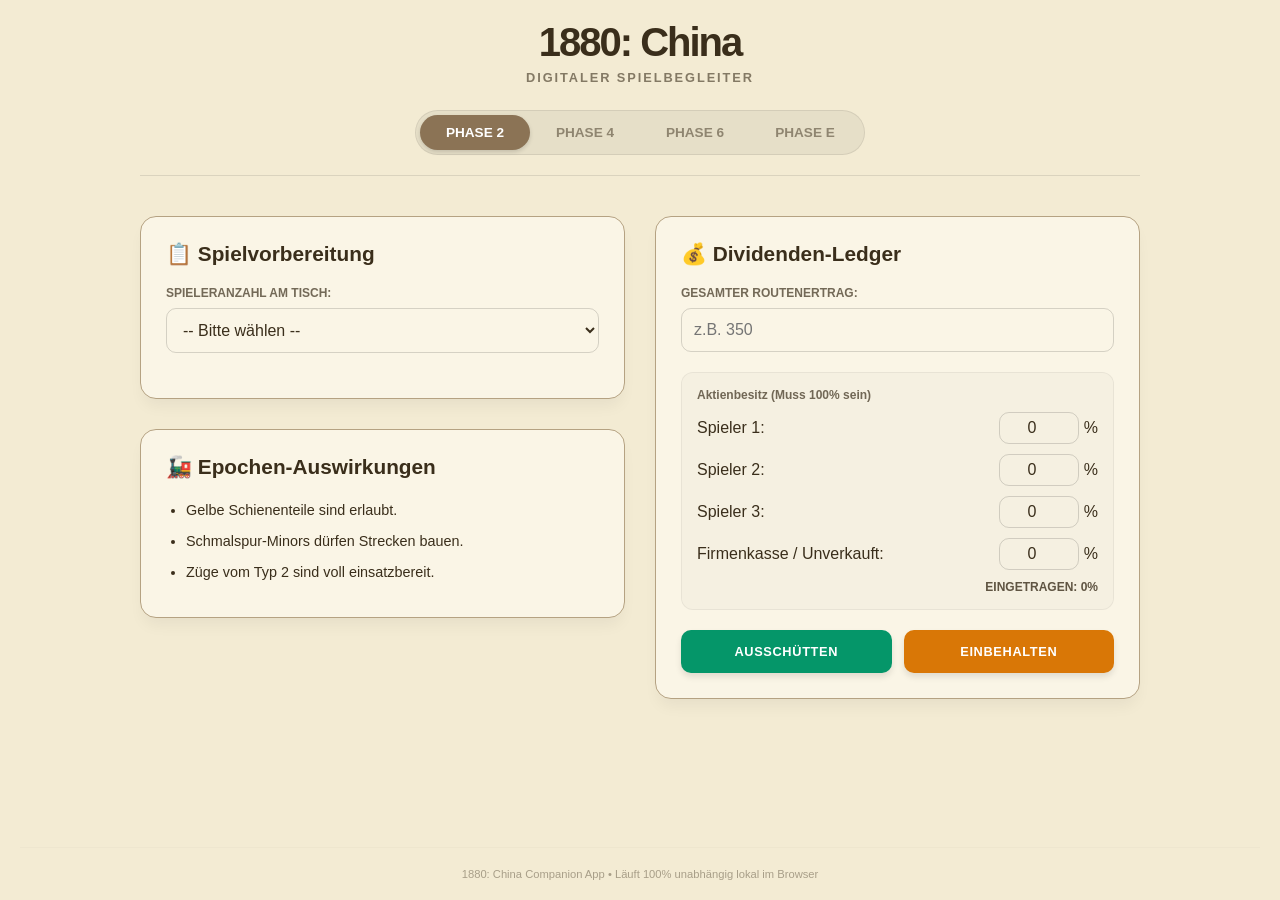
==== index.html @ aa4af979 "Update index.html" ====
<!DOCTYPE html>
<html lang="de">
<head>
    <meta charset="UTF-8">
    <meta name="viewport" content="width=device-width, initial-scale=1.0">
    <title>1880: China – Bahn-Begleiter</title>
    <style>
        /* --- DESIGN-BASIS & ANIMATIONEN --- */
        * { box-sizing: border-box; transition: background-color 0.8s ease, color 0.4s ease, border-color 0.4s ease; }
        body {
            margin: 0;
            padding: 20px;
            font-family: -apple-system, BlinkMacSystemFont, "Segoe UI", Roboto, sans-serif;
            min-height: 100vh;
            display: flex;
            flex-direction: column;
            align-items: center;
        }

        /* --- THEMES (FARBEN & SCHRIFTEN) --- */
        /* Phase 2: Qing-Dynastie (Warmes Pergament) */
        body[data-theme="2"] { background-color: #f3ebd3; color: #3a2e1b; }
        body[data-theme="2"] .card { background: #faf5e6; border: 1px solid #b5a282; }
        body[data-theme="2"] .active-slider { background: #8b7355; left: 4px; }
        body[data-theme="2"] button.phase-btn[data-active="true"] { color: #ffffff; }
        body[data-theme="2"] .badge, body[data-theme="2"] .results-box { background: #e9dec0; }

        /* Phase 4 & 6: Industrialisierung (Klares Grau/Grün) */
        body[data-theme="4"], body[data-theme="6"] { background-color: #e2e8f0; color: #1e293b; }
        body[data-theme="4"] .card, body[data-theme="6"] .card { background: #ffffff; border: 1px solid #cbd5e1; }
        body[data-theme="4"] .active-slider { background: #059669; left: calc(25% + 2px); }
        body[data-theme="6"] .active-slider { background: #059669; left: calc(50% + 1px); }
        body[data-theme="4"] button.phase-btn[data-active="true"], body[data-theme="6"] button.phase-btn[data-active="true"] { color: #ffffff; }
        body[data-theme="4"] .badge, body[data-theme="4"] .results-box, body[data-theme="6"] .badge, body[data-theme="6"] .results-box { background: #f1f5f9; }

        /* Phase E: Moderne (Edler Dark Mode) */
        body[data-theme="E"] { background-color: #0f172a; color: #f8fafc; }
        body[data-theme="E"] .card { background: #1e293b; border: 1px solid #334155; }
        body[data-theme="E"] .active-slider { background: #3b82f6; left: calc(75% - 4px); }
        body[data-theme="E"] button.phase-btn[data-active="true"] { color: #ffffff; }
        body[data-theme="E"] .badge, body[data-theme="E"] .results-box { background: #334155; }

        /* --- LAYOUT & STRUKTUR --- */
        .wrapper { width: 100%; max-width: 1000px; flex-grow: 1; }
        header { text-align: center; margin-bottom: 40px; border-bottom: 1px solid rgba(0,0,0,0.1); padding-bottom: 20px; }
        body[data-theme="E"] header { border-bottom: 1px solid rgba(255,255,255,0.1); }
        h1 { margin: 0 0 5px 0; font-size: 2.5rem; font-weight: 800; letter-spacing: -0.05em; }
        .subtitle { font-size: 0.8rem; text-transform: uppercase; letter-spacing: 0.15em; font-weight: 700; opacity: 0.6; }

        /* Animierte Phasen-Navi */
        .nav-container {
            display: inline-flex;
            position: relative;
            background: rgba(0,0,0,0.05);
            padding: 4px;
            border-radius: 9999px;
            margin-top: 25px;
            border: 1px solid rgba(0,0,0,0.08);
        }
        body[data-theme="E"] .nav-container { background: rgba(255,255,255,0.05); border: 1px solid rgba(255,255,255,0.08); }
        .phase-btn {
            position: relative;
            background: transparent;
            border: none;
            padding: 10px 24px;
            font-size: 0.85rem;
            font-weight: 700;
            text-transform: uppercase;
            cursor: pointer;
            z-index: 10;
            color: inherit;
            opacity: 0.5;
            width: 110px;
        }
        .phase-btn[data-active="true"] { opacity: 1; }
        .active-slider {
            position: absolute;
            top: 4px;
            bottom: 4px;
            width: 110px;
            border-radius: 9999px;
            transition: left 0.4s cubic-bezier(0.4, 0, 0.2, 1), background-color 0.4s ease;
            box-shadow: 0 2px 4px rgba(0,0,0,0.15);
        }

        /* Dashboard Spalten */
        .grid { display: grid; grid-template-columns: 1fr; gap: 30px; }
        @media (min-width: 768px) { .grid { grid-template-columns: 1fr 1fr; } }

        .card { padding: 25px; border-radius: 16px; box-shadow: 0 10px 15px -3px rgba(0,0,0,0.05); }
        .card h2 { margin-top: 0; font-size: 1.3rem; font-weight: 700; margin-bottom: 20px; display: flex; align-items: center; gap: 10px; }

        /* Formular-Elemente */
        .form-group { margin-bottom: 20px; }
        .form-group label { display: block; font-size: 0.75rem; text-transform: uppercase; font-weight: 700; margin-bottom: 8px; opacity: 0.7; }
        select, input {
            width: 100%;
            padding: 12px;
            border-radius: 10px;
            border: 1px solid rgba(0,0,0,0.15);
            background: transparent;
            color: inherit;
            font-size: 1rem;
            outline: none;
        }
        body[data-theme="E"] select, body[data-theme="E"] input { border: 1px solid rgba(255,255,255,0.15); }
        select option { color: #000000; }

        /* Animierte einklappbare Boxen */
        .collapsible {
            max-height: 0;
            overflow: hidden;
            transition: max-height 0.5s cubic-bezier(0.4, 0, 0.2, 1), opacity 0.3s ease;
            opacity: 0;
        }
        .collapsible.show { max-height: 800px; opacity: 1; }

        .badge { padding: 15px; border-radius: 10px; text-align: center; font-weight: 700; font-size: 1.1rem; margin-bottom: 20px; }
        .checklist { list-style: none; padding: 0; margin: 0; font-size: 0.9rem; }
        .checklist li { display: flex; gap: 12px; margin-bottom: 12px; line-height: 1.4; }
        .checklist input[type="checkbox"] { width: 18px; height: 18px; margin-top: 2px; cursor: pointer; }

        .rules-list { padding-left: 20px; margin: 0; font-size: 0.9rem; line-height: 1.6; }
        .rules-list li { margin-bottom: 8px; }

        /* Rechner Zeilen */
        .share-box { border-radius: 12px; padding: 15px; background: rgba(0,0,0,0.02); border: 1px solid rgba(0,0,0,0.05); margin-bottom: 20px; }
        body[data-theme="E"] .share-box { background: rgba(255,255,255,0.02); border: 1px solid rgba(255,255,255,0.05); }
        .share-row { display: flex; justify-content: space-between; align-items: center; margin-bottom: 10px; }
        .share-row:last-child { margin-bottom: 0; }
        .share-row input { width: 80px; text-align: center; padding: 6px; }
        .counter-text { text-align: right; font-size: 0.75rem; font-weight: 700; text-transform: uppercase; opacity: 0.8; margin-top: 10px; }

        /* Knöpfe */
        .btn-group { display: flex; gap: 12px; }
        .btn {
            flex: 1;
            padding: 14px;
            border: none;
            border-radius: 10px;
            font-weight: 700;
            color: white;
            cursor: pointer;
            text-transform: uppercase;
            font-size: 0.8rem;
            letter-spacing: 0.05em;
            box-shadow: 0 4px 6px rgba(0,0,0,0.1);
        }
        .btn:active { transform: scale(0.98); }
        .btn-pay { background: #059669; }
        .btn-withhold { background: #d97706; }

        .results-box { margin-top: 20px; padding: 15px; border-radius: 10px; font-size: 0.9rem; }
        .results-box h4 { margin: 0 0 10px 0; text-transform: uppercase; font-size: 0.75rem; opacity: 0.7; }
        .results-box ul { padding-left: 20px; margin: 0; }
        .results-box li { margin-bottom: 6px; }

        footer { text-align: center; font-size: 0.7rem; opacity: 0.4; margin-top: 50px; padding-top: 20px; border-top: 1px solid rgba(0,0,0,0.05); width: 100%; }
    </style>
</head>
<body data-theme="2">

    <div class="wrapper">
        <header>
            <h1>1880: China</h1>
            <div class="subtitle">Digitaler Spielbegleiter</div>
            
            <div class="nav-container">
                <button class="phase-btn" id="btn-2" data-active="true" onclick="changePhase('2')">Phase 2</button>
                <button class="phase-btn" id="btn-4" data-active="false" onclick="changePhase('4')">Phase 4</button>
                <button class="phase-btn" id="btn-6" data-active="false" onclick="changePhase('6')">Phase 6</button>
                <button class="phase-btn" id="btn-E" data-active="false" onclick="changePhase('E')">Phase E</button>
                <div class="active-slider"></div>
            </div>
        </header>

        <main class="grid">
            
            <div>
                <section class="card">
                    <h2>📋 Spielvorbereitung</h2>
                    <div class="form-group">
                        <label for="players">Spieleranzahl am Tisch:</label>
                        <select id="players" onchange="runSetupCheck()">
                            <option value="0">-- Bitte wählen --</option>
                            <option value="3">3 Spieler</option>
                            <option value="4">4 Spieler</option>
                            <option value="5">5 Spieler</option>
                            <option value="6">6 Spieler</option>
                            <option value="7">7 Spieler</option>
                        </select>
                    </div>

                    <div id="setup-collapse" class="collapsible">
                        <div class="badge" id="cash-badge">Startkapital: ¥ 0</div>
                        <ul class="checklist">
                            <li><input type="checkbox"> <span>Geld an alle Spieler auszahlen.</span></li>
                            <li><input type="checkbox"> <span>Privatgesellschaften <strong>P0 bis P7</strong> auslegen.</span></li>
                            <li><input type="checkbox"> <span>Aktienstapel: Unten 5x 10%, Gründungskarte, 3x 10%, oben 3x Direktor.</span></li>
                            <li><input type="checkbox"> <span id="checklist-turn-cards">Zugreihenfolgekarten bereitlegen.</span></li>
                        </ul>
                    </div>
                </section>

                <section class="card" style="margin-top: 30px;">
                    <h2>🚂 Epochen-Auswirkungen</h2>
                    <ul class="rules-list" id="rules-output">
                        <li>Gelbe Schienenteile sind erlaubt.</li>
                        <li>Schmalspur-Minors dürfen Strecken bauen.</li>
                        <li>Züge vom Typ 2 sind voll einsatzbereit.</li>
                    </ul>
                </section>
            </div>

            <div>
                <section class="card">
                    <h2>💰 Dividenden-Ledger</h2>
                    <div class="form-group">
                        <label>Gesamter Routenertrag:</label>
                        <input type="number" id="revenue" placeholder="z.B. 350" step="10">
                    </div>

                    <div class="share-box">
                        <label style="display:block; font-size:0.75rem; font-weight:700; uppercase; opacity:0.7; margin-bottom:10px;">Aktienbesitz (Muss 100% sein)</label>
                        <div class="share-row">
                            <span>Spieler 1:</span>
                            <div><input type="number" id="share-p1" value="0" step="10" oninput="countShares()"> %</div>
                        </div>
                        <div class="share-row">
                            <span>Spieler 2:</span>
                            <div><input type="number" id="share-p2" value="0" step="10" oninput="countShares()"> %</div>
                        </div>
                        <div class="share-row">
                            <span>Spieler 3:</span>
                            <div><input type="number" id="share-p3" value="0" step="10" oninput="countShares()"> %</div>
                        </div>
                        <div class="share-row">
                            <span>Firmenkasse / Unverkauft:</span>
                            <div><input type="number" id="share-treasury" value="0" step="10" oninput="countShares()"> %</div>
                        </div>
                        <div class="counter-text">Eingetragen: <span id="share-total">0%</span></div>
                    </div>

                    <div class="btn-group">
                        <button class="btn btn-pay" onclick="runPayout(true)">Ausschütten</button>
                        <button class="btn btn-withhold" onclick="runPayout(false)">Einbehalten</button>
                    </div>

                    <div id="payout-collapse" class="collapsible">
                        <div class="results-box">
                            <h4>Auszahlungs-Protokoll:</h4>
                            <ul id="payout-list"></ul>
                        </div>
                    </div>
                </section>
            </div>
        </main>
    </div>

    <footer>
        1880: China Companion App • Läuft 100% unabhängig lokal im Browser
    </footer>

    <script>
        // Phasen-Datenbank
        const phaseData = {
            '2': [
                'Gelbe Schienenteile sind erlaubt.',
                'Schmalspur-Minors dürfen Strecken bauen.',
                'Züge vom Typ 2 sind voll einsatzbereit.'
            ],
            '4': [
                'Grüne Upgrades sind ab sofort freigeschaltet.',
                'Ausländische Investoren verändern ihr Verhalten.',
                '⚠️ Typ 2 Züge werden am Ende der nächsten Operationsrunde OBSOLET!'
            ],
            '6': [
                'Braune Streckenteile dürfen verbaut werden.',
                'Regierungszüge (G-Trains) kommen auf den Markt.',
                '⚠️ Typ 3 Züge werden am Ende der nächsten Operationsrunde obsolet!'
            ],
            'E': [
                'Graue finale Upgrades (Magnetschwebebahn) sind offen.',
                '⚠️ Typ 4 Züge werden sofort obsolet!'
            ]
        };

        // 1. Phasen umschalten & Design morphen
        function changePhase(phaseKey) {
            // Body Attribut ändern löst CSS-Transition aus
            document.body.setAttribute('data-theme', phaseKey);
            
            // Buttons deaktivieren/aktivieren
            document.querySelectorAll('.phase-btn').forEach(btn => btn.setAttribute('data-active', 'false'));
            document.getElementById('btn-' + phaseKey).setAttribute('data-active', 'true');
            
            // Regeln austauschen
            const rulesOutput = document.getElementById('rules-output');
            rulesOutput.innerHTML = '';
            phaseData[phaseKey].forEach(rule => {
                const li = document.createElement('li');
                li.innerText = rule;
                rulesOutput.appendChild(li);
            });
        }

        // 2. Setup-Berechnung & Aufklapp-Effekt
        function runSetupCheck() {
            const players = parseInt(document.getElementById('players').value);
            const box = document.getElementById('setup-collapse');
            
            if (players === 0) {
                box.classList.remove('show');
                return;
            }

            let cash = 0;
            if (players === 3) cash = 600;
            if (players === 4) cash = 480;
            if (players === 5) cash = 400;
            if (players === 6) cash = 340;
            if (players === 7) cash = 300;

            document.getElementById('cash-badge').innerText = `Startkapital: ¥ ${cash}`;
            document.getElementById('checklist-turn-cards').innerHTML = `Mische Zugreihenfolgekarten <strong>0 bis ${players - 1}</strong>.`;
            
            // Box geschmeidig öffnen
            box.classList.add('show');
        }

        // 3. Aktien-Live-Zähler
        function countShares() {
            const p1 = parseInt(document.getElementById('share-p1').value) || 0;
            const p2 = parseInt(document.getElementById('share-p2').value) || 0;
            const p3 = parseInt(document.getElementById('share-p3').value) || 0;
            const treasury = parseInt(document.getElementById('share-treasury').value) || 0;
            
            const total = p1 + p2 + p3 + treasury;
            const totalSpan = document.getElementById('share-total');
            
            totalSpan.innerText = total + '%';
            if (total === 100) {
                totalSpan.style.color = '#059669';
                totalSpan.style.fontWeight = '800';
            } else {
                totalSpan.style.color = '#ef4444';
                totalSpan.style.fontWeight = '700';
            }
            return total;
        }

        // 4. Dividenden berechnen & ausgeben
        function runPayout(isPayout) {
            const revenue = parseInt(document.getElementById('revenue').value) || 0;
            const list = document.getElementById('payout-list');
            const box = document.getElementById('payout-collapse');

            list.innerHTML = '';

            if (revenue <= 0) {
                alert("Bitte gib zuerst einen gültigen Routenertrag ein.");
                box.classList.remove('show');
                return;
            }

            if (!isPayout) {
                list.innerHTML += `<li><strong>Unternehmen behält Ertrag ein:</strong> +¥ ${revenue} in die Firmenkasse.</li>`;
                list.innerHTML += `<li><em>Kurs-Effekt:</em> Marker sinkt oder wandert nach links.</li>`;
                box.classList.add('show');
                return;
            }

            if (countShares() !== 100) {
                alert("Fehler: Die Summe aller Aktienanteile muss exakt 100% ergeben!");
                box.classList.remove('show');
                return;
            }

            const shareIds = { 'p1': 'Spieler 1', 'p2': 'Spieler 2', 'p3': 'Spieler 3', 'treasury': 'Firmenkasse' };
            for (const [id, name] of Object.entries(shareIds)) {
                const percent = parseInt(document.getElementById('share-' + id).value) || 0;
                if (percent > 0) {
                    const cash = Math.round(revenue * (percent / 100));
                    list.innerHTML += `<li><strong>${name}:</strong> +¥ ${cash} (${percent}%)</li>`;
                }
            }
            list.innerHTML += `<li><em>Kurs-Effekt:</em> Marker steigt / rückt ein Feld nach rechts.</li>`;
            
            // Ergebnis aufklappen
            box.classList.add('show');
        }
    </script>
</body>
</html>
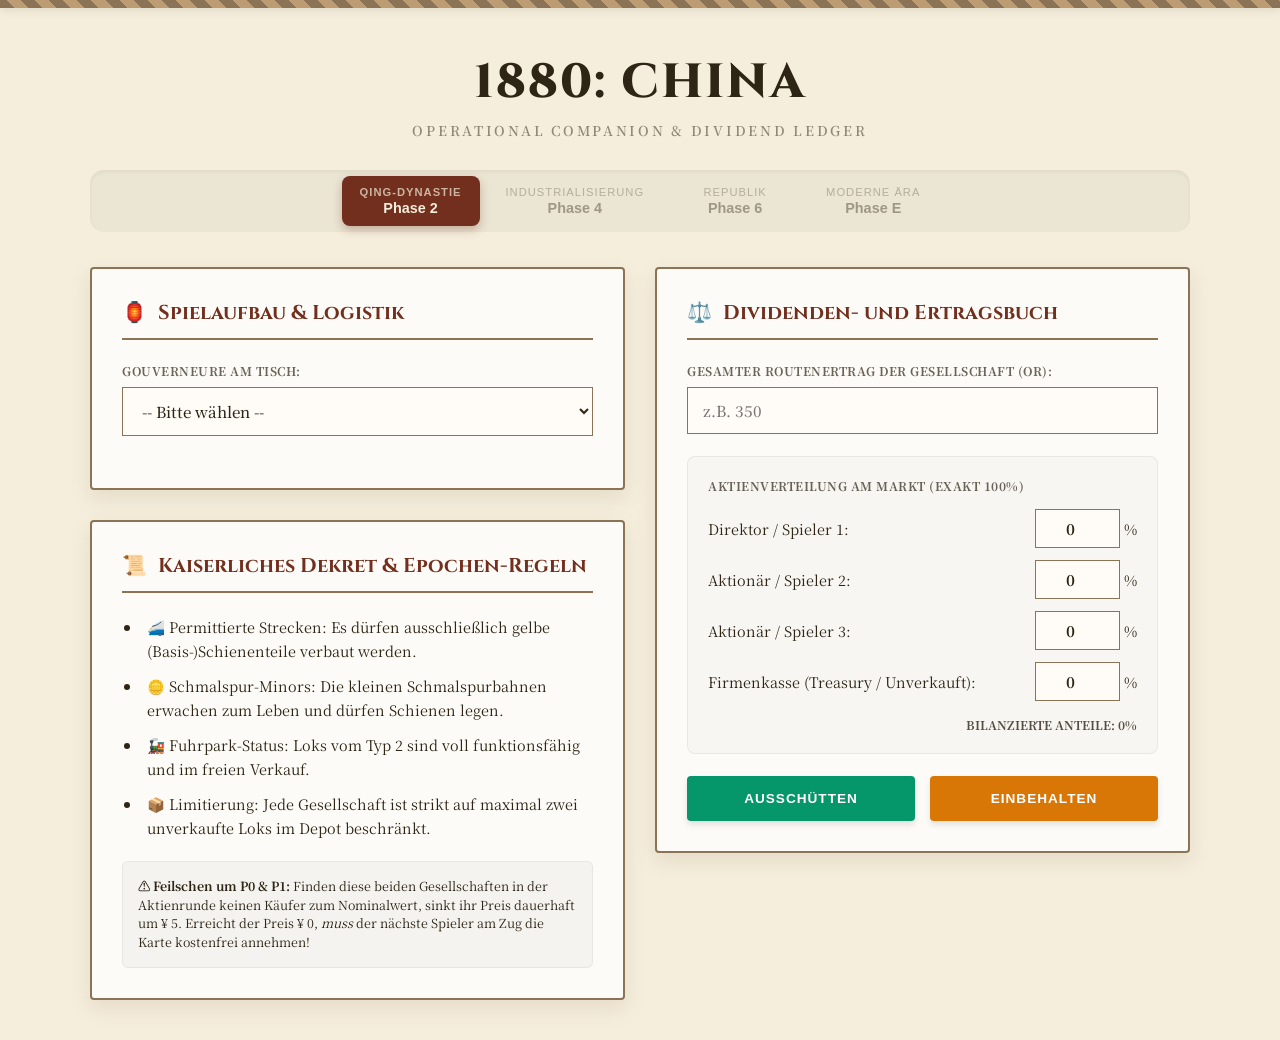
==== commit 5c7c8b77: "Update index.html" ====
--- a/index.html
+++ b/index.html
@@ -3,185 +3,176 @@
 <head>
     <meta charset="UTF-8">
     <meta name="viewport" content="width=device-width, initial-scale=1.0">
-    <title>1880: China – Bahn-Begleiter</title>
+    <title>1880: China – Kaiserlicher Bahn-Begleiter</title>
+    <link rel="preconnect" href="https://fonts.googleapis.com">
+    <link rel="preconnect" href="https://fonts.gstatic.com" crossorigin>
+    <link href="https://fonts.googleapis.com/css2?family=Cinzel:wght@500;700&family=Noto+Serif+SC:wght@300;600&display=swap" rel="stylesheet">
+    
     <style>
-        /* --- DESIGN-BASIS & ANIMATIONEN --- */
-        * { box-sizing: border-box; transition: background-color 0.8s ease, color 0.4s ease, border-color 0.4s ease; }
+        /* --- EDLES THEMING & LAYOUT FÜR 1880: CHINA --- */
+        * { 
+            box-sizing: border-box; 
+            transition: background-color 0.6s cubic-bezier(0.4, 0, 0.2, 1), 
+                        color 0.4s ease, 
+                        border-color 0.4s ease, 
+                        transform 0.2s ease,
+                        box-shadow 0.4s ease; 
+        }
+
         body {
             margin: 0;
-            padding: 20px;
-            font-family: -apple-system, BlinkMacSystemFont, "Segoe UI", Roboto, sans-serif;
+            padding: 40px 20px;
+            font-family: 'Noto Serif SC', Georgia, serif;
             min-height: 100vh;
             display: flex;
             flex-direction: column;
             align-items: center;
         }
 
-        /* --- THEMES (FARBEN & SCHRIFTEN) --- */
-        /* Phase 2: Qing-Dynastie (Warmes Pergament) */
-        body[data-theme="2"] { background-color: #f3ebd3; color: #3a2e1b; }
-        body[data-theme="2"] .card { background: #faf5e6; border: 1px solid #b5a282; }
-        body[data-theme="2"] .active-slider { background: #8b7355; left: 4px; }
-        body[data-theme="2"] button.phase-btn[data-active="true"] { color: #ffffff; }
-        body[data-theme="2"] .badge, body[data-theme="2"] .results-box { background: #e9dec0; }
-
-        /* Phase 4 & 6: Industrialisierung (Klares Grau/Grün) */
-        body[data-theme="4"], body[data-theme="6"] { background-color: #e2e8f0; color: #1e293b; }
-        body[data-theme="4"] .card, body[data-theme="6"] .card { background: #ffffff; border: 1px solid #cbd5e1; }
-        body[data-theme="4"] .active-slider { background: #059669; left: calc(25% + 2px); }
-        body[data-theme="6"] .active-slider { background: #059669; left: calc(50% + 1px); }
-        body[data-theme="4"] button.phase-btn[data-active="true"], body[data-theme="6"] button.phase-btn[data-active="true"] { color: #ffffff; }
-        body[data-theme="4"] .badge, body[data-theme="4"] .results-box, body[data-theme="6"] .badge, body[data-theme="6"] .results-box { background: #f1f5f9; }
-
-        /* Phase E: Moderne (Edler Dark Mode) */
-        body[data-theme="E"] { background-color: #0f172a; color: #f8fafc; }
-        body[data-theme="E"] .card { background: #1e293b; border: 1px solid #334155; }
-        body[data-theme="E"] .active-slider { background: #3b82f6; left: calc(75% - 4px); }
-        body[data-theme="E"] button.phase-btn[data-active="true"] { color: #ffffff; }
-        body[data-theme="E"] .badge, body[data-theme="E"] .results-box { background: #334155; }
-
-        /* --- LAYOUT & STRUKTUR --- */
-        .wrapper { width: 100%; max-width: 1000px; flex-grow: 1; }
-        header { text-align: center; margin-bottom: 40px; border-bottom: 1px solid rgba(0,0,0,0.1); padding-bottom: 20px; }
-        body[data-theme="E"] header { border-bottom: 1px solid rgba(255,255,255,0.1); }
-        h1 { margin: 0 0 5px 0; font-size: 2.5rem; font-weight: 800; letter-spacing: -0.05em; }
-        .subtitle { font-size: 0.8rem; text-transform: uppercase; letter-spacing: 0.15em; font-weight: 700; opacity: 0.6; }
-
-        /* Animierte Phasen-Navi */
-        .nav-container {
-            display: inline-flex;
-            position: relative;
-            background: rgba(0,0,0,0.05);
-            padding: 4px;
-            border-radius: 9999px;
-            margin-top: 25px;
-            border: 1px solid rgba(0,0,0,0.08);
-        }
-        body[data-theme="E"] .nav-container { background: rgba(255,255,255,0.05); border: 1px solid rgba(255,255,255,0.08); }
-        .phase-btn {
-            position: relative;
-            background: transparent;
-            border: none;
-            padding: 10px 24px;
-            font-size: 0.85rem;
-            font-weight: 700;
-            text-transform: uppercase;
-            cursor: pointer;
-            z-index: 10;
-            color: inherit;
-            opacity: 0.5;
-            width: 110px;
-        }
-        .phase-btn[data-active="true"] { opacity: 1; }
-        .active-slider {
+        /* Kaiserliche Ornament-Leiste am oberen Bildschirmrand */
+        .top-ornament {
             position: absolute;
-            top: 4px;
-            bottom: 4px;
-            width: 110px;
-            border-radius: 9999px;
-            transition: left 0.4s cubic-bezier(0.4, 0, 0.2, 1), background-color 0.4s ease;
-            box-shadow: 0 2px 4px rgba(0,0,0,0.15);
-        }
-
-        /* Dashboard Spalten */
-        .grid { display: grid; grid-template-columns: 1fr; gap: 30px; }
-        @media (min-width: 768px) { .grid { grid-template-columns: 1fr 1fr; } }
-
-        .card { padding: 25px; border-radius: 16px; box-shadow: 0 10px 15px -3px rgba(0,0,0,0.05); }
-        .card h2 { margin-top: 0; font-size: 1.3rem; font-weight: 700; margin-bottom: 20px; display: flex; align-items: center; gap: 10px; }
-
-        /* Formular-Elemente */
-        .form-group { margin-bottom: 20px; }
-        .form-group label { display: block; font-size: 0.75rem; text-transform: uppercase; font-weight: 700; margin-bottom: 8px; opacity: 0.7; }
-        select, input {
-            width: 100%;
-            padding: 12px;
-            border-radius: 10px;
-            border: 1px solid rgba(0,0,0,0.15);
-            background: transparent;
-            color: inherit;
-            font-size: 1rem;
-            outline: none;
-        }
-        body[data-theme="E"] select, body[data-theme="E"] input { border: 1px solid rgba(255,255,255,0.15); }
-        select option { color: #000000; }
-
-        /* Animierte einklappbare Boxen */
-        .collapsible {
-            max-height: 0;
-            overflow: hidden;
-            transition: max-height 0.5s cubic-bezier(0.4, 0, 0.2, 1), opacity 0.3s ease;
-            opacity: 0;
-        }
-        .collapsible.show { max-height: 800px; opacity: 1; }
-
-        .badge { padding: 15px; border-radius: 10px; text-align: center; font-weight: 700; font-size: 1.1rem; margin-bottom: 20px; }
-        .checklist { list-style: none; padding: 0; margin: 0; font-size: 0.9rem; }
-        .checklist li { display: flex; gap: 12px; margin-bottom: 12px; line-height: 1.4; }
-        .checklist input[type="checkbox"] { width: 18px; height: 18px; margin-top: 2px; cursor: pointer; }
-
-        .rules-list { padding-left: 20px; margin: 0; font-size: 0.9rem; line-height: 1.6; }
-        .rules-list li { margin-bottom: 8px; }
-
-        /* Rechner Zeilen */
-        .share-box { border-radius: 12px; padding: 15px; background: rgba(0,0,0,0.02); border: 1px solid rgba(0,0,0,0.05); margin-bottom: 20px; }
-        body[data-theme="E"] .share-box { background: rgba(255,255,255,0.02); border: 1px solid rgba(255,255,255,0.05); }
-        .share-row { display: flex; justify-content: space-between; align-items: center; margin-bottom: 10px; }
-        .share-row:last-child { margin-bottom: 0; }
-        .share-row input { width: 80px; text-align: center; padding: 6px; }
-        .counter-text { text-align: right; font-size: 0.75rem; font-weight: 700; text-transform: uppercase; opacity: 0.8; margin-top: 10px; }
-
-        /* Knöpfe */
-        .btn-group { display: flex; gap: 12px; }
-        .btn {
-            flex: 1;
-            padding: 14px;
-            border: none;
-            border-radius: 10px;
-            font-weight: 700;
-            color: white;
-            cursor: pointer;
-            text-transform: uppercase;
-            font-size: 0.8rem;
-            letter-spacing: 0.05em;
-            box-shadow: 0 4px 6px rgba(0,0,0,0.1);
-        }
-        .btn:active { transform: scale(0.98); }
+            top: 0;
+            left: 0;
+            right: 0;
+            height: 8px;
+            background: repeating-linear-gradient(45deg, #8b7355, #8b7355 10px, #bd9b73 10px, #bd9b73 20px);
+            box-shadow: 0 2px 10px rgba(0,0,0,0.1);
+            z-index: 1;
+        }
+
+        /* --- EPOCHEN-STILE (THEMES) --- */
+        /* Ära 1: Kaiserliches China (Warmes, historisches Manuskript-Design) */
+        body[data-theme="2"] { background-color: #f5eedc; color: #2e2516; }
+        body[data-theme="2"] .card { background: #fdfbf7; border: 2px solid #8b7355; border-radius: 4px; box-shadow: 0 8px 20px rgba(139,115,85,0.15); }
+        body[data-theme="2"] .card h2 { font-family: 'Cinzel', serif; color: #722f1d; border-bottom: 2px solid #8b7355; }
+        body[data-theme="2"] button.phase-btn[data-active="true"] { background: #722f1d; color: #f5eedc; box-shadow: 0 4px 10px rgba(114,47,29,0.3); }
+        body[data-theme="2"] .badge, body[data-theme="2"] .results-box { background: #eaddbd; border-left: 4px solid #722f1d; color: #4e1d11; }
+        body[data-theme="2"] select, body[data-theme="2"] input { border: 1px solid #8b7355; background: #fffcf7; font-family: inherit; color: #2e2516; }
+
+        /* Ära 2: Industrialisierung & Republik (Kühleres, strukturiertes Grau-Grün) */
+        body[data-theme="4"], body[data-theme="6"] { background-color: #e6ecf2; color: #1e293b; font-family: -apple-system, BlinkMacSystemFont, "Segoe UI", sans-serif; }
+        body[data-theme="4"] .card, body[data-theme="6"] .card { background: #ffffff; border: 1px solid #94a3b8; border-radius: 12px; box-shadow: 0 10px 25px rgba(0,0,0,0.05); }
+        body[data-theme="4"] .card h2, body[data-theme="6"] .card h2 { font-family: sans-serif; color: #0f172a; border-bottom: 1px solid #cbd5e1; font-weight: 700; }
+        body[data-theme="4"] button.phase-btn[data-active="true"] { background: #059669; color: #ffffff; border-radius: 8px; box-shadow: 0 4px 10px rgba(5,150,105,0.25); }
+        body[data-theme="6"] button.phase-btn[data-active="true"] { background: #0284c7; color: #ffffff; border-radius: 8px; box-shadow: 0 4px 10px rgba(2,132,199,0.25); }
+        body[data-theme="4"] .badge, body[data-theme="4"] .results-box, body[data-theme="6"] .badge, body[data-theme="6"] .results-box { background: #f1f5f9; border-left: 4px solid #64748b; color: #1e293b; }
+        body[data-theme="4"] select, body[data-theme="4"] input, body[data-theme="6"] select, body[data-theme="6"] input { border: 1px solid #cbd5e1; border-radius: 6px; background: #ffffff; color: #1e293b; }
+
+        /* Ära 3: Die Moderne (Edler Dark Mode) */
+        body[data-theme="E"] { background-color: #0b0f19; color: #e2e8f0; font-family: -apple-system, BlinkMacSystemFont, sans-serif; }
+        body[data-theme="E"] .top-ornament { background: #3b82f6; }
+        body[data-theme="E"] .card { background: #131c2e; border: 1px solid #1e293b; border-radius: 16px; box-shadow: 0 15px 30px rgba(0,0,0,0.3); }
+        body[data-theme="E"] .card h2 { color: #ffffff; border-bottom: 1px solid #1e293b; letter-spacing: 0.05em; font-weight: 700; }
+        body[data-theme="E"] button.phase-btn[data-active="true"] { background: #3b82f6; color: #ffffff; border-radius: 20px; box-shadow: 0 0 15px rgba(59,130,246,0.4); }
+        body[data-theme="E"] .badge, body[data-theme="E"] .results-box { background: #1e293b; border-left: 4px solid #3b82f6; color: #f8fafc; }
+        body[data-theme="E"] select, body[data-theme="E"] input { border: 1px solid #334155; background: #0b0f19; border-radius: 8px; color: #e2e8f0; }
+
+        /* --- STRUKTUR & LAYOUT --- */
+        .wrapper { width: 100%; max-width: 1100px; flex-grow: 1; z-index: 2; }
+        header { text-align: center; margin-bottom: 35px; }
+        h1 { margin: 10px 0 5px 0; font-size: 3rem; font-weight: 800; font-family: 'Cinzel', serif; letter-spacing: 2px; text-transform: uppercase; }
+        .subtitle { font-size: 0.85rem; text-transform: uppercase; letter-spacing: 0.2em; font-weight: 600; opacity: 0.5; }
+
+        /* Phasen-Leiste */
+        .nav-container { display: flex; justify-content: center; background: rgba(0,0,0,0.04); padding: 6px; border-radius: 14px; margin-top: 30px; gap: 8px; box-shadow: inset 0 2px 4px rgba(0,0,0,0.05); }
+        body[data-theme="E"] .nav-container { background: rgba(255,255,255,0.03); }
+
+        .phase-btn { background: transparent; border: none; padding: 10px 18px; cursor: pointer; border-radius: 8px; color: inherit; opacity: 0.4; display: flex; flex-direction: column; align-items: center; min-width: 130px; }
+        .phase-btn:hover { opacity: 0.8; }
+        .phase-btn[data-active="true"] { opacity: 1; font-weight: bold; }
+        .btn-era { font-size: 0.7rem; text-transform: uppercase; letter-spacing: 1px; margin-bottom: 2px; opacity: 0.7; }
+        .btn-ph { font-size: 0.9rem; font-weight: 700; }
+
+        .grid { display: grid; grid-template-columns: 1fr; gap: 30px; margin-top: 20px; }
+        @media (min-width: 850px) { .grid { grid-template-columns: 1fr 1fr; } }
+        .column { display: flex; flex-direction: column; gap: 30px; }
+
+        .card { padding: 30px; position: relative; }
+        .card h2 { margin-top: 0; font-size: 1.25rem; padding-bottom: 12px; margin-bottom: 22px; }
+        .icon { margin-right: 6px; }
+
+        /* Formulare */
+        .form-group { margin-bottom: 22px; }
+        .form-group label { display: block; font-size: 0.75rem; text-transform: uppercase; font-weight: 700; margin-bottom: 8px; opacity: 0.7; letter-spacing: 0.5px; }
+        select, input { width: 100%; padding: 12px 15px; font-size: 0.95rem; font-weight: 500; outline: none; }
+        select option { color: #000000; background: #ffffff; }
+
+        /* --- SMOOTH COLLAPSE ANIMATION --- */
+        .collapsible { max-height: 0; overflow: hidden; transition: max-height 0.5s cubic-bezier(0.4, 0, 0.2, 1), opacity 0.4s ease; opacity: 0; }
+        .collapsible.show { max-height: 600px; opacity: 1; margin-top: 20px; }
+
+        .badge { padding: 15px; text-align: center; font-weight: 700; font-size: 1.15rem; border-radius: 6px; margin-bottom: 22px; letter-spacing: 0.5px; }
+        .checklist { list-style: none; padding: 0; margin: 0; }
+        .checklist li { display: flex; gap: 14px; margin-bottom: 14px; font-size: 0.88rem; line-height: 1.5; }
+        .checklist input[type="checkbox"] { width: 18px; height: 18px; margin-top: 2px; cursor: pointer; flex-shrink: 0; }
+
+        .rules-list { padding-left: 20px; margin: 0; font-size: 0.9rem; line-height: 1.7; }
+        .rules-list li { margin-bottom: 10px; padding-left: 5px; }
+        .info-note { padding: 15px; font-size: 0.78rem; border-radius: 6px; margin-top: 20px; line-height: 1.5; background: rgba(0,0,0,0.03); border: 1px solid rgba(0,0,0,0.05); }
+        body[data-theme="E"] .info-note { background: rgba(255,255,255,0.02); border: 1px solid rgba(255,255,255,0.05); }
+
+        /* Ledger */
+        .share-box { border-radius: 8px; padding: 20px; background: rgba(0,0,0,0.02); border: 1px solid rgba(0,0,0,0.06); margin-bottom: 22px; }
+        body[data-theme="E"] .share-box { background: rgba(255,255,255,0.02); border: 1px solid rgba(255,255,255,0.04); }
+        .share-box-title { display: block; font-size: 0.75rem; font-weight: 700; text-transform: uppercase; opacity: 0.7; margin-bottom: 15px; letter-spacing: 0.5px; }
+        .share-row { display: flex; justify-content: space-between; align-items: center; margin-bottom: 12px; font-size: 0.9rem; }
+        .share-row input { width: 85px; text-align: center; padding: 8px; font-weight: 700; }
+        .counter-text { text-align: right; font-size: 0.75rem; font-weight: 700; text-transform: uppercase; margin-top: 15px; opacity: 0.8; }
+
+        /* Buttons */
+        .btn-group { display: flex; gap: 15px; }
+        .btn { flex: 1; padding: 15px; border: none; font-weight: 700; color: white; cursor: pointer; text-transform: uppercase; font-size: 0.85rem; letter-spacing: 1px; border-radius: 4px; box-shadow: 0 4px 6px rgba(0,0,0,0.1); }
+        .btn:hover { filter: brightness(1.1); transform: translateY(-1px); }
+        .btn:active { transform: translateY(1px); }
         .btn-pay { background: #059669; }
         .btn-withhold { background: #d97706; }
 
-        .results-box { margin-top: 20px; padding: 15px; border-radius: 10px; font-size: 0.9rem; }
-        .results-box h4 { margin: 0 0 10px 0; text-transform: uppercase; font-size: 0.75rem; opacity: 0.7; }
-        .results-box ul { padding-left: 20px; margin: 0; }
-        .results-box li { margin-bottom: 6px; }
-
-        footer { text-align: center; font-size: 0.7rem; opacity: 0.4; margin-top: 50px; padding-top: 20px; border-top: 1px solid rgba(0,0,0,0.05); width: 100%; }
+        .results-box { padding: 20px; border-radius: 6px; }
+        .results-box h4 { margin: 0 0 12px 0; text-transform: uppercase; font-size: 0.75rem; opacity: 0.8; }
+        .results-box ul { padding-left: 20px; margin: 0; font-size: 0.9rem; line-height: 1.6; }
+        .results-box li { margin-bottom: 8px; }
+
+        footer { text-align: center; font-size: 0.75rem; opacity: 0.3; margin-top: 60px; padding-top: 20px; border-top: 1px solid rgba(0,0,0,0.05); width: 100%; font-family: sans-serif; }
     </style>
 </head>
 <body data-theme="2">
 
+    <div class="top-ornament"></div>
+
     <div class="wrapper">
         <header>
             <h1>1880: China</h1>
-            <div class="subtitle">Digitaler Spielbegleiter</div>
+            <div class="subtitle">Operational Companion & Dividend Ledger</div>
             
             <div class="nav-container">
-                <button class="phase-btn" id="btn-2" data-active="true" onclick="changePhase('2')">Phase 2</button>
-                <button class="phase-btn" id="btn-4" data-active="false" onclick="changePhase('4')">Phase 4</button>
-                <button class="phase-btn" id="btn-6" data-active="false" onclick="changePhase('6')">Phase 6</button>
-                <button class="phase-btn" id="btn-E" data-active="false" onclick="changePhase('E')">Phase E</button>
-                <div class="active-slider"></div>
+                <button class="phase-btn" id="btn-2" data-active="true">
+                    <span class="btn-era">Qing-Dynastie</span>
+                    <span class="btn-ph">Phase 2</span>
+                </button>
+                <button class="phase-btn" id="btn-4" data-active="false">
+                    <span class="btn-era">Industrialisierung</span>
+                    <span class="btn-ph">Phase 4</span>
+                </button>
+                <button class="phase-btn" id="btn-6" data-active="false">
+                    <span class="btn-era">Republik</span>
+                    <span class="btn-ph">Phase 6</span>
+                </button>
+                <button class="phase-btn" id="btn-E" data-active="false">
+                    <span class="btn-era">Moderne Ära</span>
+                    <span class="btn-ph">Phase E</span>
+                </button>
             </div>
         </header>
 
         <main class="grid">
             
-            <div>
+            <div class="column">
                 <section class="card">
-                    <h2>📋 Spielvorbereitung</h2>
+                    <h2><span class="icon">🏮</span> Spielaufbau & Logistik</h2>
                     <div class="form-group">
-                        <label for="players">Spieleranzahl am Tisch:</label>
-                        <select id="players" onchange="runSetupCheck()">
+                        <label for="players">Gouverneure am Tisch:</label>
+                        <select id="players">
                             <option value="0">-- Bitte wählen --</option>
                             <option value="3">3 Spieler</option>
                             <option value="4">4 Spieler</option>
@@ -194,61 +185,72 @@
                     <div id="setup-collapse" class="collapsible">
                         <div class="badge" id="cash-badge">Startkapital: ¥ 0</div>
                         <ul class="checklist">
-                            <li><input type="checkbox"> <span>Geld an alle Spieler auszahlen.</span></li>
-                            <li><input type="checkbox"> <span>Privatgesellschaften <strong>P0 bis P7</strong> auslegen.</span></li>
-                            <li><input type="checkbox"> <span>Aktienstapel: Unten 5x 10%, Gründungskarte, 3x 10%, oben 3x Direktor.</span></li>
-                            <li><input type="checkbox"> <span id="checklist-turn-cards">Zugreihenfolgekarten bereitlegen.</span></li>
+                            <li>
+                                <input type="checkbox"> 
+                                <div><strong>Kapitalverteilung:</strong> Händige das Startguthaben komplett in bar an die Spieler aus. Der Rest bildet die unerschöpfliche Bank.</div>
+                            </li>
+                            <li>
+                                <input type="checkbox"> 
+                                <div><strong>Privatgesellschaften (P0–P7):</strong> Sortiere die Karten numerisch. Lege sie offen aus. Sie bilden den kaiserlichen Markt.</div>
+                            </li>
+                            <li>
+                                <input type="checkbox"> 
+                                <div><strong>Aktien-Zertifikate (10%-Stapel):</strong> Sortiere die Anteile jeder Eisenbahngesellschaft exakt: Ganz unten fünf 10%-Karten, darüber die Gründungskarte (Par-Zertifikat), darauf drei weitere 10%-Karten und obenauf das 30%-Direktorenzertifikat.</div>
+                            </li>
+                            <li>
+                                <input type="checkbox"> 
+                                <div id="checklist-turn-cards">Zugreihenfolgekarten bereitstellen.</div>
+                            </li>
                         </ul>
                     </div>
                 </section>
 
-                <section class="card" style="margin-top: 30px;">
-                    <h2>🚂 Epochen-Auswirkungen</h2>
-                    <ul class="rules-list" id="rules-output">
-                        <li>Gelbe Schienenteile sind erlaubt.</li>
-                        <li>Schmalspur-Minors dürfen Strecken bauen.</li>
-                        <li>Züge vom Typ 2 sind voll einsatzbereit.</li>
-                    </ul>
+                <section class="card">
+                    <h2><span class="icon">📜</span> Kaiserliches Dekret & Epochen-Regeln</h2>
+                    <ul class="rules-list" id="rules-output"></ul>
+                    <div class="info-note">
+                        <strong>⚠️ Feilschen um P0 & P1:</strong> Finden diese beiden Gesellschaften in der Aktienrunde keinen Käufer zum Nominalwert, sinkt ihr Preis dauerhaft um ¥ 5. Erreicht der Preis ¥ 0, <em>muss</em> der nächste Spieler am Zug die Karte kostenfrei annehmen!
+                    </div>
                 </section>
             </div>
 
-            <div>
+            <div class="column">
                 <section class="card">
-                    <h2>💰 Dividenden-Ledger</h2>
+                    <h2><span class="icon">⚖️</span> Dividenden- und Ertragsbuch</h2>
                     <div class="form-group">
-                        <label>Gesamter Routenertrag:</label>
+                        <label>Gesamter Routenertrag der Gesellschaft (OR):</label>
                         <input type="number" id="revenue" placeholder="z.B. 350" step="10">
                     </div>
 
                     <div class="share-box">
-                        <label style="display:block; font-size:0.75rem; font-weight:700; uppercase; opacity:0.7; margin-bottom:10px;">Aktienbesitz (Muss 100% sein)</label>
+                        <label class="share-box-title">Aktienverteilung am Markt (Exakt 100%)</label>
                         <div class="share-row">
-                            <span>Spieler 1:</span>
-                            <div><input type="number" id="share-p1" value="0" step="10" oninput="countShares()"> %</div>
+                            <span>Direktor / Spieler 1:</span>
+                            <div><input type="number" id="share-p1" value="0" step="10"> %</div>
                         </div>
                         <div class="share-row">
-                            <span>Spieler 2:</span>
-                            <div><input type="number" id="share-p2" value="0" step="10" oninput="countShares()"> %</div>
+                            <span>Aktionär / Spieler 2:</span>
+                            <div><input type="number" id="share-p2" value="0" step="10"> %</div>
                         </div>
                         <div class="share-row">
-                            <span>Spieler 3:</span>
-                            <div><input type="number" id="share-p3" value="0" step="10" oninput="countShares()"> %</div>
+                            <span>Aktionär / Spieler 3:</span>
+                            <div><input type="number" id="share-p3" value="0" step="10"> %</div>
                         </div>
                         <div class="share-row">
-                            <span>Firmenkasse / Unverkauft:</span>
-                            <div><input type="number" id="share-treasury" value="0" step="10" oninput="countShares()"> %</div>
+                            <span>Firmenkasse (Treasury / Unverkauft):</span>
+                            <div><input type="number" id="share-treasury" value="0" step="10"> %</div>
                         </div>
-                        <div class="counter-text">Eingetragen: <span id="share-total">0%</span></div>
+                        <div class="counter-text">Bilanzierte Anteile: <span id="share-total">0%</span></div>
                     </div>
 
                     <div class="btn-group">
-                        <button class="btn btn-pay" onclick="runPayout(true)">Ausschütten</button>
-                        <button class="btn btn-withhold" onclick="runPayout(false)">Einbehalten</button>
+                        <button class="btn btn-pay" id="btn-action-pay">Ausschütten</button>
+                        <button class="btn btn-withhold" id="btn-action-withhold">Einbehalten</button>
                     </div>
 
                     <div id="payout-collapse" class="collapsible">
                         <div class="results-box">
-                            <h4>Auszahlungs-Protokoll:</h4>
+                            <h4>Finanzprotokoll der Abrechnung:</h4>
                             <ul id="payout-list"></ul>
                         </div>
                     </div>
@@ -257,54 +259,94 @@
         </main>
     </div>
 
-    <footer>
-        1880: China Companion App • Läuft 100% unabhängig lokal im Browser
-    </footer>
+    <audio id="bg-audio" loop></audio>
 
     <script>
-        // Phasen-Datenbank
+        // Detaillierte historische Regelsätze und Musik-Zuweisung
         const phaseData = {
-            '2': [
-                'Gelbe Schienenteile sind erlaubt.',
-                'Schmalspur-Minors dürfen Strecken bauen.',
-                'Züge vom Typ 2 sind voll einsatzbereit.'
-            ],
-            '4': [
-                'Grüne Upgrades sind ab sofort freigeschaltet.',
-                'Ausländische Investoren verändern ihr Verhalten.',
-                '⚠️ Typ 2 Züge werden am Ende der nächsten Operationsrunde OBSOLET!'
-            ],
-            '6': [
-                'Braune Streckenteile dürfen verbaut werden.',
-                'Regierungszüge (G-Trains) kommen auf den Markt.',
-                '⚠️ Typ 3 Züge werden am Ende der nächsten Operationsrunde obsolet!'
-            ],
-            'E': [
-                'Graue finale Upgrades (Magnetschwebebahn) sind offen.',
-                '⚠️ Typ 4 Züge werden sofort obsolet!'
-            ]
+            '2': {
+                music: 'https://www.soundhelix.com/examples/mp3/SoundHelix-Song-1.mp3', // HIER DEINEN MP3-LINK REINKOPIEREN
+                rules: [
+                    '🚄 Permittierte Strecken: Es dürfen ausschließlich gelbe (Basis-)Schienenteile verbaut werden.',
+                    '🪙 Schmalspur-Minors: Die kleinen Schmalspurbahnen erwachen zum Leben und dürfen Schienen legen.',
+                    '🚂 Fuhrpark-Status: Loks vom Typ 2 sind voll funktionsfähig und im freien Verkauf.',
+                    '📦 Limitierung: Jede Gesellschaft ist strikt auf maximal zwei unverkaufte Loks im Depot beschränkt.'
+                ]
+            },
+            '4': {
+                music: 'https://www.soundhelix.com/examples/mp3/SoundHelix-Song-2.mp3', // HIER DEINEN MP3-LINK REINKOPIEREN
+                rules: [
+                    '🟢 Ausbauphase: Grüne Schienen-Upgrades sind ab sofort für alle Gesellschaften freigeschaltet.',
+                    '🤝 Ausländische Investoren: Das Verhalten der Foreign Investors ändert sich drastisch gem. Regelbuch Kapitel 7.',
+                    '⚠️ Technischer Wandel: Züge vom Typ 2 werden am Ende der kommenden Operationsrunde unbarmherzig obsolet (sie rosten). Planen Sie das Firmenbudget vorsichtig!',
+                    '🏢 Zertifikatslimit: Das allgemeine Handkartenlimit für Aktienzertifikate verschiebt sich.'
+                ]
+            },
+            '6': {
+                music: 'https://www.soundhelix.com/examples/mp3/SoundHelix-Song-4.mp3', // HIER DEINEN MP3-LINK REINKOPIEREN
+                rules: [
+                    '🟤 Fortgeschrittenes Netz: Komplexe braune Streckenteile dürfen ab sofort über bestehende Verbindungen gelegt werden.',
+                    '🏛️ Staatsintervention: Die mächtigen Regierungszüge (G-Trains) betreten den Markt.',
+                    '⚠️ Flottensterben: Züge vom Typ 3 werden am Ende der nächsten Operationsrunde obsolet.',
+                    '📈 Aktienmarkt: Einbehaltene Erträge können nun heftigere Kursstürze auslösen.'
+                ]
+            },
+            'E': {
+                music: 'https://www.soundhelix.com/examples/mp3/SoundHelix-Song-8.mp3', // HIER DEINEN MP3-LINK REINKOPIEREN
+                rules: [
+                    '🚄 Magnetschwebebahn (Maglev): Die finalen grauen Upgrades und die High-Tech-Sektoren sind offen.',
+                    '⚠️ Sofortiger Rost: Züge vom Typ 4 rosten per sofort und werden ohne Übergangsfrist aus dem Spiel entfernt!',
+                    '🛑 Spielende-Trigger: Der Countdown für das finale Abrechnungs-Szenario der Moderne beginnt.'
+                ]
+            }
         };
 
-        // 1. Phasen umschalten & Design morphen
+        // Event-Listeners binden (Sicherer Schutz gegen GitHub CSP Blockaden)
+        document.addEventListener('DOMContentLoaded', () => {
+            // Phasen-Buttons aktivieren
+            ['2', '4', '6', 'E'].forEach(p => {
+                document.getElementById('btn-' + p).addEventListener('click', () => changePhase(p));
+            });
+
+            // Inputs überwachen
+            document.getElementById('players').addEventListener('change', runSetupCheck);
+            ['p1', 'p2', 'p3', 'treasury'].forEach(id => {
+                document.getElementById('share-' + id).addEventListener('input', countShares);
+            });
+
+            // Rechner-Buttons aktivieren
+            document.getElementById('btn-action-pay').addEventListener('click', () => runPayout(true));
+            document.getElementById('btn-action-withhold').addEventListener('click', () => runPayout(false));
+
+            // Initiale Phase laden
+            changePhase('2');
+        });
+
         function changePhase(phaseKey) {
-            // Body Attribut ändern löst CSS-Transition aus
             document.body.setAttribute('data-theme', phaseKey);
-            
-            // Buttons deaktivieren/aktivieren
             document.querySelectorAll('.phase-btn').forEach(btn => btn.setAttribute('data-active', 'false'));
             document.getElementById('btn-' + phaseKey).setAttribute('data-active', 'true');
             
             // Regeln austauschen
             const rulesOutput = document.getElementById('rules-output');
             rulesOutput.innerHTML = '';
-            phaseData[phaseKey].forEach(rule => {
+            phaseData[phaseKey].rules.forEach(rule => {
                 const li = document.createElement('li');
-                li.innerText = rule;
+                li.innerHTML = rule;
                 rulesOutput.appendChild(li);
             });
-        }
-
-        // 2. Setup-Berechnung & Aufklapp-Effekt
+
+            // Audio ansteuern
+            const audio = document.getElementById('bg-audio');
+            if (audio && phaseData[phaseKey].music) {
+                audio.src = phaseData[phaseKey].music;
+                audio.volume = 0.2; 
+                audio.play().catch(() => {
+                    console.log("Audio-Wiedergabe wartet auf die erste Interaktion auf der Seite.");
+                });
+            }
+        }
+
         function runSetupCheck() {
             const players = parseInt(document.getElementById('players').value);
             const box = document.getElementById('setup-collapse');
@@ -321,14 +363,11 @@
             if (players === 6) cash = 340;
             if (players === 7) cash = 300;
 
-            document.getElementById('cash-badge').innerText = `Startkapital: ¥ ${cash}`;
-            document.getElementById('checklist-turn-cards').innerHTML = `Mische Zugreihenfolgekarten <strong>0 bis ${players - 1}</strong>.`;
-            
-            // Box geschmeidig öffnen
+            document.getElementById('cash-badge').innerText = `Kaiserliches Startkapital: ¥ ${cash} pro Gouverneur`;
+            document.getElementById('checklist-turn-cards').innerHTML = `Abzählen der <strong>Zugreihenfolgekarten (0 bis ${players - 1})</strong>. Der Spieler mit Karte 0 erhält sofort die historische, hölzerne Startspieler-Lokomotive!`;
             box.classList.add('show');
         }
 
-        // 3. Aktien-Live-Zähler
         function countShares() {
             const p1 = parseInt(document.getElementById('share-p1').value) || 0;
             const p2 = parseInt(document.getElementById('share-p2').value) || 0;
@@ -339,17 +378,10 @@
             const totalSpan = document.getElementById('share-total');
             
             totalSpan.innerText = total + '%';
-            if (total === 100) {
-                totalSpan.style.color = '#059669';
-                totalSpan.style.fontWeight = '800';
-            } else {
-                totalSpan.style.color = '#ef4444';
-                totalSpan.style.fontWeight = '700';
-            }
+            totalSpan.style.color = (total === 100) ? '#059669' : '#ef4444';
             return total;
         }
 
-        // 4. Dividenden berechnen & ausgeben
         function runPayout(isPayout) {
             const revenue = parseInt(document.getElementById('revenue').value) || 0;
             const list = document.getElementById('payout-list');
@@ -358,35 +390,33 @@
             list.innerHTML = '';
 
             if (revenue <= 0) {
-                alert("Bitte gib zuerst einen gültigen Routenertrag ein.");
+                alert("Bitte trage zuerst den erwirtschafteten Streckenertrag der aktuellen Betreiberrunde ein.");
                 box.classList.remove('show');
                 return;
             }
 
             if (!isPayout) {
-                list.innerHTML += `<li><strong>Unternehmen behält Ertrag ein:</strong> +¥ ${revenue} in die Firmenkasse.</li>`;
-                list.innerHTML += `<li><em>Kurs-Effekt:</em> Marker sinkt oder wandert nach links.</li>`;
+                list.innerHTML += `<li><strong>Präsidiumsentscheid:</strong> Die Dividende wird komplett einbehalten. +¥ ${revenue} wandern direkt in die Firmenkasse der Eisenbahn.</li>`;
+                list.innerHTML += `<li><em>Kursmarker-Anpassung:</em> Der Aktienkurs sinkt oder wandert um ein Feld nach links (bzw. nach unten).</li>`;
                 box.classList.add('show');
                 return;
             }
 
             if (countShares() !== 100) {
-                alert("Fehler: Die Summe aller Aktienanteile muss exakt 100% ergeben!");
+                alert("Achtung: Die Summe aller verbuchten Aktienanteile am Tisch muss mathematisch exakt 100% ergeben!");
                 box.classList.remove('show');
                 return;
             }
 
-            const shareIds = { 'p1': 'Spieler 1', 'p2': 'Spieler 2', 'p3': 'Spieler 3', 'treasury': 'Firmenkasse' };
+            const shareIds = { 'p1': 'Direktor (Spieler 1)', 'p2': 'Aktionär (Spieler 2)', 'p3': 'Aktionär (Spieler 3)', 'treasury': 'Firmenkasse (Treasury)' };
             for (const [id, name] of Object.entries(shareIds)) {
                 const percent = parseInt(document.getElementById('share-' + id).value) || 0;
                 if (percent > 0) {
                     const cash = Math.round(revenue * (percent / 100));
-                    list.innerHTML += `<li><strong>${name}:</strong> +¥ ${cash} (${percent}%)</li>`;
+                    list.innerHTML += `<li><strong>${name}:</strong> Erhält eine Ausschüttung von <strong>¥ ${cash}</strong> (entspricht ${percent}% Anteil).</li>`;
                 }
             }
-            list.innerHTML += `<li><em>Kurs-Effekt:</em> Marker steigt / rückt ein Feld nach rechts.</li>`;
-            
-            // Ergebnis aufklappen
+            list.innerHTML += `<li><em>Kursmarker-Anpassung:</em> Da Dividenden gezahlt wurden, steigt der Aktienkurs um ein Feld nach rechts (bzw. nach oben).</li>`;
             box.classList.add('show');
         }
     </script>
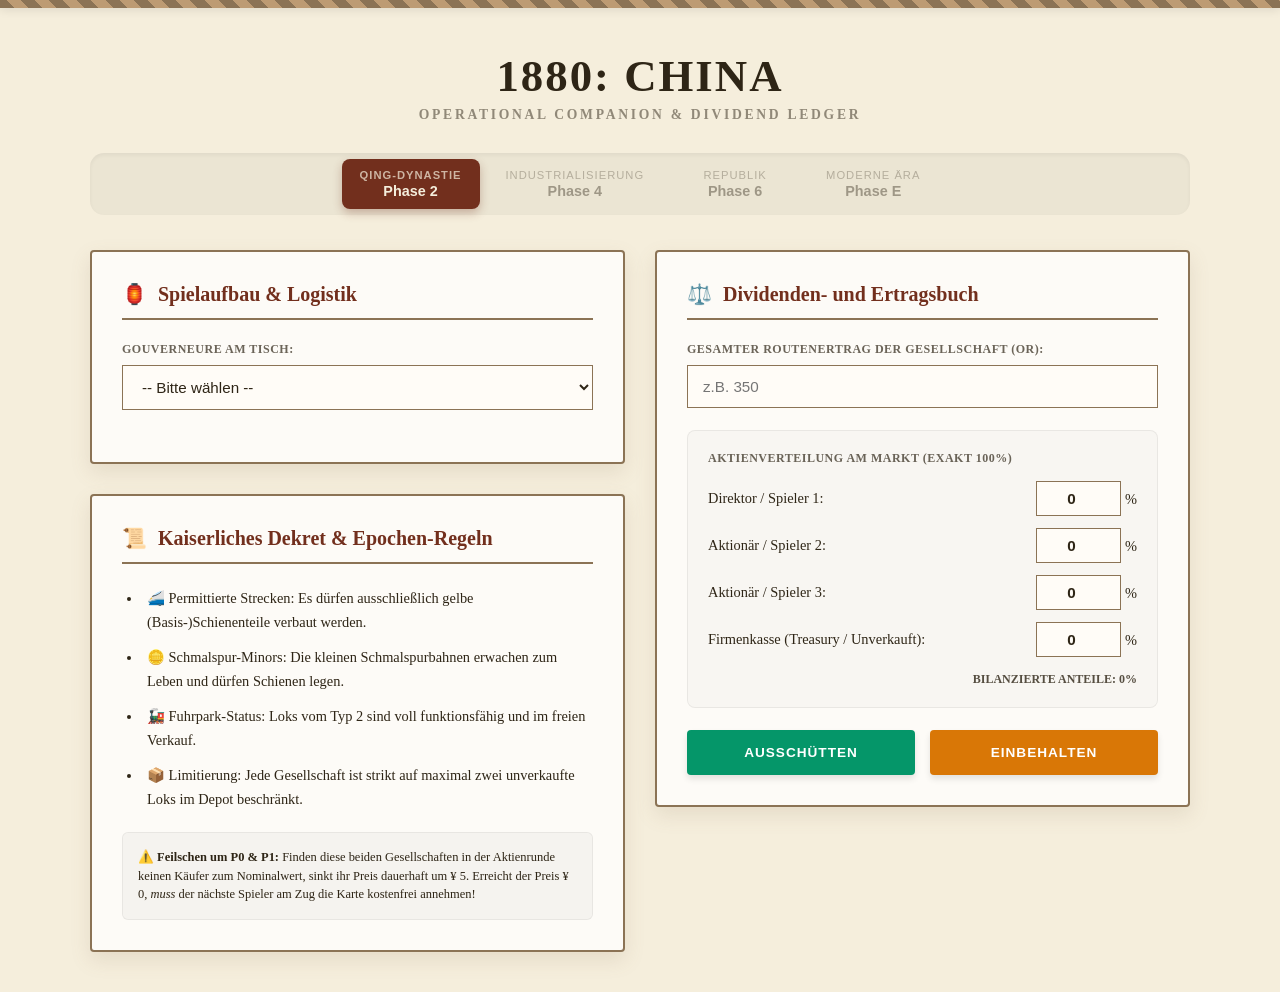
==== commit 7027f7c4: "Update index.html" ====
--- a/index.html
+++ b/index.html
@@ -4,25 +4,18 @@
     <meta charset="UTF-8">
     <meta name="viewport" content="width=device-width, initial-scale=1.0">
     <title>1880: China – Kaiserlicher Bahn-Begleiter</title>
-    <link rel="preconnect" href="https://fonts.googleapis.com">
-    <link rel="preconnect" href="https://fonts.gstatic.com" crossorigin>
-    <link href="https://fonts.googleapis.com/css2?family=Cinzel:wght@500;700&family=Noto+Serif+SC:wght@300;600&display=swap" rel="stylesheet">
     
     <style>
         /* --- EDLES THEMING & LAYOUT FÜR 1880: CHINA --- */
         * { 
             box-sizing: border-box; 
-            transition: background-color 0.6s cubic-bezier(0.4, 0, 0.2, 1), 
-                        color 0.4s ease, 
-                        border-color 0.4s ease, 
-                        transform 0.2s ease,
-                        box-shadow 0.4s ease; 
+            transition: background-color 0.4s ease, color 0.3s ease, border-color 0.3s ease;
         }
 
         body {
             margin: 0;
             padding: 40px 20px;
-            font-family: 'Noto Serif SC', Georgia, serif;
+            font-family: Georgia, serif;
             min-height: 100vh;
             display: flex;
             flex-direction: column;
@@ -45,15 +38,15 @@
         /* Ära 1: Kaiserliches China (Warmes, historisches Manuskript-Design) */
         body[data-theme="2"] { background-color: #f5eedc; color: #2e2516; }
         body[data-theme="2"] .card { background: #fdfbf7; border: 2px solid #8b7355; border-radius: 4px; box-shadow: 0 8px 20px rgba(139,115,85,0.15); }
-        body[data-theme="2"] .card h2 { font-family: 'Cinzel', serif; color: #722f1d; border-bottom: 2px solid #8b7355; }
+        body[data-theme="2"] .card h2 { color: #722f1d; border-bottom: 2px solid #8b7355; font-family: Georgia, serif; font-weight: bold; }
         body[data-theme="2"] button.phase-btn[data-active="true"] { background: #722f1d; color: #f5eedc; box-shadow: 0 4px 10px rgba(114,47,29,0.3); }
         body[data-theme="2"] .badge, body[data-theme="2"] .results-box { background: #eaddbd; border-left: 4px solid #722f1d; color: #4e1d11; }
-        body[data-theme="2"] select, body[data-theme="2"] input { border: 1px solid #8b7355; background: #fffcf7; font-family: inherit; color: #2e2516; }
+        body[data-theme="2"] select, body[data-theme="2"] input { border: 1px solid #8b7355; background: #fffcf7; color: #2e2516; }
 
         /* Ära 2: Industrialisierung & Republik (Kühleres, strukturiertes Grau-Grün) */
         body[data-theme="4"], body[data-theme="6"] { background-color: #e6ecf2; color: #1e293b; font-family: -apple-system, BlinkMacSystemFont, "Segoe UI", sans-serif; }
         body[data-theme="4"] .card, body[data-theme="6"] .card { background: #ffffff; border: 1px solid #94a3b8; border-radius: 12px; box-shadow: 0 10px 25px rgba(0,0,0,0.05); }
-        body[data-theme="4"] .card h2, body[data-theme="6"] .card h2 { font-family: sans-serif; color: #0f172a; border-bottom: 1px solid #cbd5e1; font-weight: 700; }
+        body[data-theme="4"] .card h2, body[data-theme="6"] .card h2 { color: #0f172a; border-bottom: 1px solid #cbd5e1; font-weight: 700; font-family: -apple-system, sans-serif; }
         body[data-theme="4"] button.phase-btn[data-active="true"] { background: #059669; color: #ffffff; border-radius: 8px; box-shadow: 0 4px 10px rgba(5,150,105,0.25); }
         body[data-theme="6"] button.phase-btn[data-active="true"] { background: #0284c7; color: #ffffff; border-radius: 8px; box-shadow: 0 4px 10px rgba(2,132,199,0.25); }
         body[data-theme="4"] .badge, body[data-theme="4"] .results-box, body[data-theme="6"] .badge, body[data-theme="6"] .results-box { background: #f1f5f9; border-left: 4px solid #64748b; color: #1e293b; }
@@ -63,7 +56,7 @@
         body[data-theme="E"] { background-color: #0b0f19; color: #e2e8f0; font-family: -apple-system, BlinkMacSystemFont, sans-serif; }
         body[data-theme="E"] .top-ornament { background: #3b82f6; }
         body[data-theme="E"] .card { background: #131c2e; border: 1px solid #1e293b; border-radius: 16px; box-shadow: 0 15px 30px rgba(0,0,0,0.3); }
-        body[data-theme="E"] .card h2 { color: #ffffff; border-bottom: 1px solid #1e293b; letter-spacing: 0.05em; font-weight: 700; }
+        body[data-theme="E"] .card h2 { color: #ffffff; border-bottom: 1px solid #1e293b; letter-spacing: 0.05em; font-weight: 700; font-family: -apple-system, sans-serif; }
         body[data-theme="E"] button.phase-btn[data-active="true"] { background: #3b82f6; color: #ffffff; border-radius: 20px; box-shadow: 0 0 15px rgba(59,130,246,0.4); }
         body[data-theme="E"] .badge, body[data-theme="E"] .results-box { background: #1e293b; border-left: 4px solid #3b82f6; color: #f8fafc; }
         body[data-theme="E"] select, body[data-theme="E"] input { border: 1px solid #334155; background: #0b0f19; border-radius: 8px; color: #e2e8f0; }
@@ -71,7 +64,7 @@
         /* --- STRUKTUR & LAYOUT --- */
         .wrapper { width: 100%; max-width: 1100px; flex-grow: 1; z-index: 2; }
         header { text-align: center; margin-bottom: 35px; }
-        h1 { margin: 10px 0 5px 0; font-size: 3rem; font-weight: 800; font-family: 'Cinzel', serif; letter-spacing: 2px; text-transform: uppercase; }
+        h1 { margin: 10px 0 5px 0; font-size: 2.8rem; font-weight: 800; letter-spacing: 2px; text-transform: uppercase; }
         .subtitle { font-size: 0.85rem; text-transform: uppercase; letter-spacing: 0.2em; font-weight: 600; opacity: 0.5; }
 
         /* Phasen-Leiste */
@@ -262,10 +255,9 @@
     <audio id="bg-audio" loop></audio>
 
     <script>
-        // Detaillierte historische Regelsätze und Musik-Zuweisung
         const phaseData = {
             '2': {
-                music: 'https://www.soundhelix.com/examples/mp3/SoundHelix-Song-1.mp3', // HIER DEINEN MP3-LINK REINKOPIEREN
+                music: 'https://www.soundhelix.com/examples/mp3/SoundHelix-Song-1.mp3', // HIER MP3-LINK REIN
                 rules: [
                     '🚄 Permittierte Strecken: Es dürfen ausschließlich gelbe (Basis-)Schienenteile verbaut werden.',
                     '🪙 Schmalspur-Minors: Die kleinen Schmalspurbahnen erwachen zum Leben und dürfen Schienen legen.',
@@ -274,7 +266,7 @@
                 ]
             },
             '4': {
-                music: 'https://www.soundhelix.com/examples/mp3/SoundHelix-Song-2.mp3', // HIER DEINEN MP3-LINK REINKOPIEREN
+                music: 'https://www.soundhelix.com/examples/mp3/SoundHelix-Song-2.mp3', // HIER MP3-LINK REIN
                 rules: [
                     '🟢 Ausbauphase: Grüne Schienen-Upgrades sind ab sofort für alle Gesellschaften freigeschaltet.',
                     '🤝 Ausländische Investoren: Das Verhalten der Foreign Investors ändert sich drastisch gem. Regelbuch Kapitel 7.',
@@ -283,7 +275,7 @@
                 ]
             },
             '6': {
-                music: 'https://www.soundhelix.com/examples/mp3/SoundHelix-Song-4.mp3', // HIER DEINEN MP3-LINK REINKOPIEREN
+                music: 'https://www.soundhelix.com/examples/mp3/SoundHelix-Song-4.mp3', // HIER MP3-LINK REIN
                 rules: [
                     '🟤 Fortgeschrittenes Netz: Komplexe braune Streckenteile dürfen ab sofort über bestehende Verbindungen gelegt werden.',
                     '🏛️ Staatsintervention: Die mächtigen Regierungszüge (G-Trains) betreten den Markt.',
@@ -292,7 +284,7 @@
                 ]
             },
             'E': {
-                music: 'https://www.soundhelix.com/examples/mp3/SoundHelix-Song-8.mp3', // HIER DEINEN MP3-LINK REINKOPIEREN
+                music: 'https://www.soundhelix.com/examples/mp3/SoundHelix-Song-8.mp3', // HIER MP3-LINK REIN
                 rules: [
                     '🚄 Magnetschwebebahn (Maglev): Die finalen grauen Upgrades und die High-Tech-Sektoren sind offen.',
                     '⚠️ Sofortiger Rost: Züge vom Typ 4 rosten per sofort und werden ohne Übergangsfrist aus dem Spiel entfernt!',
@@ -301,24 +293,19 @@
             }
         };
 
-        // Event-Listeners binden (Sicherer Schutz gegen GitHub CSP Blockaden)
         document.addEventListener('DOMContentLoaded', () => {
-            // Phasen-Buttons aktivieren
             ['2', '4', '6', 'E'].forEach(p => {
                 document.getElementById('btn-' + p).addEventListener('click', () => changePhase(p));
             });
 
-            // Inputs überwachen
             document.getElementById('players').addEventListener('change', runSetupCheck);
             ['p1', 'p2', 'p3', 'treasury'].forEach(id => {
                 document.getElementById('share-' + id).addEventListener('input', countShares);
             });
 
-            // Rechner-Buttons aktivieren
             document.getElementById('btn-action-pay').addEventListener('click', () => runPayout(true));
             document.getElementById('btn-action-withhold').addEventListener('click', () => runPayout(false));
 
-            // Initiale Phase laden
             changePhase('2');
         });
 
@@ -327,7 +314,6 @@
             document.querySelectorAll('.phase-btn').forEach(btn => btn.setAttribute('data-active', 'false'));
             document.getElementById('btn-' + phaseKey).setAttribute('data-active', 'true');
             
-            // Regeln austauschen
             const rulesOutput = document.getElementById('rules-output');
             rulesOutput.innerHTML = '';
             phaseData[phaseKey].rules.forEach(rule => {
@@ -336,13 +322,12 @@
                 rulesOutput.appendChild(li);
             });
 
-            // Audio ansteuern
             const audio = document.getElementById('bg-audio');
             if (audio && phaseData[phaseKey].music) {
                 audio.src = phaseData[phaseKey].music;
                 audio.volume = 0.2; 
                 audio.play().catch(() => {
-                    console.log("Audio-Wiedergabe wartet auf die erste Interaktion auf der Seite.");
+                    console.log("Audio-Wiedergabe wartet auf Klick.");
                 });
             }
         }
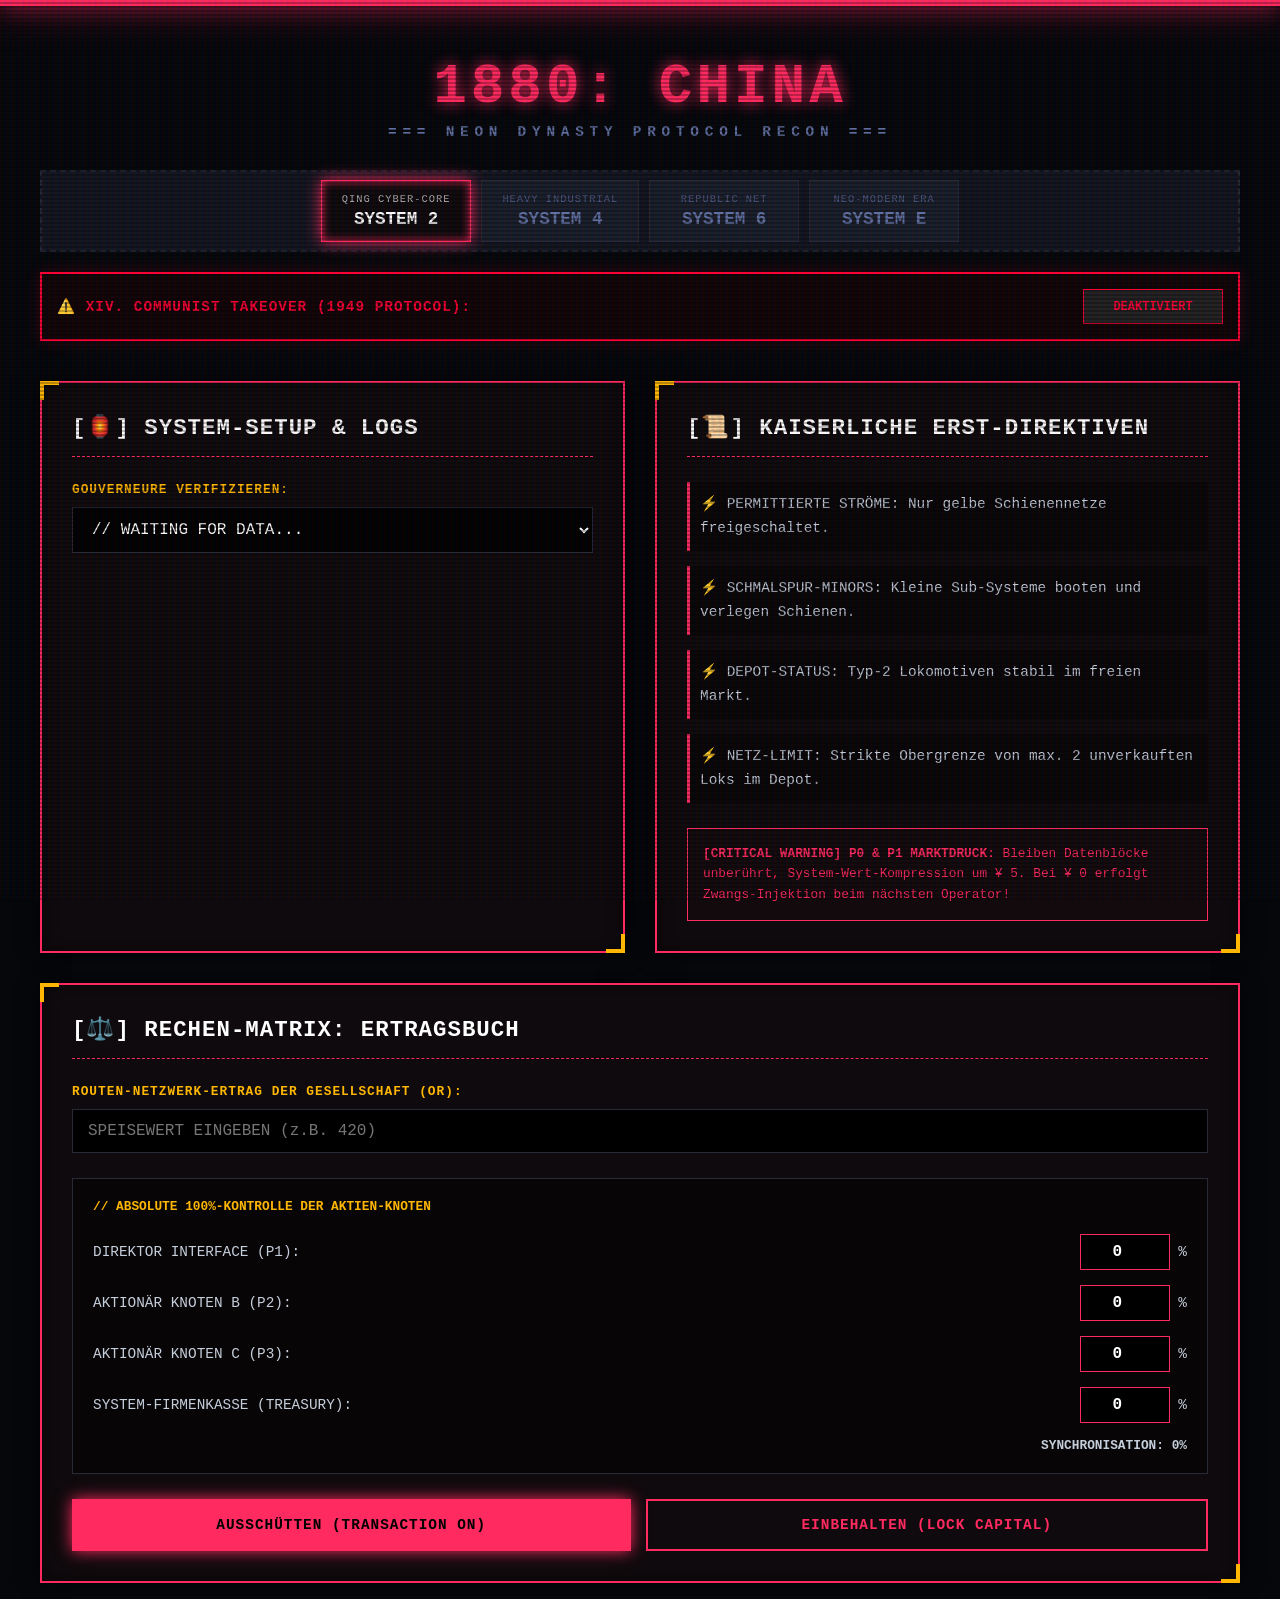
==== commit 6874eeeb: "Update index.html" ====
--- a/index.html
+++ b/index.html
@@ -3,251 +3,353 @@
 <head>
     <meta charset="UTF-8">
     <meta name="viewport" content="width=device-width, initial-scale=1.0">
-    <title>1880: China – Kaiserlicher Bahn-Begleiter</title>
+    <title>1880: China – Neon-Kaiserreich Kontrollzentrum</title>
     
     <style>
-        /* --- EDLES THEMING & LAYOUT FÜR 1880: CHINA --- */
+        /* --- RADIKALES CYBER-DYNASTIE THEMING --- */
         * { 
             box-sizing: border-box; 
-            transition: background-color 0.4s ease, color 0.3s ease, border-color 0.3s ease;
+            transition: all 0.4s cubic-bezier(0.25, 0.8, 0.25, 1);
+        }
+
+        body::before {
+            content: " ";
+            display: block;
+            position: fixed;
+            top: 0; left: 0; bottom: 0; right: 0;
+            background: linear-gradient(rgba(18, 16, 16, 0) 50%, rgba(0, 0, 0, 0.25) 50%), linear-gradient(90deg, rgba(255, 0, 0, 0.06), rgba(0, 255, 0, 0.02), rgba(0, 0, 255, 0.06));
+            z-index: 9999;
+            background-size: 100% 4px, 6px 100%;
+            pointer-events: none;
         }
 
         body {
             margin: 0;
             padding: 40px 20px;
-            font-family: Georgia, serif;
+            background-color: #05070b;
+            color: #c5cedb;
+            font-family: 'Courier New', Courier, monospace;
             min-height: 100vh;
             display: flex;
             flex-direction: column;
             align-items: center;
         }
 
-        /* Kaiserliche Ornament-Leiste am oberen Bildschirmrand */
         .top-ornament {
             position: absolute;
-            top: 0;
-            left: 0;
-            right: 0;
-            height: 8px;
-            background: repeating-linear-gradient(45deg, #8b7355, #8b7355 10px, #bd9b73 10px, #bd9b73 20px);
-            box-shadow: 0 2px 10px rgba(0,0,0,0.1);
-            z-index: 1;
+            top: 0; left: 0; right: 0;
+            height: 6px;
+            background: #ff2a5f;
+            box-shadow: 0 0 20px #ff2a5f, 0 0 40px #ff2a5f;
+            z-index: 10;
+            animation: pulse-laser 2s infinite alternate;
+        }
+
+        @keyframes pulse-laser {
+            0% { opacity: 0.6; box-shadow: 0 0 10px #ff2a5f; }
+            100% { opacity: 1; box-shadow: 0 0 25px #ff2a5f, 0 0 50px #ff2a5f; }
         }
 
         /* --- EPOCHEN-STILE (THEMES) --- */
-        /* Ära 1: Kaiserliches China (Warmes, historisches Manuskript-Design) */
-        body[data-theme="2"] { background-color: #f5eedc; color: #2e2516; }
-        body[data-theme="2"] .card { background: #fdfbf7; border: 2px solid #8b7355; border-radius: 4px; box-shadow: 0 8px 20px rgba(139,115,85,0.15); }
-        body[data-theme="2"] .card h2 { color: #722f1d; border-bottom: 2px solid #8b7355; font-family: Georgia, serif; font-weight: bold; }
-        body[data-theme="2"] button.phase-btn[data-active="true"] { background: #722f1d; color: #f5eedc; box-shadow: 0 4px 10px rgba(114,47,29,0.3); }
-        body[data-theme="2"] .badge, body[data-theme="2"] .results-box { background: #eaddbd; border-left: 4px solid #722f1d; color: #4e1d11; }
-        body[data-theme="2"] select, body[data-theme="2"] input { border: 1px solid #8b7355; background: #fffcf7; color: #2e2516; }
-
-        /* Ära 2: Industrialisierung & Republik (Kühleres, strukturiertes Grau-Grün) */
-        body[data-theme="4"], body[data-theme="6"] { background-color: #e6ecf2; color: #1e293b; font-family: -apple-system, BlinkMacSystemFont, "Segoe UI", sans-serif; }
-        body[data-theme="4"] .card, body[data-theme="6"] .card { background: #ffffff; border: 1px solid #94a3b8; border-radius: 12px; box-shadow: 0 10px 25px rgba(0,0,0,0.05); }
-        body[data-theme="4"] .card h2, body[data-theme="6"] .card h2 { color: #0f172a; border-bottom: 1px solid #cbd5e1; font-weight: 700; font-family: -apple-system, sans-serif; }
-        body[data-theme="4"] button.phase-btn[data-active="true"] { background: #059669; color: #ffffff; border-radius: 8px; box-shadow: 0 4px 10px rgba(5,150,105,0.25); }
-        body[data-theme="6"] button.phase-btn[data-active="true"] { background: #0284c7; color: #ffffff; border-radius: 8px; box-shadow: 0 4px 10px rgba(2,132,199,0.25); }
-        body[data-theme="4"] .badge, body[data-theme="4"] .results-box, body[data-theme="6"] .badge, body[data-theme="6"] .results-box { background: #f1f5f9; border-left: 4px solid #64748b; color: #1e293b; }
-        body[data-theme="4"] select, body[data-theme="4"] input, body[data-theme="6"] select, body[data-theme="6"] input { border: 1px solid #cbd5e1; border-radius: 6px; background: #ffffff; color: #1e293b; }
-
-        /* Ära 3: Die Moderne (Edler Dark Mode) */
-        body[data-theme="E"] { background-color: #0b0f19; color: #e2e8f0; font-family: -apple-system, BlinkMacSystemFont, sans-serif; }
-        body[data-theme="E"] .top-ornament { background: #3b82f6; }
-        body[data-theme="E"] .card { background: #131c2e; border: 1px solid #1e293b; border-radius: 16px; box-shadow: 0 15px 30px rgba(0,0,0,0.3); }
-        body[data-theme="E"] .card h2 { color: #ffffff; border-bottom: 1px solid #1e293b; letter-spacing: 0.05em; font-weight: 700; font-family: -apple-system, sans-serif; }
-        body[data-theme="E"] button.phase-btn[data-active="true"] { background: #3b82f6; color: #ffffff; border-radius: 20px; box-shadow: 0 0 15px rgba(59,130,246,0.4); }
-        body[data-theme="E"] .badge, body[data-theme="E"] .results-box { background: #1e293b; border-left: 4px solid #3b82f6; color: #f8fafc; }
-        body[data-theme="E"] select, body[data-theme="E"] input { border: 1px solid #334155; background: #0b0f19; border-radius: 8px; color: #e2e8f0; }
-
-        /* --- STRUKTUR & LAYOUT --- */
-        .wrapper { width: 100%; max-width: 1100px; flex-grow: 1; z-index: 2; }
-        header { text-align: center; margin-bottom: 35px; }
-        h1 { margin: 10px 0 5px 0; font-size: 2.8rem; font-weight: 800; letter-spacing: 2px; text-transform: uppercase; }
-        .subtitle { font-size: 0.85rem; text-transform: uppercase; letter-spacing: 0.2em; font-weight: 600; opacity: 0.5; }
-
-        /* Phasen-Leiste */
-        .nav-container { display: flex; justify-content: center; background: rgba(0,0,0,0.04); padding: 6px; border-radius: 14px; margin-top: 30px; gap: 8px; box-shadow: inset 0 2px 4px rgba(0,0,0,0.05); }
-        body[data-theme="E"] .nav-container { background: rgba(255,255,255,0.03); }
-
-        .phase-btn { background: transparent; border: none; padding: 10px 18px; cursor: pointer; border-radius: 8px; color: inherit; opacity: 0.4; display: flex; flex-direction: column; align-items: center; min-width: 130px; }
-        .phase-btn:hover { opacity: 0.8; }
-        .phase-btn[data-active="true"] { opacity: 1; font-weight: bold; }
-        .btn-era { font-size: 0.7rem; text-transform: uppercase; letter-spacing: 1px; margin-bottom: 2px; opacity: 0.7; }
-        .btn-ph { font-size: 0.9rem; font-weight: 700; }
+        body[data-theme="2"] { --neon: #ff2a5f; --bg-card: #0f0a0d; --border: #ff2a5f; --accent: #ffb703; }
+        body[data-theme="2"] h1 { color: #ff2a5f; text-shadow: 0 0 15px #ff2a5f; }
+
+        body[data-theme="4"] { --neon: #00f5d4; --bg-card: #050f0e; --border: #00f5d4; --accent: #00bbf9; }
+        body[data-theme="4"] h1 { color: #00f5d4; text-shadow: 0 0 15px #00f5d4; }
+
+        body[data-theme="6"] { --neon: #00bbf9; --bg-card: #040d14; --border: #00bbf9; --accent: #f15bb5; }
+        body[data-theme="6"] h1 { color: #00bbf9; text-shadow: 0 0 15px #00bbf9; }
+
+        body[data-theme="E"] { --neon: #9b5de5; --bg-card: #0b0512; --border: #9b5de5; --accent: #f15bb5; }
+        body[data-theme="E"] h1 { color: #9b5de5; text-shadow: 0 0 15px #9b5de5; }
+
+        /* --- RED REVOLUTION STATE --- */
+        body[data-communist="true"] {
+            --neon: #ff0000 !important;
+            --border: #ff0000 !important;
+            --accent: #ffcc00 !important;
+        }
+
+        .wrapper { width: 100%; max-width: 1200px; z-index: 2; }
+        header { text-align: center; margin-bottom: 40px; }
+        
+        h1 { margin: 15px 0 5px 0; font-size: 3.5rem; font-weight: 900; letter-spacing: 4px; text-transform: uppercase; }
+        .subtitle { font-size: 0.9rem; text-transform: uppercase; letter-spacing: 0.4em; color: #6272a4; font-weight: bold; }
+
+        .nav-container { 
+            display: flex; 
+            justify-content: center; 
+            background: #121620; 
+            padding: 8px; 
+            border-radius: 0px; 
+            margin-top: 30px; 
+            gap: 10px; 
+            border: 2px dashed #282a36;
+        }
+
+        .phase-btn { 
+            background: #1a1f2c; 
+            border: 1px solid #282a36; 
+            padding: 12px 20px; 
+            cursor: pointer; 
+            color: #6272a4; 
+            display: flex; 
+            flex-direction: column; 
+            align-items: center; 
+            min-width: 150px;
+            font-family: inherit;
+        }
+        .phase-btn:hover { background: #282a36; color: #fff; }
+        .phase-btn[data-active="true"] { 
+            background: var(--bg-card); 
+            color: #fff; 
+            border: 1px solid var(--border); 
+            box-shadow: inset 0 0 10px var(--neon), 0 0 15px var(--neon);
+        }
+        .btn-era { font-size: 0.65rem; text-transform: uppercase; letter-spacing: 1px; margin-bottom: 4px; opacity: 0.7; }
+        .btn-ph { font-size: 1.1rem; font-weight: 900; }
+
+        /* REVOLUTIONS-SCHALTER PANELS */
+        .revolution-panel {
+            margin-top: 20px;
+            padding: 15px;
+            background: #110507;
+            border: 2px solid #ff0033;
+            display: flex;
+            justify-content: space-between;
+            align-items: center;
+            box-shadow: 0 0 15px rgba(255, 0, 51, 0.2);
+        }
+        .rev-title { font-weight: bold; color: #ff0033; font-size: 0.9rem; letter-spacing: 1px; }
+        .rev-switch {
+            display: inline-block;
+            position: relative;
+            width: 140px;
+            height: 35px;
+        }
+        .rev-switch input { opacity: 0; width: 0; height: 0; }
+        .slider {
+            position: absolute; cursor: pointer; top: 0; left: 0; right: 0; bottom: 0;
+            background-color: #222; border: 1px solid #ff0033;
+            display: flex; align-items: center; justify-content: center;
+            font-size: 0.75rem; font-weight: bold; color: #666;
+        }
+        .slider::before {
+            content: "DEAKTIVIERT"; color: #ff0033;
+        }
+        input:checked + .slider {
+            background-color: #ff0033; color: #000;
+            box-shadow: 0 0 15px #ff0033;
+        }
+        input:checked + .slider::before {
+            content: "⚠️ SYSTEM XIV ACTIVE"; color: #000;
+        }
 
         .grid { display: grid; grid-template-columns: 1fr; gap: 30px; margin-top: 20px; }
-        @media (min-width: 850px) { .grid { grid-template-columns: 1fr 1fr; } }
-        .column { display: flex; flex-direction: column; gap: 30px; }
-
-        .card { padding: 30px; position: relative; }
-        .card h2 { margin-top: 0; font-size: 1.25rem; padding-bottom: 12px; margin-bottom: 22px; }
-        .icon { margin-right: 6px; }
-
-        /* Formulare */
-        .form-group { margin-bottom: 22px; }
-        .form-group label { display: block; font-size: 0.75rem; text-transform: uppercase; font-weight: 700; margin-bottom: 8px; opacity: 0.7; letter-spacing: 0.5px; }
-        select, input { width: 100%; padding: 12px 15px; font-size: 0.95rem; font-weight: 500; outline: none; }
-        select option { color: #000000; background: #ffffff; }
-
-        /* --- SMOOTH COLLAPSE ANIMATION --- */
-        .collapsible { max-height: 0; overflow: hidden; transition: max-height 0.5s cubic-bezier(0.4, 0, 0.2, 1), opacity 0.4s ease; opacity: 0; }
-        .collapsible.show { max-height: 600px; opacity: 1; margin-top: 20px; }
-
-        .badge { padding: 15px; text-align: center; font-weight: 700; font-size: 1.15rem; border-radius: 6px; margin-bottom: 22px; letter-spacing: 0.5px; }
+        @media (min-width: 900px) { .grid { grid-template-columns: 1fr 1fr; } }
+        
+        .card { 
+            background: var(--bg-card); 
+            border: 2px solid var(--border); 
+            padding: 30px; 
+            box-shadow: 0 0 20px rgba(0,0,0,0.7), inset 0 0 15px rgba(0,0,0,0.5);
+            position: relative;
+        }
+        .card::before {
+            content: ""; position: absolute; top: -2px; left: -2px; width: 15px; height: 15px; border-top: 4px solid var(--accent); border-left: 4px solid var(--accent);
+        }
+        .card::after {
+            content: ""; position: absolute; bottom: -2px; right: -2px; width: 15px; height: 15px; border-bottom: 4px solid var(--accent); border-right: 4px solid var(--accent);
+        }
+
+        .card h2 { 
+            margin-top: 0; font-size: 1.4rem; padding-bottom: 15px; margin-bottom: 25px; 
+            color: #fff; border-bottom: 1px dashed var(--border); text-transform: uppercase; letter-spacing: 1px;
+        }
+
+        .form-group { margin-bottom: 25px; }
+        .form-group label { display: block; font-size: 0.8rem; text-transform: uppercase; font-weight: bold; margin-bottom: 10px; color: var(--accent); letter-spacing: 1px; }
+        
+        select, input { 
+            width: 100%; padding: 12px 15px; font-size: 1rem; background: #000; border: 1px solid #282a36; 
+            color: #fff; font-family: inherit; outline: none;
+        }
+        select:focus, input:focus {
+            border-color: var(--border);
+            box-shadow: 0 0 10px var(--neon);
+        }
+
+        .collapsible { max-height: 0; overflow: hidden; opacity: 0; }
+        .collapsible.show { max-height: 1000px; opacity: 1; margin-top: 25px; }
+
+        .badge { 
+            padding: 15px; text-align: center; font-weight: bold; font-size: 1.1rem; 
+            background: #000; border: 1px solid var(--border); color: var(--accent);
+            box-shadow: 0 0 10px rgba(0,0,0,0.5); margin-bottom: 25px; 
+        }
+
         .checklist { list-style: none; padding: 0; margin: 0; }
-        .checklist li { display: flex; gap: 14px; margin-bottom: 14px; font-size: 0.88rem; line-height: 1.5; }
-        .checklist input[type="checkbox"] { width: 18px; height: 18px; margin-top: 2px; cursor: pointer; flex-shrink: 0; }
-
-        .rules-list { padding-left: 20px; margin: 0; font-size: 0.9rem; line-height: 1.7; }
-        .rules-list li { margin-bottom: 10px; padding-left: 5px; }
-        .info-note { padding: 15px; font-size: 0.78rem; border-radius: 6px; margin-top: 20px; line-height: 1.5; background: rgba(0,0,0,0.03); border: 1px solid rgba(0,0,0,0.05); }
-        body[data-theme="E"] .info-note { background: rgba(255,255,255,0.02); border: 1px solid rgba(255,255,255,0.05); }
-
-        /* Ledger */
-        .share-box { border-radius: 8px; padding: 20px; background: rgba(0,0,0,0.02); border: 1px solid rgba(0,0,0,0.06); margin-bottom: 22px; }
-        body[data-theme="E"] .share-box { background: rgba(255,255,255,0.02); border: 1px solid rgba(255,255,255,0.04); }
-        .share-box-title { display: block; font-size: 0.75rem; font-weight: 700; text-transform: uppercase; opacity: 0.7; margin-bottom: 15px; letter-spacing: 0.5px; }
-        .share-row { display: flex; justify-content: space-between; align-items: center; margin-bottom: 12px; font-size: 0.9rem; }
-        .share-row input { width: 85px; text-align: center; padding: 8px; font-weight: 700; }
-        .counter-text { text-align: right; font-size: 0.75rem; font-weight: 700; text-transform: uppercase; margin-top: 15px; opacity: 0.8; }
-
-        /* Buttons */
+        .checklist li { display: flex; gap: 15px; margin-bottom: 18px; font-size: 0.85rem; line-height: 1.6; border-left: 2px solid #282a36; padding-left: 10px; }
+        .checklist input[type="checkbox"] { 
+            width: 18px; height: 18px; appearance: none; border: 2px solid var(--border); background: #000; cursor: pointer; position: relative;
+        }
+        .checklist input[type="checkbox"]:checked::before {
+            content: "✕"; position: absolute; top: -2px; left: 2px; color: var(--accent); font-weight: bold; font-size: 14px;
+        }
+
+        .rules-list { padding-left: 0; list-style: none; margin: 0; font-size: 0.9rem; line-height: 1.7; }
+        .rules-list li { margin-bottom: 15px; padding: 10px; background: rgba(0,0,0,0.4); border-left: 3px solid var(--border); }
+
+        .info-note { 
+            padding: 15px; font-size: 0.8rem; background: #120a0d; border: 1px solid #ff2a5f; color: #ff2a5f; margin-top: 25px; line-height: 1.6; 
+        }
+
+        /* Ledger-Matrix */
+        .share-box { padding: 20px; background: rgba(0,0,0,0.5); border: 1px solid #282a36; margin-bottom: 25px; position: relative;}
+        .share-box-title { display: block; font-size: 0.8rem; font-weight: bold; text-transform: uppercase; color: var(--accent); margin-bottom: 20px; }
+        .share-row { display: flex; justify-content: space-between; align-items: center; margin-bottom: 15px; font-size: 0.9rem; }
+        .share-row input { width: 90px; text-align: center; padding: 8px; font-weight: bold; border-color: var(--border); }
+        .counter-text { text-align: right; font-size: 0.8rem; font-weight: bold; margin-top: 15px; }
+
+        /* Glühender Warn-Badge für den Markt-Freeze */
+        .market-freeze-overlay {
+            display: none; position: absolute; top: 0; left: 0; right: 0; bottom: 0;
+            background: rgba(20, 0, 0, 0.9); border: 2px dashed #ff0000;
+            align-items: center; justify-content: center; text-align: center;
+            padding: 20px; z-index: 10; color: #ff0000; font-weight: bold;
+            box-shadow: inset 0 0 30px #ff0000;
+        }
+        body[data-communist="true"] .market-freeze-overlay { display: flex; }
+
+        /* Cyber-Buttons */
         .btn-group { display: flex; gap: 15px; }
-        .btn { flex: 1; padding: 15px; border: none; font-weight: 700; color: white; cursor: pointer; text-transform: uppercase; font-size: 0.85rem; letter-spacing: 1px; border-radius: 4px; box-shadow: 0 4px 6px rgba(0,0,0,0.1); }
-        .btn:hover { filter: brightness(1.1); transform: translateY(-1px); }
-        .btn:active { transform: translateY(1px); }
-        .btn-pay { background: #059669; }
-        .btn-withhold { background: #d97706; }
-
-        .results-box { padding: 20px; border-radius: 6px; }
-        .results-box h4 { margin: 0 0 12px 0; text-transform: uppercase; font-size: 0.75rem; opacity: 0.8; }
-        .results-box ul { padding-left: 20px; margin: 0; font-size: 0.9rem; line-height: 1.6; }
-        .results-box li { margin-bottom: 8px; }
-
-        footer { text-align: center; font-size: 0.75rem; opacity: 0.3; margin-top: 60px; padding-top: 20px; border-top: 1px solid rgba(0,0,0,0.05); width: 100%; font-family: sans-serif; }
+        .btn { 
+            flex: 1; padding: 16px; border: none; font-weight: bold; color: #000; cursor: pointer; 
+            text-transform: uppercase; font-size: 0.9rem; letter-spacing: 1px; font-family: inherit;
+        }
+        .btn-pay { background: var(--border); color: #000; box-shadow: 0 0 15px var(--neon); }
+        .btn-withhold { background: transparent; color: var(--border); border: 2px solid var(--border); }
+        .btn:hover { filter: brightness(1.2); box-shadow: 0 0 25px var(--neon); }
+
+        .results-box { padding: 20px; background: #000; border: 1px dashed var(--border); }
+        .results-box h4 { margin: 0 0 15px 0; text-transform: uppercase; font-size: 0.8rem; color: var(--accent); }
+        .results-box ul { padding-left: 0; list-style: none; margin: 0; font-size: 0.85rem; line-height: 1.7; }
+        .results-box li { margin-bottom: 10px; padding: 8px; background: rgba(255,255,255,0.03); }
+
+        footer { text-align: center; font-size: 0.7rem; color: #282a36; margin-top: 60px; padding-top: 20px; border-top: 1px dashed #282a36; width: 100%; }
     </style>
 </head>
-<body data-theme="2">
+<body data-theme="2" data-communist="false">
 
     <div class="top-ornament"></div>
 
     <div class="wrapper">
         <header>
             <h1>1880: China</h1>
-            <div class="subtitle">Operational Companion & Dividend Ledger</div>
+            <div class="subtitle">=== NEON DYNASTY PROTOCOL RECON ===</div>
             
             <div class="nav-container">
                 <button class="phase-btn" id="btn-2" data-active="true">
-                    <span class="btn-era">Qing-Dynastie</span>
-                    <span class="btn-ph">Phase 2</span>
+                    <span class="btn-era">Qing Cyber-Core</span>
+                    <span class="btn-ph">SYSTEM 2</span>
                 </button>
                 <button class="phase-btn" id="btn-4" data-active="false">
-                    <span class="btn-era">Industrialisierung</span>
-                    <span class="btn-ph">Phase 4</span>
+                    <span class="btn-era">Heavy Industrial</span>
+                    <span class="btn-ph">SYSTEM 4</span>
                 </button>
                 <button class="phase-btn" id="btn-6" data-active="false">
-                    <span class="btn-era">Republik</span>
-                    <span class="btn-ph">Phase 6</span>
+                    <span class="btn-era">Republic Net</span>
+                    <span class="btn-ph">SYSTEM 6</span>
                 </button>
                 <button class="phase-btn" id="btn-E" data-active="false">
-                    <span class="btn-era">Moderne Ära</span>
-                    <span class="btn-ph">Phase E</span>
+                    <span class="btn-era">Neo-Modern Era</span>
+                    <span class="btn-ph">SYSTEM E</span>
                 </button>
             </div>
+
+            <!-- XIV. COMMUNIST TAKEOVER INTERFACE -->
+            <div class="revolution-panel">
+                <span class="rev-title">⚠️ XIV. COMMUNIST TAKEOVER (1949 PROTOCOL):</span>
+                <label class="rev-switch">
+                    <input type="checkbox" id="communist-toggle">
+                    <span class="slider"></span>
+                </label>
+            </div>
         </header>
 
         <main class="grid">
-            
-            <div class="column">
-                <section class="card">
-                    <h2><span class="icon">🏮</span> Spielaufbau & Logistik</h2>
-                    <div class="form-group">
-                        <label for="players">Gouverneure am Tisch:</label>
-                        <select id="players">
-                            <option value="0">-- Bitte wählen --</option>
-                            <option value="3">3 Spieler</option>
-                            <option value="4">4 Spieler</option>
-                            <option value="5">5 Spieler</option>
-                            <option value="6">6 Spieler</option>
-                            <option value="7">7 Spieler</option>
-                        </select>
-                    </div>
-
-                    <div id="setup-collapse" class="collapsible">
-                        <div class="badge" id="cash-badge">Startkapital: ¥ 0</div>
-                        <ul class="checklist">
-                            <li>
-                                <input type="checkbox"> 
-                                <div><strong>Kapitalverteilung:</strong> Händige das Startguthaben komplett in bar an die Spieler aus. Der Rest bildet die unerschöpfliche Bank.</div>
-                            </li>
-                            <li>
-                                <input type="checkbox"> 
-                                <div><strong>Privatgesellschaften (P0–P7):</strong> Sortiere die Karten numerisch. Lege sie offen aus. Sie bilden den kaiserlichen Markt.</div>
-                            </li>
-                            <li>
-                                <input type="checkbox"> 
-                                <div><strong>Aktien-Zertifikate (10%-Stapel):</strong> Sortiere die Anteile jeder Eisenbahngesellschaft exakt: Ganz unten fünf 10%-Karten, darüber die Gründungskarte (Par-Zertifikat), darauf drei weitere 10%-Karten und obenauf das 30%-Direktorenzertifikat.</div>
-                            </li>
-                            <li>
-                                <input type="checkbox"> 
-                                <div id="checklist-turn-cards">Zugreihenfolgekarten bereitstellen.</div>
-                            </li>
-                        </ul>
-                    </div>
-                </section>
-
-                <section class="card">
-                    <h2><span class="icon">📜</span> Kaiserliches Dekret & Epochen-Regeln</h2>
-                    <ul class="rules-list" id="rules-output"></ul>
-                    <div class="info-note">
-                        <strong>⚠️ Feilschen um P0 & P1:</strong> Finden diese beiden Gesellschaften in der Aktienrunde keinen Käufer zum Nominalwert, sinkt ihr Preis dauerhaft um ¥ 5. Erreicht der Preis ¥ 0, <em>muss</em> der nächste Spieler am Zug die Karte kostenfrei annehmen!
-                    </div>
-                </section>
+            <!-- RECHNER & LOGISTIK -->
+            <div class="card">
+                <h2>[🏮] SYSTEM-SETUP & LOGS</h2>
+                <div class="form-group">
+                    <label for="players">Gouverneure verifizieren:</label>
+                    <select id="players">
+                        <option value="0">// WAITING FOR DATA...</option>
+                        <option value="3">3 GOUVERNEURE</option>
+                        <option value="4">4 GOUVERNEURE</option>
+                        <option value="5">5 GOUVERNEURE</option>
+                        <option value="6">6 GOUVERNEURE</option>
+                        <option value="7">7 GOUVERNEURE</option>
+                    </select>
+                </div>
+
+                <div id="setup-collapse" class="collapsible">
+                    <div class="badge" id="cash-badge">CREDITS: ¥ 0</div>
+                    <ul class="checklist">
+                        <li><input type="checkbox"> <div><strong>BARBESTAND:</strong> Startguthaben komplett an Befehlshaber auszahlen. Rest sichert die Hauptbank.</div></li>
+                        <li><input type="checkbox"> <div><strong>PRIVAT-PROTOKOLLE (P0–P7):</strong> Markt-Einspeisung numerisch aufschalten.</div></li>
+                        <li><input type="checkbox"> <div><strong>ZERTIFIKATS-MATRIX:</strong> 10%-Tranchen stapeln: Unten fünf 10%-Module, Par-Zertifikat, drei 10%-Module, oben 30%-Direktoren-Kern.</div></li>
+                        <li><input type="checkbox"> <div id="checklist-turn-cards">Reihenfolge-Vektoren initialisieren.</div></li>
+                    </ul>
+                </div>
             </div>
 
-            <div class="column">
-                <section class="card">
-                    <h2><span class="icon">⚖️</span> Dividenden- und Ertragsbuch</h2>
-                    <div class="form-group">
-                        <label>Gesamter Routenertrag der Gesellschaft (OR):</label>
-                        <input type="number" id="revenue" placeholder="z.B. 350" step="10">
-                    </div>
-
-                    <div class="share-box">
-                        <label class="share-box-title">Aktienverteilung am Markt (Exakt 100%)</label>
-                        <div class="share-row">
-                            <span>Direktor / Spieler 1:</span>
-                            <div><input type="number" id="share-p1" value="0" step="10"> %</div>
-                        </div>
-                        <div class="share-row">
-                            <span>Aktionär / Spieler 2:</span>
-                            <div><input type="number" id="share-p2" value="0" step="10"> %</div>
-                        </div>
-                        <div class="share-row">
-                            <span>Aktionär / Spieler 3:</span>
-                            <div><input type="number" id="share-p3" value="0" step="10"> %</div>
-                        </div>
-                        <div class="share-row">
-                            <span>Firmenkasse (Treasury / Unverkauft):</span>
-                            <div><input type="number" id="share-treasury" value="0" step="10"> %</div>
-                        </div>
-                        <div class="counter-text">Bilanzierte Anteile: <span id="share-total">0%</span></div>
-                    </div>
-
-                    <div class="btn-group">
-                        <button class="btn btn-pay" id="btn-action-pay">Ausschütten</button>
-                        <button class="btn btn-withhold" id="btn-action-withhold">Einbehalten</button>
-                    </div>
-
-                    <div id="payout-collapse" class="collapsible">
-                        <div class="results-box">
-                            <h4>Finanzprotokoll der Abrechnung:</h4>
-                            <ul id="payout-list"></ul>
+            <div class="card">
+                <h2>[📜] KAISERLICHE ERST-DIREKTIVEN</h2>
+                <ul class="rules-list" id="rules-output"></ul>
+                <div class="info-note" id="market-warning-box">
+                    <strong>[CRITICAL WARNING] P0 & P1 MARKTDRUCK:</strong> Bleiben Datenblöcke unberührt, System-Wert-Kompression um ¥ 5. Bei ¥ 0 erfolgt Zwangs-Injektion beim nächsten Operator!
+                </div>
+            </div>
+
+            <div class="card" style="grid-column: 1 / -1;">
+                <h2>[⚖️] RECHEN-MATRIX: ERTRAGSBUCH</h2>
+                <div class="form-group">
+                    <label>ROUTEN-NETZWERK-ERTRAG DER GESELLSCHAFT (OR):</label>
+                    <input type="number" id="revenue" placeholder="SPEISEWERT EINGEBEN (z.B. 420)" step="10">
+                </div>
+
+                <div class="share-box">
+                    <!-- BLOCKADE BEI AKTIVIERTER ÜBERNAHME -->
+                    <div class="market-freeze-overlay">
+                        <div>
+                            💥 STOCK MARKET FROZEN 💥<br>
+                            <span style="font-size: 0.75rem; font-weight: normal; letter-spacing: 0px;">
+                                Gemäß Dekret XIV: Keine Kursänderungen in SR/OR.<br>
+                                Verkauf von Direktoren-Zertifikaten absolut blockiert!
+                            </span>
                         </div>
                     </div>
-                </section>
+
+                    <span class="share-box-title">// ABSOLUTE 100%-KONTROLLE DER AKTIEN-KNOTEN</span>
+                    <div class="share-row"><span>DIREKTOR INTERFACE (P1):</span><div><input type="number" id="share-p1" value="0" step="10"> %</div></div>
+                    <div class="share-row"><span>AKTIONÄR KNOTEN B (P2):</span><div><input type="number" id="share-p2" value="0" step="10"> %</div></div>
+                    <div class="share-row"><span>AKTIONÄR KNOTEN C (P3):</span><div><input type="number" id="share-p3" value="0" step="10"> %</div></div>
+                    <div class="share-row"><span>SYSTEM-FIRMENKASSE (TREASURY):</span><div><input type="number" id="share-treasury" value="0" step="10"> %</div></div>
+                    <div class="counter-text">SYNCHRONISATION: <span id="share-total">0%</span></div>
+                </div>
+
+                <div class="btn-group">
+                    <button class="btn btn-pay" id="btn-action-pay">AUSSCHÜTTEN (TRANSACTION ON)</button>
+                    <button class="btn btn-withhold" id="btn-action-withhold">EINBEHALTEN (LOCK CAPITAL)</button>
+                </div>
+
+                <div id="payout-collapse" class="collapsible">
+                    <div class="results-box">
+                        <h4>// AUSZAHLUNGS-PROTOKOLL:</h4>
+                        <ul id="payout-list"></ul>
+                    </div>
+                </div>
             </div>
         </main>
     </div>
@@ -257,41 +359,43 @@
     <script>
         const phaseData = {
             '2': {
-                music: 'https://www.soundhelix.com/examples/mp3/SoundHelix-Song-1.mp3', // HIER MP3-LINK REIN
+                music: 'lancerevovii.github.io/秦颂 - Ode of the Qin (Chinese Qin Dynasty Anthem).mp3',
                 rules: [
-                    '🚄 Permittierte Strecken: Es dürfen ausschließlich gelbe (Basis-)Schienenteile verbaut werden.',
-                    '🪙 Schmalspur-Minors: Die kleinen Schmalspurbahnen erwachen zum Leben und dürfen Schienen legen.',
-                    '🚂 Fuhrpark-Status: Loks vom Typ 2 sind voll funktionsfähig und im freien Verkauf.',
-                    '📦 Limitierung: Jede Gesellschaft ist strikt auf maximal zwei unverkaufte Loks im Depot beschränkt.'
+                    '⚡ PERMITTIERTE STRÖME: Nur gelbe Schienennetze freigeschaltet.',
+                    '⚡ SCHMALSPUR-MINORS: Kleine Sub-Systeme booten und verlegen Schienen.',
+                    '⚡ DEPOT-STATUS: Typ-2 Lokomotiven stabil im freien Markt.',
+                    '⚡ NETZ-LIMIT: Strikte Obergrenze von max. 2 unverkauften Loks im Depot.'
                 ]
             },
             '4': {
-                music: 'https://www.soundhelix.com/examples/mp3/SoundHelix-Song-2.mp3', // HIER MP3-LINK REIN
+                music: 'https://deinname.github.io/deinrepo/phase4.mp3',
                 rules: [
-                    '🟢 Ausbauphase: Grüne Schienen-Upgrades sind ab sofort für alle Gesellschaften freigeschaltet.',
-                    '🤝 Ausländische Investoren: Das Verhalten der Foreign Investors ändert sich drastisch gem. Regelbuch Kapitel 7.',
-                    '⚠️ Technischer Wandel: Züge vom Typ 2 werden am Ende der kommenden Operationsrunde unbarmherzig obsolet (sie rosten). Planen Sie das Firmenbudget vorsichtig!',
-                    '🏢 Zertifikatslimit: Das allgemeine Handkartenlimit für Aktienzertifikate verschiebt sich.'
+                    '⚡ AUSBAU-SCHALTUNG: Grüne Upgrades global freigeschaltet.',
+                    '⚡ FOREIGN INVESTORS: Ausländische Investitions-Vektoren rekonfiguriert.',
+                    '⚡ SYSTEM-ROST: Typ-2 Einheiten degenerieren am Ende der nächsten Operationsrunde unbarmherzig!',
+                    '⚡ LIMIT-SHIFT: Handkartenlimit für Zertifikats-Module verschoben.'
                 ]
             },
             '6': {
-                music: 'https://www.soundhelix.com/examples/mp3/SoundHelix-Song-4.mp3', // HIER MP3-LINK REIN
+                music: 'https://deinname.github.io/deinrepo/phase6.mp3',
                 rules: [
-                    '🟤 Fortgeschrittenes Netz: Komplexe braune Streckenteile dürfen ab sofort über bestehende Verbindungen gelegt werden.',
-                    '🏛️ Staatsintervention: Die mächtigen Regierungszüge (G-Trains) betreten den Markt.',
-                    '⚠️ Flottensterben: Züge vom Typ 3 werden am Ende der nächsten Operationsrunde obsolet.',
-                    '📈 Aktienmarkt: Einbehaltene Erträge können nun heftigere Kursstürze auslösen.'
+                    '⚡ CORE-GRID-UPGRADE: Braune High-Tier-Verbindungen freigegeben.',
+                    '⚡ REPUBLIK-KRAFT: Mächtige Regierungs-Züge (G-Trains) online.',
+                    '⚡ FLOTTEN-DEGRADIERUNG: Typ-3 Züge terminieren am Ende der nächsten Operationsrunde.',
+                    '⚡ KURS-STURZ: Kapital-Verschluss (Einbehalten) triggert drastischere Marktverluste.'
                 ]
             },
             'E': {
-                music: 'https://www.soundhelix.com/examples/mp3/SoundHelix-Song-8.mp3', // HIER MP3-LINK REIN
+                music: 'https://deinname.github.io/deinrepo/phaseE.mp3',
                 rules: [
-                    '🚄 Magnetschwebebahn (Maglev): Die finalen grauen Upgrades und die High-Tech-Sektoren sind offen.',
-                    '⚠️ Sofortiger Rost: Züge vom Typ 4 rosten per sofort und werden ohne Übergangsfrist aus dem Spiel entfernt!',
-                    '🛑 Spielende-Trigger: Der Countdown für das finale Abrechnungs-Szenario der Moderne beginnt.'
+                    '⚡ MAGLEV MATRIX: Graue Upgrades und High-Tech-Sektoren vollständig geladen.',
+                    '⚡ INSTANT PURGE: Typ-4 Züge rosten per sofort ohne Karenzzeit!',
+                    '⚡ TERMINATION SEQ: Shutdown-Protokoll und finale Vermögens-Bilanzierung aktiv.'
                 ]
             }
         };
+
+        let currentPhase = '2';
 
         document.addEventListener('DOMContentLoaded', () => {
             ['2', '4', '6', 'E'].forEach(p => {
@@ -305,51 +409,75 @@
 
             document.getElementById('btn-action-pay').addEventListener('click', () => runPayout(true));
             document.getElementById('btn-action-withhold').addEventListener('click', () => runPayout(false));
+            
+            // Revolutions-Hebel Event
+            document.getElementById('communist-toggle').addEventListener('change', toggleRevolution);
 
             changePhase('2');
         });
 
         function changePhase(phaseKey) {
+            currentPhase = phaseKey;
             document.body.setAttribute('data-theme', phaseKey);
             document.querySelectorAll('.phase-btn').forEach(btn => btn.setAttribute('data-active', 'false'));
             document.getElementById('btn-' + phaseKey).setAttribute('data-active', 'true');
             
+            renderRules();
+
+            const audio = document.getElementById('bg-audio');
+            if (audio && phaseData[phaseKey].music) {
+                audio.src = phaseData[phaseKey].music;
+                audio.volume = 0.15; 
+                audio.play().catch(() => console.log("Audio wartet auf Interaktion."));
+            }
+        }
+
+        function toggleRevolution(e) {
+            const isCommunist = e.target.checked;
+            document.body.setAttribute('data-communist', isCommunist ? "true" : "false");
+            renderRules();
+        }
+
+        function renderRules() {
             const rulesOutput = document.getElementById('rules-output');
+            const isCommunist = document.getElementById('communist-toggle').checked;
             rulesOutput.innerHTML = '';
-            phaseData[phaseKey].rules.forEach(rule => {
+
+            // Zeige Standard-Phasenregeln
+            phaseData[currentPhase].rules.forEach(rule => {
                 const li = document.createElement('li');
                 li.innerHTML = rule;
                 rulesOutput.appendChild(li);
             });
 
-            const audio = document.getElementById('bg-audio');
-            if (audio && phaseData[phaseKey].music) {
-                audio.src = phaseData[phaseKey].music;
-                audio.volume = 0.2; 
-                audio.play().catch(() => {
-                    console.log("Audio-Wiedergabe wartet auf Klick.");
+            // Wenn Kommunismus aktiv, injiziere die Dekret-XIV-Überschreibungen
+            if (isCommunist) {
+                const overrideRules = [
+                    '🛑 [DEKRET XIV] MARKT-SANKTION: Der Aktienmarkt steht still. Keine Kursbewegungen erlaubt!',
+                    '🛑 [DEKRET XIV] ENTEIGNUNG: Private Gesellschaften (Privates) & Foreign Investors zahlen ab jetzt 0¥ Dividende.',
+                    '🛑 [DEKRET XIV] KADER-KONTROLLE: Direktoren dürfen absolut keine Firmenanteile mehr veräußern.'
+                ];
+                overrideRules.forEach(rule => {
+                    const li = document.createElement('li');
+                    li.style.borderColor = '#ff0000';
+                    li.style.background = 'rgba(40, 0, 0, 0.5)';
+                    li.innerHTML = rule;
+                    rulesOutput.insertBefore(li, rulesOutput.firstChild);
                 });
+                
+                document.getElementById('market-warning-box').innerHTML = `<strong>[SYSTEM XIV ACTIVE] PRIVATKAPITAL COLLAPSE:</strong> Private Companies zahlen bis zum Spielende keinerlei Dividenden mehr!`;
+            } else {
+                document.getElementById('market-warning-box').innerHTML = `<strong>[CRITICAL WARNING] P0 & P1 MARKTDRUCK:</strong> Bleiben Datenblöcke unberührt, System-Wert-Kompression um ¥ 5. Bei ¥ 0 erfolgt Zwangs-Injektion beim nächsten Operator!`;
             }
         }
 
         function runSetupCheck() {
             const players = parseInt(document.getElementById('players').value);
             const box = document.getElementById('setup-collapse');
-            
-            if (players === 0) {
-                box.classList.remove('show');
-                return;
-            }
-
-            let cash = 0;
-            if (players === 3) cash = 600;
-            if (players === 4) cash = 480;
-            if (players === 5) cash = 400;
-            if (players === 6) cash = 340;
-            if (players === 7) cash = 300;
-
-            document.getElementById('cash-badge').innerText = `Kaiserliches Startkapital: ¥ ${cash} pro Gouverneur`;
-            document.getElementById('checklist-turn-cards').innerHTML = `Abzählen der <strong>Zugreihenfolgekarten (0 bis ${players - 1})</strong>. Der Spieler mit Karte 0 erhält sofort die historische, hölzerne Startspieler-Lokomotive!`;
+            if (players === 0) { box.classList.remove('show'); return; }
+            let cash = players === 3 ? 600 : players === 4 ? 480 : players === 5 ? 400 : players === 6 ? 340 : 300;
+            document.getElementById('cash-badge').innerText = `CREDIT-INJEKTION: ¥ ${cash} PRO OPERATOR`;
+            document.getElementById('checklist-turn-cards').innerHTML = `Reihenfolge-Vektoren (0 bis ${players - 1}) ausgeben. ID-0 erhält die antike Startspieler-Lokomotive!`;
             box.classList.add('show');
         }
 
@@ -358,12 +486,10 @@
             const p2 = parseInt(document.getElementById('share-p2').value) || 0;
             const p3 = parseInt(document.getElementById('share-p3').value) || 0;
             const treasury = parseInt(document.getElementById('share-treasury').value) || 0;
-            
             const total = p1 + p2 + p3 + treasury;
             const totalSpan = document.getElementById('share-total');
-            
             totalSpan.innerText = total + '%';
-            totalSpan.style.color = (total === 100) ? '#059669' : '#ef4444';
+            totalSpan.style.color = (total === 100) ? 'var(--neon)' : '#ff0033';
             return total;
         }
 
@@ -371,37 +497,39 @@
             const revenue = parseInt(document.getElementById('revenue').value) || 0;
             const list = document.getElementById('payout-list');
             const box = document.getElementById('payout-collapse');
+            const isCommunist = document.getElementById('communist-toggle').checked;
 
             list.innerHTML = '';
 
-            if (revenue <= 0) {
-                alert("Bitte trage zuerst den erwirtschafteten Streckenertrag der aktuellen Betreiberrunde ein.");
-                box.classList.remove('show');
-                return;
-            }
+            if (revenue <= 0) { alert("ERROR: NETZWERK-ERTRAGS-KNOTEN LEER!"); box.classList.remove('show'); return; }
 
             if (!isPayout) {
-                list.innerHTML += `<li><strong>Präsidiumsentscheid:</strong> Die Dividende wird komplett einbehalten. +¥ ${revenue} wandern direkt in die Firmenkasse der Eisenbahn.</li>`;
-                list.innerHTML += `<li><em>Kursmarker-Anpassung:</em> Der Aktienkurs sinkt oder wandert um ein Feld nach links (bzw. nach unten).</li>`;
+                list.innerHTML += `<li><strong>LOCKDOWN:</strong> Ertrag komplett gesperrt. +¥ ${revenue} direkt in Firmenkasse transferiert.</li>`;
+                if (isCommunist) {
+                    list.innerHTML += `<li style="color:#ff0000;"><em>MARKTVERSCHIEBUNG BLOCKIERT:</em> Kurs-Modul aufgrund von Dekret XIV eingefroren!</li>`;
+                } else {
+                    list.innerHTML += `<li><em>MARKTVERSCHIEBUNG:</em> Kurs-Modul sinkt oder mutiert nach links/unten.</li>`;
+                }
                 box.classList.add('show');
                 return;
             }
 
-            if (countShares() !== 100) {
-                alert("Achtung: Die Summe aller verbuchten Aktienanteile am Tisch muss mathematisch exakt 100% ergeben!");
-                box.classList.remove('show');
-                return;
-            }
-
-            const shareIds = { 'p1': 'Direktor (Spieler 1)', 'p2': 'Aktionär (Spieler 2)', 'p3': 'Aktionär (Spieler 3)', 'treasury': 'Firmenkasse (Treasury)' };
+            if (countShares() !== 100) { alert("CRITICAL ERROR: AKTIEN-NETZWERK ASYNCHRON! SUMME MUSS EXAKT 100% SEIN."); box.classList.remove('show'); return; }
+
+            const shareIds = { 'p1': 'DIREKTOR (P1)', 'p2': 'AKTIONÄR (P2)', 'p3': 'AKTIONÄR (P3)', 'treasury': 'FIRMENKASSE (TREASURY)' };
             for (const [id, name] of Object.entries(shareIds)) {
                 const percent = parseInt(document.getElementById('share-' + id).value) || 0;
                 if (percent > 0) {
                     const cash = Math.round(revenue * (percent / 100));
-                    list.innerHTML += `<li><strong>${name}:</strong> Erhält eine Ausschüttung von <strong>¥ ${cash}</strong> (entspricht ${percent}% Anteil).</li>`;
+                    list.innerHTML += `<li><strong>${name}:</strong> +¥ ${cash} Credits geschaltet (${percent}% Knotenlast).</li>`;
                 }
             }
-            list.innerHTML += `<li><em>Kursmarker-Anpassung:</em> Da Dividenden gezahlt wurden, steigt der Aktienkurs um ein Feld nach rechts (bzw. nach oben).</li>`;
+            
+            if (isCommunist) {
+                list.innerHTML += `<li style="color:#ff0000;"><em>MARKTVERSCHIEBUNG BLOCKIERT:</em> Dividenden-Injektion erfolgreich, aber Kursänderungen sind per Dekret XIV ausgesetzt!</li>`;
+            } else {
+                list.innerHTML += `<li><em>MARKTVERSCHIEBUNG:</em> Dividenden-Injektion erfolgreich. Kurs-Modul steigt um 1 Feld.</li>`;
+            }
             box.classList.add('show');
         }
     </script>
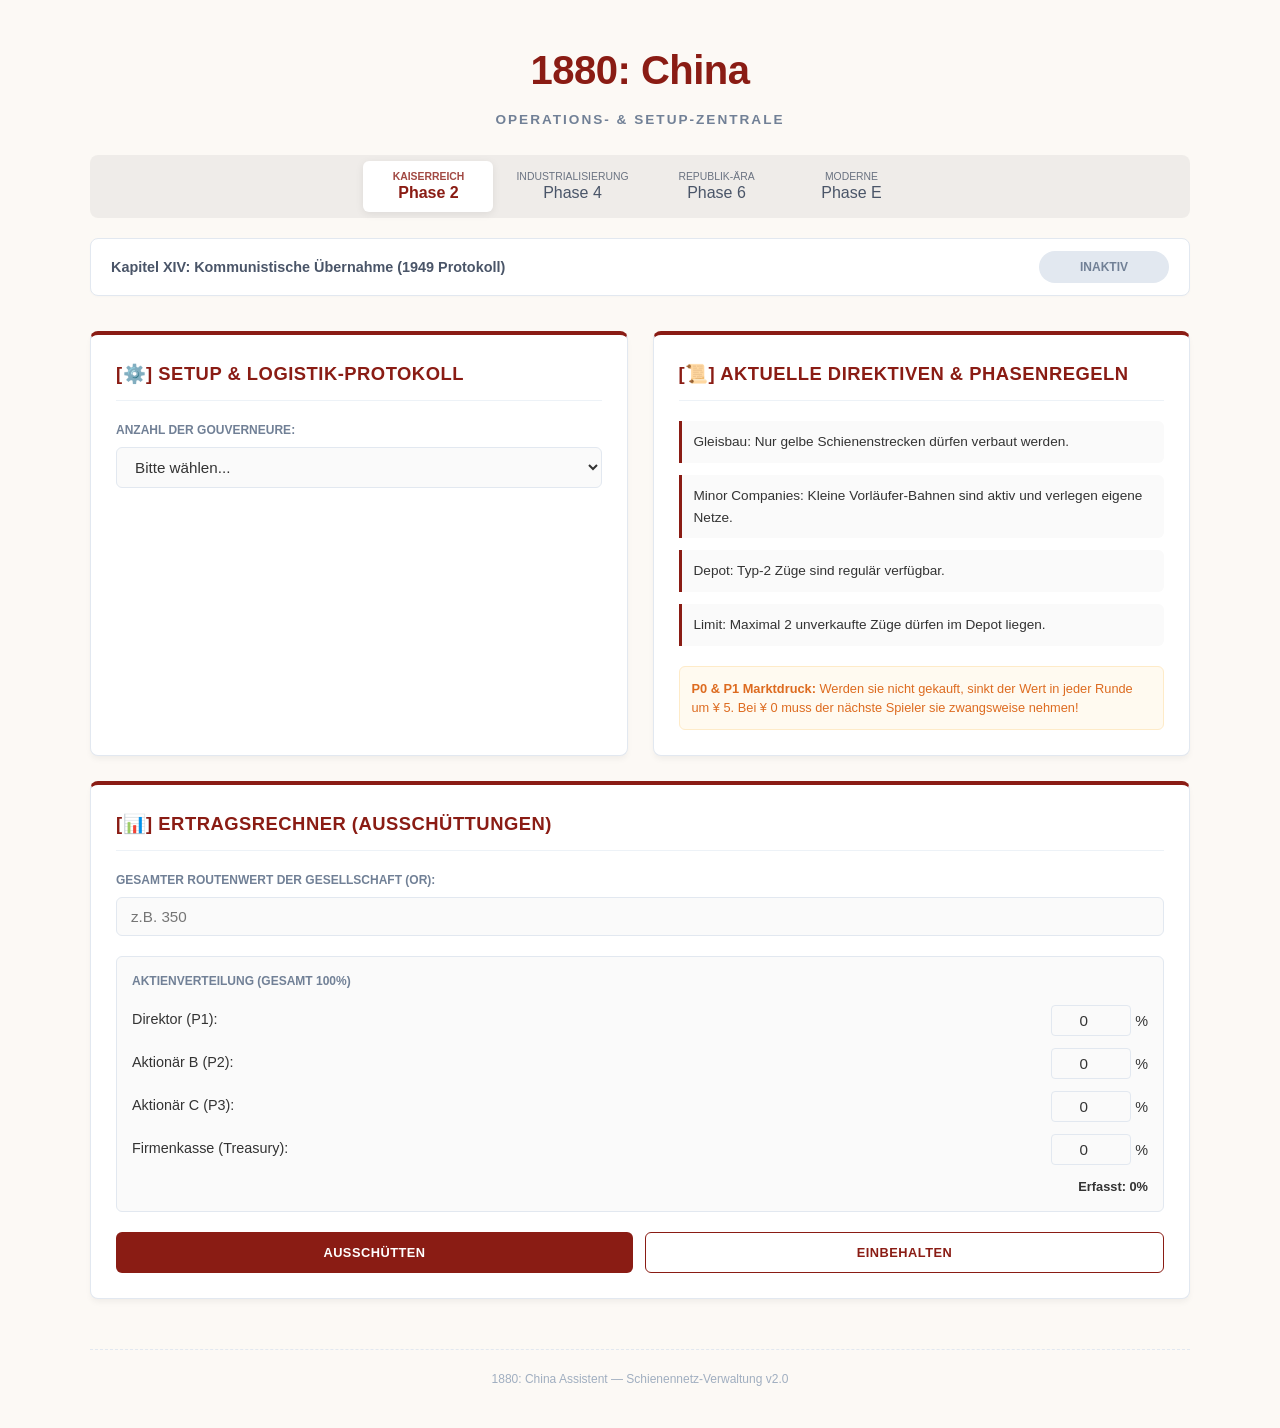
==== commit 7a5b8afe: "Update index.html" ====
--- a/index.html
+++ b/index.html
@@ -3,273 +3,232 @@
 <head>
     <meta charset="UTF-8">
     <meta name="viewport" content="width=device-width, initial-scale=1.0">
-    <title>1880: China – Neon-Kaiserreich Kontrollzentrum</title>
+    <title>1880: China – Betriebs-Assistent</title>
     
     <style>
-        /* --- RADIKALES CYBER-DYNASTIE THEMING --- */
+        /* --- SUBTILES, REINES UND FUNKTIONALES STYLING --- */
         * { 
             box-sizing: border-box; 
-            transition: all 0.4s cubic-bezier(0.25, 0.8, 0.25, 1);
-        }
-
-        body::before {
-            content: " ";
-            display: block;
-            position: fixed;
-            top: 0; left: 0; bottom: 0; right: 0;
-            background: linear-gradient(rgba(18, 16, 16, 0) 50%, rgba(0, 0, 0, 0.25) 50%), linear-gradient(90deg, rgba(255, 0, 0, 0.06), rgba(0, 255, 0, 0.02), rgba(0, 0, 255, 0.06));
-            z-index: 9999;
-            background-size: 100% 4px, 6px 100%;
-            pointer-events: none;
+            transition: background-color 0.3s, border-color 0.3s, color 0.3s;
         }
 
         body {
             margin: 0;
             padding: 40px 20px;
-            background-color: #05070b;
-            color: #c5cedb;
-            font-family: 'Courier New', Courier, monospace;
-            min-height: 100vh;
+            background-color: #f4f5f7;
+            color: #333333;
+            font-family: -apple-system, BlinkMacSystemFont, "Segoe UI", Roboto, Helvetica, Arial, sans-serif;
+            line-height: 1.5;
             display: flex;
             flex-direction: column;
             align-items: center;
         }
 
-        .top-ornament {
-            position: absolute;
-            top: 0; left: 0; right: 0;
-            height: 6px;
-            background: #ff2a5f;
-            box-shadow: 0 0 20px #ff2a5f, 0 0 40px #ff2a5f;
-            z-index: 10;
-            animation: pulse-laser 2s infinite alternate;
-        }
-
-        @keyframes pulse-laser {
-            0% { opacity: 0.6; box-shadow: 0 0 10px #ff2a5f; }
-            100% { opacity: 1; box-shadow: 0 0 25px #ff2a5f, 0 0 50px #ff2a5f; }
-        }
-
-        /* --- EPOCHEN-STILE (THEMES) --- */
-        body[data-theme="2"] { --neon: #ff2a5f; --bg-card: #0f0a0d; --border: #ff2a5f; --accent: #ffb703; }
-        body[data-theme="2"] h1 { color: #ff2a5f; text-shadow: 0 0 15px #ff2a5f; }
-
-        body[data-theme="4"] { --neon: #00f5d4; --bg-card: #050f0e; --border: #00f5d4; --accent: #00bbf9; }
-        body[data-theme="4"] h1 { color: #00f5d4; text-shadow: 0 0 15px #00f5d4; }
-
-        body[data-theme="6"] { --neon: #00bbf9; --bg-card: #040d14; --border: #00bbf9; --accent: #f15bb5; }
-        body[data-theme="6"] h1 { color: #00bbf9; text-shadow: 0 0 15px #00bbf9; }
-
-        body[data-theme="E"] { --neon: #9b5de5; --bg-card: #0b0512; --border: #9b5de5; --accent: #f15bb5; }
-        body[data-theme="E"] h1 { color: #9b5de5; text-shadow: 0 0 15px #9b5de5; }
-
-        /* --- RED REVOLUTION STATE --- */
-        body[data-communist="true"] {
-            --neon: #ff0000 !important;
-            --border: #ff0000 !important;
-            --accent: #ffcc00 !important;
-        }
-
-        .wrapper { width: 100%; max-width: 1200px; z-index: 2; }
-        header { text-align: center; margin-bottom: 40px; }
+        /* --- THEMEN-PALETTEN (KREATIV ABER BALANCIERT) --- */
+        /* Ära 2: Kaiserliche Qing-Dynastie (Tiefrot & Gold-Nuancen) */
+        body[data-theme="2"] { background-color: #fcf9f5; --primary: #8a1c14; --accent: #d4af37; --bg-card: #ffffff; --text: #333; }
+        body[data-theme="2"] h1 { color: #8a1c14; }
+
+        /* Ära 4: Industrialisierung (Maschinen-Grau & Eisen) */
+        body[data-theme="4"] { background-color: #f0f2f5; --primary: #4a5568; --accent: #dd6b20; --bg-card: #ffffff; --text: #2d3748; }
+        body[data-theme="4"] h1 { color: #2d3748; }
+
+        /* Ära 6: Republik & Kommunismus (Klassisches Revolutions-Rot) */
+        body[data-theme="6"] { background-color: #fdf2f2; --primary: #c53030; --accent: #9b2c2c; --bg-card: #ffffff; --text: #1a202c; }
+        body[data-theme="6"] h1 { color: #c53030; }
+
+        /* Ära E: Die Moderne (Minimalistisches High-Tech) */
+        body[data-theme="E"] { background-color: #f7fafc; --primary: #2b6cb0; --accent: #319795; --bg-card: #ffffff; --text: #2d3748; }
+        body[data-theme="E"] h1 { color: #2b6cb0; }
+
+        /* --- HARTER ÜBERSCHREIB-MODUS BEI AKTIVEM KOMMUNISMUS --- */
+        body[data-communist="true"] { 
+            background-color: #fef2f2 !important; 
+            --primary: #9b2c2c !important; 
+            --accent: #e53e3e !important;
+        }
+
+        .wrapper { width: 100%; max-width: 1100px; }
+        header { text-align: center; margin-bottom: 35px; }
         
-        h1 { margin: 15px 0 5px 0; font-size: 3.5rem; font-weight: 900; letter-spacing: 4px; text-transform: uppercase; }
-        .subtitle { font-size: 0.9rem; text-transform: uppercase; letter-spacing: 0.4em; color: #6272a4; font-weight: bold; }
-
+        h1 { margin: 0 0 10px 0; font-size: 2.5rem; font-weight: 700; letter-spacing: -0.5px; }
+        .subtitle { font-size: 0.85rem; text-transform: uppercase; letter-spacing: 2px; color: #718096; font-weight: 600; }
+
+        /* Phasen-Schalter */
         .nav-container { 
             display: flex; 
             justify-content: center; 
-            background: #121620; 
-            padding: 8px; 
-            border-radius: 0px; 
-            margin-top: 30px; 
-            gap: 10px; 
-            border: 2px dashed #282a36;
+            background: #eddcd2; 
+            padding: 6px; 
+            border-radius: 8px; 
+            margin-top: 25px; 
+            gap: 5px;
+            background-color: rgba(0,0,0,0.05);
         }
 
         .phase-btn { 
-            background: #1a1f2c; 
-            border: 1px solid #282a36; 
-            padding: 12px 20px; 
+            background: transparent; 
+            border: none;
+            padding: 10px 18px; 
             cursor: pointer; 
-            color: #6272a4; 
+            color: #4a5568; 
             display: flex; 
             flex-direction: column; 
             align-items: center; 
-            min-width: 150px;
+            min-width: 130px;
             font-family: inherit;
-        }
-        .phase-btn:hover { background: #282a36; color: #fff; }
+            border-radius: 6px;
+            font-weight: 500;
+        }
+        .phase-btn:hover { background-color: rgba(0,0,0,0.03); }
         .phase-btn[data-active="true"] { 
             background: var(--bg-card); 
-            color: #fff; 
-            border: 1px solid var(--border); 
-            box-shadow: inset 0 0 10px var(--neon), 0 0 15px var(--neon);
-        }
-        .btn-era { font-size: 0.65rem; text-transform: uppercase; letter-spacing: 1px; margin-bottom: 4px; opacity: 0.7; }
-        .btn-ph { font-size: 1.1rem; font-weight: 900; }
-
-        /* REVOLUTIONS-SCHALTER PANELS */
+            color: var(--primary); 
+            box-shadow: 0 2px 8px rgba(0,0,0,0.08);
+            font-weight: 700;
+        }
+        .btn-era { font-size: 0.65rem; text-transform: uppercase; opacity: 0.8; margin-bottom: 2px; }
+        .btn-ph { font-size: 1rem; }
+
+        /* Kommunismus-Hebel Panel */
         .revolution-panel {
             margin-top: 20px;
-            padding: 15px;
-            background: #110507;
-            border: 2px solid #ff0033;
+            padding: 12px 20px;
+            background: #fff;
+            border: 1px solid #e2e8f0;
+            border-radius: 8px;
             display: flex;
             justify-content: space-between;
             align-items: center;
-            box-shadow: 0 0 15px rgba(255, 0, 51, 0.2);
-        }
-        .rev-title { font-weight: bold; color: #ff0033; font-size: 0.9rem; letter-spacing: 1px; }
-        .rev-switch {
-            display: inline-block;
-            position: relative;
-            width: 140px;
-            height: 35px;
-        }
+            box-shadow: 0 1px 3px rgba(0,0,0,0.02);
+        }
+        .rev-title { font-weight: 600; color: #4a5568; font-size: 0.9rem; }
+        body[data-communist="true"] .rev-title { color: #c53030; }
+        
+        .rev-switch { display: inline-block; position: relative; width: 130px; height: 32px; }
         .rev-switch input { opacity: 0; width: 0; height: 0; }
         .slider {
             position: absolute; cursor: pointer; top: 0; left: 0; right: 0; bottom: 0;
-            background-color: #222; border: 1px solid #ff0033;
+            background-color: #e2e8f0; border-radius: 20px;
             display: flex; align-items: center; justify-content: center;
-            font-size: 0.75rem; font-weight: bold; color: #666;
-        }
-        .slider::before {
-            content: "DEAKTIVIERT"; color: #ff0033;
-        }
-        input:checked + .slider {
-            background-color: #ff0033; color: #000;
-            box-shadow: 0 0 15px #ff0033;
-        }
-        input:checked + .slider::before {
-            content: "⚠️ SYSTEM XIV ACTIVE"; color: #000;
-        }
-
-        .grid { display: grid; grid-template-columns: 1fr; gap: 30px; margin-top: 20px; }
-        @media (min-width: 900px) { .grid { grid-template-columns: 1fr 1fr; } }
+            font-size: 0.75rem; font-weight: bold; color: #718096;
+        }
+        .slider::before { content: "INAKTIV"; }
+        input:checked + .slider { background-color: #c53030; color: #fff; }
+        input:checked + .slider::before { content: "⚠️ KAPITEL XIV"; }
+
+        /* Grid & Cards */
+        .grid { display: grid; grid-template-columns: 1fr; gap: 25px; margin-top: 25px; }
+        @media (min-width: 850px) { .grid { grid-template-columns: 1fr 1fr; } }
         
         .card { 
             background: var(--bg-card); 
-            border: 2px solid var(--border); 
-            padding: 30px; 
-            box-shadow: 0 0 20px rgba(0,0,0,0.7), inset 0 0 15px rgba(0,0,0,0.5);
+            border: 1px solid #e2e8f0;
+            border-top: 4px solid var(--primary);
+            border-radius: 8px;
+            padding: 25px; 
+            box-shadow: 0 4px 6px -1px rgba(0,0,0,0.05);
             position: relative;
         }
-        .card::before {
-            content: ""; position: absolute; top: -2px; left: -2px; width: 15px; height: 15px; border-top: 4px solid var(--accent); border-left: 4px solid var(--accent);
-        }
-        .card::after {
-            content: ""; position: absolute; bottom: -2px; right: -2px; width: 15px; height: 15px; border-bottom: 4px solid var(--accent); border-right: 4px solid var(--accent);
-        }
 
         .card h2 { 
-            margin-top: 0; font-size: 1.4rem; padding-bottom: 15px; margin-bottom: 25px; 
-            color: #fff; border-bottom: 1px dashed var(--border); text-transform: uppercase; letter-spacing: 1px;
-        }
-
-        .form-group { margin-bottom: 25px; }
-        .form-group label { display: block; font-size: 0.8rem; text-transform: uppercase; font-weight: bold; margin-bottom: 10px; color: var(--accent); letter-spacing: 1px; }
+            margin-top: 0; font-size: 1.15rem; padding-bottom: 12px; margin-bottom: 20px; 
+            color: var(--primary); border-bottom: 1px solid #edf2f7; text-transform: uppercase; letter-spacing: 0.5px;
+        }
+
+        .form-group { margin-bottom: 20px; }
+        .form-group label { display: block; font-size: 0.75rem; text-transform: uppercase; font-weight: 700; margin-bottom: 8px; color: #718096; }
         
         select, input { 
-            width: 100%; padding: 12px 15px; font-size: 1rem; background: #000; border: 1px solid #282a36; 
-            color: #fff; font-family: inherit; outline: none;
-        }
-        select:focus, input:focus {
-            border-color: var(--border);
-            box-shadow: 0 0 10px var(--neon);
-        }
+            width: 100%; padding: 10px 14px; font-size: 0.95rem; background: #fafafa; border: 1px solid #e2e8f0; 
+            color: var(--text); font-family: inherit; outline: none; border-radius: 6px;
+        }
+        select:focus, input:focus { border-color: var(--primary); background: #fff; }
 
         .collapsible { max-height: 0; overflow: hidden; opacity: 0; }
-        .collapsible.show { max-height: 1000px; opacity: 1; margin-top: 25px; }
+        .collapsible.show { max-height: 1000px; opacity: 1; margin-top: 20px; }
 
         .badge { 
-            padding: 15px; text-align: center; font-weight: bold; font-size: 1.1rem; 
-            background: #000; border: 1px solid var(--border); color: var(--accent);
-            box-shadow: 0 0 10px rgba(0,0,0,0.5); margin-bottom: 25px; 
+            padding: 12px; text-align: center; font-weight: 700; font-size: 1rem; border-radius: 6px;
+            background: #fafafa; border: 1px solid #e2e8f0; color: var(--primary); margin-bottom: 20px; 
         }
 
         .checklist { list-style: none; padding: 0; margin: 0; }
-        .checklist li { display: flex; gap: 15px; margin-bottom: 18px; font-size: 0.85rem; line-height: 1.6; border-left: 2px solid #282a36; padding-left: 10px; }
+        .checklist li { display: flex; gap: 12px; margin-bottom: 14px; font-size: 0.85rem; line-height: 1.5; color: #4a5568; }
         .checklist input[type="checkbox"] { 
-            width: 18px; height: 18px; appearance: none; border: 2px solid var(--border); background: #000; cursor: pointer; position: relative;
-        }
-        .checklist input[type="checkbox"]:checked::before {
-            content: "✕"; position: absolute; top: -2px; left: 2px; color: var(--accent); font-weight: bold; font-size: 14px;
-        }
-
-        .rules-list { padding-left: 0; list-style: none; margin: 0; font-size: 0.9rem; line-height: 1.7; }
-        .rules-list li { margin-bottom: 15px; padding: 10px; background: rgba(0,0,0,0.4); border-left: 3px solid var(--border); }
+            width: 16px; height: 16px; margin-top: 2px; accent-color: var(--primary); cursor: pointer;
+        }
+
+        .rules-list { padding-left: 0; list-style: none; margin: 0; font-size: 0.85rem; line-height: 1.6; }
+        .rules-list li { margin-bottom: 12px; padding: 10px 12px; background: #fafafa; border-left: 3px solid var(--primary); border-radius: 0 6px 6px 0; }
 
         .info-note { 
-            padding: 15px; font-size: 0.8rem; background: #120a0d; border: 1px solid #ff2a5f; color: #ff2a5f; margin-top: 25px; line-height: 1.6; 
-        }
-
-        /* Ledger-Matrix */
-        .share-box { padding: 20px; background: rgba(0,0,0,0.5); border: 1px solid #282a36; margin-bottom: 25px; position: relative;}
-        .share-box-title { display: block; font-size: 0.8rem; font-weight: bold; text-transform: uppercase; color: var(--accent); margin-bottom: 20px; }
-        .share-row { display: flex; justify-content: space-between; align-items: center; margin-bottom: 15px; font-size: 0.9rem; }
-        .share-row input { width: 90px; text-align: center; padding: 8px; font-weight: bold; border-color: var(--border); }
-        .counter-text { text-align: right; font-size: 0.8rem; font-weight: bold; margin-top: 15px; }
-
-        /* Glühender Warn-Badge für den Markt-Freeze */
+            padding: 12px; font-size: 0.8rem; background: #fffaf0; border: 1px solid #feebc8; color: #dd6b20; border-radius: 6px; margin-top: 20px; 
+        }
+
+        /* Ledger */
+        .share-box { padding: 15px; background: #fafafa; border: 1px solid #e2e8f0; border-radius: 6px; margin-bottom: 20px; position: relative;}
+        .share-box-title { display: block; font-size: 0.75rem; font-weight: 700; text-transform: uppercase; color: #718096; margin-bottom: 15px; }
+        .share-row { display: flex; justify-content: space-between; align-items: center; margin-bottom: 12px; font-size: 0.9rem; }
+        .share-row input { width: 80px; text-align: center; padding: 6px; border-radius: 4px; }
+        .counter-text { text-align: right; font-size: 0.8rem; font-weight: 700; margin-top: 10px; }
+
+        /* Subtiler Freeze-Overlay statt fettem Rot */
         .market-freeze-overlay {
             display: none; position: absolute; top: 0; left: 0; right: 0; bottom: 0;
-            background: rgba(20, 0, 0, 0.9); border: 2px dashed #ff0000;
+            background: rgba(255, 255, 255, 0.9); border-radius: 6px;
             align-items: center; justify-content: center; text-align: center;
-            padding: 20px; z-index: 10; color: #ff0000; font-weight: bold;
-            box-shadow: inset 0 0 30px #ff0000;
+            padding: 15px; z-index: 10; color: #c53030; font-weight: 600; font-size: 0.85rem;
         }
         body[data-communist="true"] .market-freeze-overlay { display: flex; }
 
-        /* Cyber-Buttons */
-        .btn-group { display: flex; gap: 15px; }
+        /* Buttons */
+        .btn-group { display: flex; gap: 12px; }
         .btn { 
-            flex: 1; padding: 16px; border: none; font-weight: bold; color: #000; cursor: pointer; 
-            text-transform: uppercase; font-size: 0.9rem; letter-spacing: 1px; font-family: inherit;
-        }
-        .btn-pay { background: var(--border); color: #000; box-shadow: 0 0 15px var(--neon); }
-        .btn-withhold { background: transparent; color: var(--border); border: 2px solid var(--border); }
-        .btn:hover { filter: brightness(1.2); box-shadow: 0 0 25px var(--neon); }
-
-        .results-box { padding: 20px; background: #000; border: 1px dashed var(--border); }
-        .results-box h4 { margin: 0 0 15px 0; text-transform: uppercase; font-size: 0.8rem; color: var(--accent); }
-        .results-box ul { padding-left: 0; list-style: none; margin: 0; font-size: 0.85rem; line-height: 1.7; }
-        .results-box li { margin-bottom: 10px; padding: 8px; background: rgba(255,255,255,0.03); }
-
-        footer { text-align: center; font-size: 0.7rem; color: #282a36; margin-top: 60px; padding-top: 20px; border-top: 1px dashed #282a36; width: 100%; }
+            flex: 1; padding: 12px; border: none; font-weight: 600; cursor: pointer; border-radius: 6px;
+            text-transform: uppercase; font-size: 0.8rem; letter-spacing: 0.5px; font-family: inherit;
+        }
+        .btn-pay { background: var(--primary); color: #fff; }
+        .btn-withhold { background: transparent; color: var(--primary); border: 1px solid var(--primary); }
+        .btn:hover { opacity: 0.9; }
+
+        .results-box { padding: 15px; background: #fafafa; border: 1px dashed #e2e8f0; border-radius: 6px; }
+        .results-box h4 { margin: 0 0 10px 0; text-transform: uppercase; font-size: 0.75rem; color: #718096; }
+        .results-box ul { padding-left: 0; list-style: none; margin: 0; font-size: 0.85rem; line-height: 1.6; }
+        .results-box li { margin-bottom: 8px; padding: 6px 10px; background: #fff; border: 1px solid #edf2f7; border-radius: 4px; }
+
+        footer { text-align: center; font-size: 0.75rem; color: #a0aec0; margin-top: 50px; padding-top: 20px; border-top: 1px dashed #e2e8f0; width: 100%; }
     </style>
 </head>
 <body data-theme="2" data-communist="false">
 
-    <div class="top-ornament"></div>
-
     <div class="wrapper">
         <header>
             <h1>1880: China</h1>
-            <div class="subtitle">=== NEON DYNASTY PROTOCOL RECON ===</div>
+            <div class="subtitle">Operations- & Setup-Zentrale</div>
             
             <div class="nav-container">
                 <button class="phase-btn" id="btn-2" data-active="true">
-                    <span class="btn-era">Qing Cyber-Core</span>
-                    <span class="btn-ph">SYSTEM 2</span>
+                    <span class="btn-era">Kaiserreich</span>
+                    <span class="btn-ph">Phase 2</span>
                 </button>
                 <button class="phase-btn" id="btn-4" data-active="false">
-                    <span class="btn-era">Heavy Industrial</span>
-                    <span class="btn-ph">SYSTEM 4</span>
+                    <span class="btn-era">Industrialisierung</span>
+                    <span class="btn-ph">Phase 4</span>
                 </button>
                 <button class="phase-btn" id="btn-6" data-active="false">
-                    <span class="btn-era">Republic Net</span>
-                    <span class="btn-ph">SYSTEM 6</span>
+                    <span class="btn-era">Republik-Ära</span>
+                    <span class="btn-ph">Phase 6</span>
                 </button>
                 <button class="phase-btn" id="btn-E" data-active="false">
-                    <span class="btn-era">Neo-Modern Era</span>
-                    <span class="btn-ph">SYSTEM E</span>
+                    <span class="btn-era">Moderne</span>
+                    <span class="btn-ph">Phase E</span>
                 </button>
             </div>
 
             <!-- XIV. COMMUNIST TAKEOVER INTERFACE -->
             <div class="revolution-panel">
-                <span class="rev-title">⚠️ XIV. COMMUNIST TAKEOVER (1949 PROTOCOL):</span>
+                <span class="rev-title">Kapitel XIV: Kommunistische Übernahme (1949 Protokoll)</span>
                 <label class="rev-switch">
                     <input type="checkbox" id="communist-toggle">
                     <span class="slider"></span>
@@ -278,80 +237,76 @@
         </header>
 
         <main class="grid">
-            <!-- RECHNER & LOGISTIK -->
             <div class="card">
-                <h2>[🏮] SYSTEM-SETUP & LOGS</h2>
+                <h2>[⚙️] Setup & Logistik-Protokoll</h2>
                 <div class="form-group">
-                    <label for="players">Gouverneure verifizieren:</label>
+                    <label for="players">Anzahl der Gouverneure:</label>
                     <select id="players">
-                        <option value="0">// WAITING FOR DATA...</option>
-                        <option value="3">3 GOUVERNEURE</option>
-                        <option value="4">4 GOUVERNEURE</option>
-                        <option value="5">5 GOUVERNEURE</option>
-                        <option value="6">6 GOUVERNEURE</option>
-                        <option value="7">7 GOUVERNEURE</option>
+                        <option value="0">Bitte wählen...</option>
+                        <option value="3">3 Spieler</option>
+                        <option value="4">4 Spieler</option>
+                        <option value="5">5 Spieler</option>
+                        <option value="6">6 Spieler</option>
+                        <option value="7">7 Spieler</option>
                     </select>
                 </div>
 
                 <div id="setup-collapse" class="collapsible">
-                    <div class="badge" id="cash-badge">CREDITS: ¥ 0</div>
+                    <div class="badge" id="cash-badge">Startkapital: ¥ 0</div>
                     <ul class="checklist">
-                        <li><input type="checkbox"> <div><strong>BARBESTAND:</strong> Startguthaben komplett an Befehlshaber auszahlen. Rest sichert die Hauptbank.</div></li>
-                        <li><input type="checkbox"> <div><strong>PRIVAT-PROTOKOLLE (P0–P7):</strong> Markt-Einspeisung numerisch aufschalten.</div></li>
-                        <li><input type="checkbox"> <div><strong>ZERTIFIKATS-MATRIX:</strong> 10%-Tranchen stapeln: Unten fünf 10%-Module, Par-Zertifikat, drei 10%-Module, oben 30%-Direktoren-Kern.</div></li>
-                        <li><input type="checkbox"> <div id="checklist-turn-cards">Reihenfolge-Vektoren initialisieren.</div></li>
+                        <li><input type="checkbox"> <div><strong>Barbestand:</strong> Startguthaben an die Spieler auszahlen. Der Rest bildet die Hauptbank.</div></li>
+                        <li><input type="checkbox"> <div><strong>Private Verträge (P0–P7):</strong> Gemäß Spieleranzahl in den offenen Markt einspeisen.</div></li>
+                        <li><input type="checkbox"> <div><strong>Zertifikats-Stapel:</strong> 10%-Tranchen präzise schichten: Unten fünf 10%-Karten, Par-Zertifikat, drei 10%-Karten, oben der 30%-Direktorenanteil.</div></li>
+                        <li><input type="checkbox"> <div id="checklist-turn-cards">Reihenfolge-Karten bereitlegen.</div></li>
                     </ul>
                 </div>
             </div>
 
             <div class="card">
-                <h2>[📜] KAISERLICHE ERST-DIREKTIVEN</h2>
+                <h2>[📜] Aktuelle Direktiven & Phasenregeln</h2>
                 <ul class="rules-list" id="rules-output"></ul>
                 <div class="info-note" id="market-warning-box">
-                    <strong>[CRITICAL WARNING] P0 & P1 MARKTDRUCK:</strong> Bleiben Datenblöcke unberührt, System-Wert-Kompression um ¥ 5. Bei ¥ 0 erfolgt Zwangs-Injektion beim nächsten Operator!
+                    <strong>P0 & P1 Marktdruck:</strong> Werden sie nicht gekauft, sinkt der Wert in jeder Runde um ¥ 5. Bei ¥ 0 muss der nächste Spieler sie zwangsweise nehmen!
                 </div>
             </div>
 
             <div class="card" style="grid-column: 1 / -1;">
-                <h2>[⚖️] RECHEN-MATRIX: ERTRAGSBUCH</h2>
+                <h2>[📊] Ertragsrechner (Ausschüttungen)</h2>
                 <div class="form-group">
-                    <label>ROUTEN-NETZWERK-ERTRAG DER GESELLSCHAFT (OR):</label>
-                    <input type="number" id="revenue" placeholder="SPEISEWERT EINGEBEN (z.B. 420)" step="10">
+                    <label>Gesamter Routenwert der Gesellschaft (OR):</label>
+                    <input type="number" id="revenue" placeholder="z.B. 350" step="10">
                 </div>
 
                 <div class="share-box">
-                    <!-- BLOCKADE BEI AKTIVIERTER ÜBERNAHME -->
                     <div class="market-freeze-overlay">
                         <div>
-                            💥 STOCK MARKET FROZEN 💥<br>
-                            <span style="font-size: 0.75rem; font-weight: normal; letter-spacing: 0px;">
-                                Gemäß Dekret XIV: Keine Kursänderungen in SR/OR.<br>
-                                Verkauf von Direktoren-Zertifikaten absolut blockiert!
-                            </span>
+                            <strong>Aktienmarkt eingefroren (Dekret XIV)</strong><br>
+                            Keine Kursbewegungen in SR/OR. Verkauf von Direktoren-Zertifikaten blockiert!
                         </div>
                     </div>
 
-                    <span class="share-box-title">// ABSOLUTE 100%-KONTROLLE DER AKTIEN-KNOTEN</span>
-                    <div class="share-row"><span>DIREKTOR INTERFACE (P1):</span><div><input type="number" id="share-p1" value="0" step="10"> %</div></div>
-                    <div class="share-row"><span>AKTIONÄR KNOTEN B (P2):</span><div><input type="number" id="share-p2" value="0" step="10"> %</div></div>
-                    <div class="share-row"><span>AKTIONÄR KNOTEN C (P3):</span><div><input type="number" id="share-p3" value="0" step="10"> %</div></div>
-                    <div class="share-row"><span>SYSTEM-FIRMENKASSE (TREASURY):</span><div><input type="number" id="share-treasury" value="0" step="10"> %</div></div>
-                    <div class="counter-text">SYNCHRONISATION: <span id="share-total">0%</span></div>
+                    <span class="share-box-title">Aktienverteilung (Gesamt 100%)</span>
+                    <div class="share-row"><span>Direktor (P1):</span><div><input type="number" id="share-p1" value="0" step="10"> %</div></div>
+                    <div class="share-row"><span>Aktionär B (P2):</span><div><input type="number" id="share-p2" value="0" step="10"> %</div></div>
+                    <div class="share-row"><span>Aktionär C (P3):</span><div><input type="number" id="share-p3" value="0" step="10"> %</div></div>
+                    <div class="share-row"><span>Firmenkasse (Treasury):</span><div><input type="number" id="share-treasury" value="0" step="10"> %</div></div>
+                    <div class="counter-text">Erfasst: <span id="share-total">0%</span></div>
                 </div>
 
                 <div class="btn-group">
-                    <button class="btn btn-pay" id="btn-action-pay">AUSSCHÜTTEN (TRANSACTION ON)</button>
-                    <button class="btn btn-withhold" id="btn-action-withhold">EINBEHALTEN (LOCK CAPITAL)</button>
+                    <button class="btn btn-pay" id="btn-action-pay">Ausschütten</button>
+                    <button class="btn btn-withhold" id="btn-action-withhold">Einbehalten</button>
                 </div>
 
                 <div id="payout-collapse" class="collapsible">
                     <div class="results-box">
-                        <h4>// AUSZAHLUNGS-PROTOKOLL:</h4>
+                        <h4>Auszahlungs-Split:</h4>
                         <ul id="payout-list"></ul>
                     </div>
                 </div>
             </div>
         </main>
+        <footer>1880: China Assistent — Schienennetz-Verwaltung v2.0</footer>
     </div>
 
     <audio id="bg-audio" loop></audio>
@@ -359,38 +314,38 @@
     <script>
         const phaseData = {
             '2': {
-                music: 'lancerevovii.github.io/秦颂 - Ode of the Qin (Chinese Qin Dynasty Anthem).mp3',
+                music: 'https://deinname.github.io/deinrepo/phase2.mp3',
                 rules: [
-                    '⚡ PERMITTIERTE STRÖME: Nur gelbe Schienennetze freigeschaltet.',
-                    '⚡ SCHMALSPUR-MINORS: Kleine Sub-Systeme booten und verlegen Schienen.',
-                    '⚡ DEPOT-STATUS: Typ-2 Lokomotiven stabil im freien Markt.',
-                    '⚡ NETZ-LIMIT: Strikte Obergrenze von max. 2 unverkauften Loks im Depot.'
+                    'Gleisbau: Nur gelbe Schienenstrecken dürfen verbaut werden.',
+                    'Minor Companies: Kleine Vorläufer-Bahnen sind aktiv und verlegen eigene Netze.',
+                    'Depot: Typ-2 Züge sind regulär verfügbar.',
+                    'Limit: Maximal 2 unverkaufte Züge dürfen im Depot liegen.'
                 ]
             },
             '4': {
                 music: 'https://deinname.github.io/deinrepo/phase4.mp3',
                 rules: [
-                    '⚡ AUSBAU-SCHALTUNG: Grüne Upgrades global freigeschaltet.',
-                    '⚡ FOREIGN INVESTORS: Ausländische Investitions-Vektoren rekonfiguriert.',
-                    '⚡ SYSTEM-ROST: Typ-2 Einheiten degenerieren am Ende der nächsten Operationsrunde unbarmherzig!',
-                    '⚡ LIMIT-SHIFT: Handkartenlimit für Zertifikats-Module verschoben.'
+                    'Gleisbau: Grüne Modernisierungs-Schienen sind ab jetzt freigeschaltet.',
+                    'Foreign Investors: Ausländische Investoren steigen in den Markt ein.',
+                    'Veralterung: Typ-2 Züge rosten unwiderruflich am Ende der nächsten Operationsrunde!',
+                    'Zertifikatslimit: Das Handkarten-Limit für Aktienzertifikate ändert sich.'
                 ]
             },
             '6': {
                 music: 'https://deinname.github.io/deinrepo/phase6.mp3',
                 rules: [
-                    '⚡ CORE-GRID-UPGRADE: Braune High-Tier-Verbindungen freigegeben.',
-                    '⚡ REPUBLIK-KRAFT: Mächtige Regierungs-Züge (G-Trains) online.',
-                    '⚡ FLOTTEN-DEGRADIERUNG: Typ-3 Züge terminieren am Ende der nächsten Operationsrunde.',
-                    '⚡ KURS-STURZ: Kapital-Verschluss (Einbehalten) triggert drastischere Marktverluste.'
+                    'Gleisbau: Braune High-Tier-Verbindungen sind für den Bau freigegeben.',
+                    'Staatsbahnen: Große, mächtige Regierungs-Züge (G-Trains) kommen ins Spiel.',
+                    'Veralterung: Typ-3 Züge werden am Ende der nächsten Operationsrunde ausgemustert.',
+                    'Einbehalten: Das Sichern von Gewinnen in der Firmenkasse führt zu schärferen Kursverlusten.'
                 ]
             },
             'E': {
                 music: 'https://deinname.github.io/deinrepo/phaseE.mp3',
                 rules: [
-                    '⚡ MAGLEV MATRIX: Graue Upgrades und High-Tech-Sektoren vollständig geladen.',
-                    '⚡ INSTANT PURGE: Typ-4 Züge rosten per sofort ohne Karenzzeit!',
-                    '⚡ TERMINATION SEQ: Shutdown-Protokoll und finale Vermögens-Bilanzierung aktiv.'
+                    'Gleisbau: Graue Magnetbahn-Gleise (Maglev) sind vollständig verfügbar.',
+                    'Sofort-Rost: Typ-4 Züge werden augenblicklich und ohne Übergangsfrist aus dem Spiel entfernt.',
+                    'Endspiel: Finale Operationsrunden und anschließende Vermögens-Bilanzierung eingeleitet.'
                 ]
             }
         };
@@ -409,8 +364,6 @@
 
             document.getElementById('btn-action-pay').addEventListener('click', () => runPayout(true));
             document.getElementById('btn-action-withhold').addEventListener('click', () => runPayout(false));
-            
-            // Revolutions-Hebel Event
             document.getElementById('communist-toggle').addEventListener('change', toggleRevolution);
 
             changePhase('2');
@@ -428,7 +381,7 @@
             if (audio && phaseData[phaseKey].music) {
                 audio.src = phaseData[phaseKey].music;
                 audio.volume = 0.15; 
-                audio.play().catch(() => console.log("Audio wartet auf Interaktion."));
+                audio.play().catch(() => console.log("Audio wartet auf User-Interaktion."));
             }
         }
 
@@ -443,31 +396,28 @@
             const isCommunist = document.getElementById('communist-toggle').checked;
             rulesOutput.innerHTML = '';
 
-            // Zeige Standard-Phasenregeln
             phaseData[currentPhase].rules.forEach(rule => {
                 const li = document.createElement('li');
                 li.innerHTML = rule;
                 rulesOutput.appendChild(li);
             });
 
-            // Wenn Kommunismus aktiv, injiziere die Dekret-XIV-Überschreibungen
             if (isCommunist) {
                 const overrideRules = [
-                    '🛑 [DEKRET XIV] MARKT-SANKTION: Der Aktienmarkt steht still. Keine Kursbewegungen erlaubt!',
-                    '🛑 [DEKRET XIV] ENTEIGNUNG: Private Gesellschaften (Privates) & Foreign Investors zahlen ab jetzt 0¥ Dividende.',
-                    '🛑 [DEKRET XIV] KADER-KONTROLLE: Direktoren dürfen absolut keine Firmenanteile mehr veräußern.'
+                    '🛑 <strong>[Dekret XIV]</strong> Der Aktienmarkt ist eingefroren. Keine Kursänderungen in SR/OR!',
+                    '🛑 <strong>[Dekret XIV]</strong> Private Companies & Foreign Investors zahlen ab jetzt 0¥ Dividende.',
+                    '🛑 <strong>[Dekret XIV]</strong> Direktoren dürfen keine Aktien der eigenen Gesellschaft verkaufen.'
                 ];
                 overrideRules.forEach(rule => {
                     const li = document.createElement('li');
-                    li.style.borderColor = '#ff0000';
-                    li.style.background = 'rgba(40, 0, 0, 0.5)';
+                    li.style.borderColor = '#c53030';
+                    li.style.background = '#fff5f5';
                     li.innerHTML = rule;
                     rulesOutput.insertBefore(li, rulesOutput.firstChild);
                 });
-                
-                document.getElementById('market-warning-box').innerHTML = `<strong>[SYSTEM XIV ACTIVE] PRIVATKAPITAL COLLAPSE:</strong> Private Companies zahlen bis zum Spielende keinerlei Dividenden mehr!`;
+                document.getElementById('market-warning-box').innerHTML = `<strong>[Kapitel XIV Aktiv]</strong> Die Dividenden der Privaten Firmen sind dauerhaft ausgesetzt!`;
             } else {
-                document.getElementById('market-warning-box').innerHTML = `<strong>[CRITICAL WARNING] P0 & P1 MARKTDRUCK:</strong> Bleiben Datenblöcke unberührt, System-Wert-Kompression um ¥ 5. Bei ¥ 0 erfolgt Zwangs-Injektion beim nächsten Operator!`;
+                document.getElementById('market-warning-box').innerHTML = `<strong>P0 & P1 Marktdruck:</strong> Werden sie nicht gekauft, sinkt der Wert in jeder Runde um ¥ 5. Bei ¥ 0 muss der nächste Spieler sie zwangsweise nehmen!`;
             }
         }
 
@@ -476,8 +426,8 @@
             const box = document.getElementById('setup-collapse');
             if (players === 0) { box.classList.remove('show'); return; }
             let cash = players === 3 ? 600 : players === 4 ? 480 : players === 5 ? 400 : players === 6 ? 340 : 300;
-            document.getElementById('cash-badge').innerText = `CREDIT-INJEKTION: ¥ ${cash} PRO OPERATOR`;
-            document.getElementById('checklist-turn-cards').innerHTML = `Reihenfolge-Vektoren (0 bis ${players - 1}) ausgeben. ID-0 erhält die antike Startspieler-Lokomotive!`;
+            document.getElementById('cash-badge').innerText = `Startkapital: ¥ ${cash} pro Spieler`;
+            document.getElementById('checklist-turn-cards').innerHTML = `Reihenfolge-Karten (0 bis ${players - 1}) ausgeben. Platz 0 startet mit der 2-Minor-Lokomotive!`;
             box.classList.add('show');
         }
 
@@ -489,7 +439,7 @@
             const total = p1 + p2 + p3 + treasury;
             const totalSpan = document.getElementById('share-total');
             totalSpan.innerText = total + '%';
-            totalSpan.style.color = (total === 100) ? 'var(--neon)' : '#ff0033';
+            totalSpan.style.color = (total === 100) ? 'var(--primary)' : '#c53030';
             return total;
         }
 
@@ -501,34 +451,34 @@
 
             list.innerHTML = '';
 
-            if (revenue <= 0) { alert("ERROR: NETZWERK-ERTRAGS-KNOTEN LEER!"); box.classList.remove('show'); return; }
+            if (revenue <= 0) { alert("Bitte einen gültigen Ertragswert eingeben."); box.classList.remove('show'); return; }
 
             if (!isPayout) {
-                list.innerHTML += `<li><strong>LOCKDOWN:</strong> Ertrag komplett gesperrt. +¥ ${revenue} direkt in Firmenkasse transferiert.</li>`;
+                list.innerHTML += `<li><strong>Einbehalten:</strong> Voller Ertrag (+¥ ${revenue}) geht in die Firmenkasse.</li>`;
                 if (isCommunist) {
-                    list.innerHTML += `<li style="color:#ff0000;"><em>MARKTVERSCHIEBUNG BLOCKIERT:</em> Kurs-Modul aufgrund von Dekret XIV eingefroren!</li>`;
+                    list.innerHTML += `<li style="color:#c53030;"><em>Marktwert-Freeze:</em> Keine Kursänderung wegen Dekret XIV.</li>`;
                 } else {
-                    list.innerHTML += `<li><em>MARKTVERSCHIEBUNG:</em> Kurs-Modul sinkt oder mutiert nach links/unten.</li>`;
+                    list.innerHTML += `<li><em>Kursänderung:</em> Aktienkurs sinkt (Verschiebung nach links/unten).</li>`;
                 }
                 box.classList.add('show');
                 return;
             }
 
-            if (countShares() !== 100) { alert("CRITICAL ERROR: AKTIEN-NETZWERK ASYNCHRON! SUMME MUSS EXAKT 100% SEIN."); box.classList.remove('show'); return; }
-
-            const shareIds = { 'p1': 'DIREKTOR (P1)', 'p2': 'AKTIONÄR (P2)', 'p3': 'AKTIONÄR (P3)', 'treasury': 'FIRMENKASSE (TREASURY)' };
+            if (countShares() !== 100) { alert("Die Summe der Aktienanteile muss exakt 100% ergeben."); box.classList.remove('show'); return; }
+
+            const shareIds = { 'p1': 'Direktor (P1)', 'p2': 'Aktionär B (P2)', 'p3': 'Aktionär C (P3)', 'treasury': 'Firmenkasse (Treasury)' };
             for (const [id, name] of Object.entries(shareIds)) {
                 const percent = parseInt(document.getElementById('share-' + id).value) || 0;
                 if (percent > 0) {
                     const cash = Math.round(revenue * (percent / 100));
-                    list.innerHTML += `<li><strong>${name}:</strong> +¥ ${cash} Credits geschaltet (${percent}% Knotenlast).</li>`;
+                    list.innerHTML += `<li><strong>${name}:</strong> Erhält ¥ ${cash} (${percent}% Anteil).</li>`;
                 }
             }
             
             if (isCommunist) {
-                list.innerHTML += `<li style="color:#ff0000;"><em>MARKTVERSCHIEBUNG BLOCKIERT:</em> Dividenden-Injektion erfolgreich, aber Kursänderungen sind per Dekret XIV ausgesetzt!</li>`;
+                list.innerHTML += `<li style="color:#c53030;"><em>Marktwert-Freeze:</em> Ertrag ausgezahlt, aber Kursänderung ist blockiert!</li>`;
             } else {
-                list.innerHTML += `<li><em>MARKTVERSCHIEBUNG:</em> Dividenden-Injektion erfolgreich. Kurs-Modul steigt um 1 Feld.</li>`;
+                list.innerHTML += `<li><em>Kursänderung:</em> Dividende gezahlt. Aktienkurs steigt (Verschiebung um 1 Feld nach rechts).</li>`;
             }
             box.classList.add('show');
         }
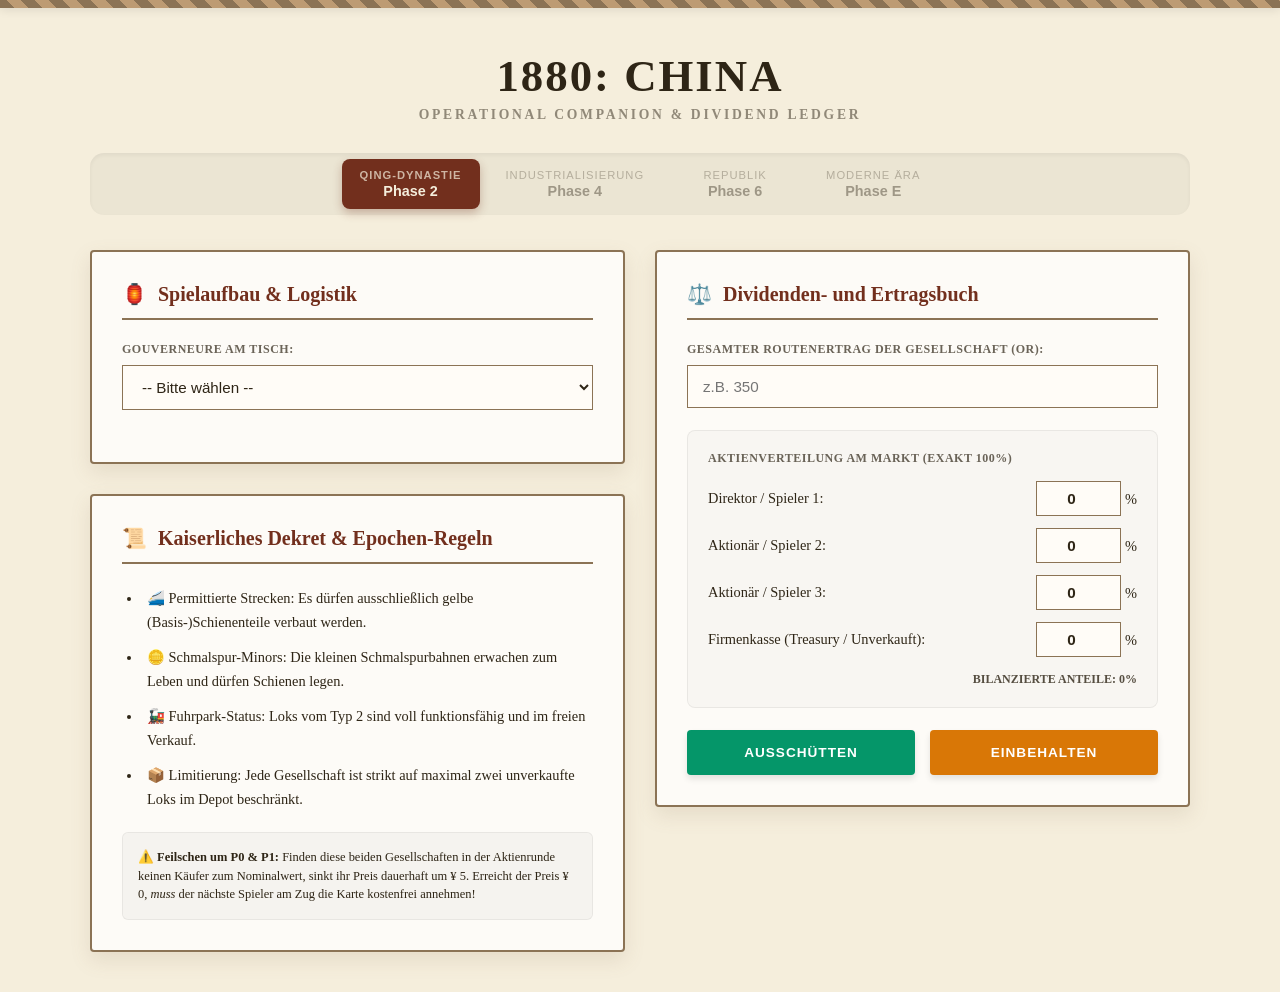
==== commit 8de86f7a: "Update index.html" ====
--- a/index.html
+++ b/index.html
@@ -3,213 +3,144 @@
 <head>
     <meta charset="UTF-8">
     <meta name="viewport" content="width=device-width, initial-scale=1.0">
-    <title>1880: China – Betriebs-Assistent</title>
+    <title>1880: China – Kaiserlicher Bahn-Begleiter</title>
     
     <style>
-        /* --- SUBTILES, REINES UND FUNKTIONALES STYLING --- */
+        /* --- EDLES THEMING & LAYOUT FÜR 1880: CHINA --- */
         * { 
             box-sizing: border-box; 
-            transition: background-color 0.3s, border-color 0.3s, color 0.3s;
+            transition: background-color 0.4s ease, color 0.3s ease, border-color 0.3s ease;
         }
 
         body {
             margin: 0;
             padding: 40px 20px;
-            background-color: #f4f5f7;
-            color: #333333;
-            font-family: -apple-system, BlinkMacSystemFont, "Segoe UI", Roboto, Helvetica, Arial, sans-serif;
-            line-height: 1.5;
+            font-family: Georgia, serif;
+            min-height: 100vh;
             display: flex;
             flex-direction: column;
             align-items: center;
         }
 
-        /* --- THEMEN-PALETTEN (KREATIV ABER BALANCIERT) --- */
-        /* Ära 2: Kaiserliche Qing-Dynastie (Tiefrot & Gold-Nuancen) */
-        body[data-theme="2"] { background-color: #fcf9f5; --primary: #8a1c14; --accent: #d4af37; --bg-card: #ffffff; --text: #333; }
-        body[data-theme="2"] h1 { color: #8a1c14; }
-
-        /* Ära 4: Industrialisierung (Maschinen-Grau & Eisen) */
-        body[data-theme="4"] { background-color: #f0f2f5; --primary: #4a5568; --accent: #dd6b20; --bg-card: #ffffff; --text: #2d3748; }
-        body[data-theme="4"] h1 { color: #2d3748; }
-
-        /* Ära 6: Republik & Kommunismus (Klassisches Revolutions-Rot) */
-        body[data-theme="6"] { background-color: #fdf2f2; --primary: #c53030; --accent: #9b2c2c; --bg-card: #ffffff; --text: #1a202c; }
-        body[data-theme="6"] h1 { color: #c53030; }
-
-        /* Ära E: Die Moderne (Minimalistisches High-Tech) */
-        body[data-theme="E"] { background-color: #f7fafc; --primary: #2b6cb0; --accent: #319795; --bg-card: #ffffff; --text: #2d3748; }
-        body[data-theme="E"] h1 { color: #2b6cb0; }
-
-        /* --- HARTER ÜBERSCHREIB-MODUS BEI AKTIVEM KOMMUNISMUS --- */
-        body[data-communist="true"] { 
-            background-color: #fef2f2 !important; 
-            --primary: #9b2c2c !important; 
-            --accent: #e53e3e !important;
-        }
-
-        .wrapper { width: 100%; max-width: 1100px; }
+        /* Kaiserliche Ornament-Leiste am oberen Bildschirmrand */
+        .top-ornament {
+            position: absolute;
+            top: 0;
+            left: 0;
+            right: 0;
+            height: 8px;
+            background: repeating-linear-gradient(45deg, #8b7355, #8b7355 10px, #bd9b73 10px, #bd9b73 20px);
+            box-shadow: 0 2px 10px rgba(0,0,0,0.1);
+            z-index: 1;
+        }
+
+        /* --- EPOCHEN-STILE (THEMES) --- */
+        /* Ära 1: Kaiserliches China (Warmes, historisches Manuskript-Design) */
+        body[data-theme="2"] { background-color: #f5eedc; color: #2e2516; }
+        body[data-theme="2"] .card { background: #fdfbf7; border: 2px solid #8b7355; border-radius: 4px; box-shadow: 0 8px 20px rgba(139,115,85,0.15); }
+        body[data-theme="2"] .card h2 { color: #722f1d; border-bottom: 2px solid #8b7355; font-family: Georgia, serif; font-weight: bold; }
+        body[data-theme="2"] button.phase-btn[data-active="true"] { background: #722f1d; color: #f5eedc; box-shadow: 0 4px 10px rgba(114,47,29,0.3); }
+        body[data-theme="2"] .badge, body[data-theme="2"] .results-box { background: #eaddbd; border-left: 4px solid #722f1d; color: #4e1d11; }
+        body[data-theme="2"] select, body[data-theme="2"] input { border: 1px solid #8b7355; background: #fffcf7; color: #2e2516; }
+
+        /* Ära 2: Industrialisierung & Republik (Kühleres, strukturiertes Grau-Grün) */
+        body[data-theme="4"], body[data-theme="6"] { background-color: #e6ecf2; color: #1e293b; font-family: -apple-system, BlinkMacSystemFont, "Segoe UI", sans-serif; }
+        body[data-theme="4"] .card, body[data-theme="6"] .card { background: #ffffff; border: 1px solid #94a3b8; border-radius: 12px; box-shadow: 0 10px 25px rgba(0,0,0,0.05); }
+        body[data-theme="4"] .card h2, body[data-theme="6"] .card h2 { color: #0f172a; border-bottom: 1px solid #cbd5e1; font-weight: 700; font-family: -apple-system, sans-serif; }
+        body[data-theme="4"] button.phase-btn[data-active="true"] { background: #059669; color: #ffffff; border-radius: 8px; box-shadow: 0 4px 10px rgba(5,150,105,0.25); }
+        body[data-theme="6"] button.phase-btn[data-active="true"] { background: #0284c7; color: #ffffff; border-radius: 8px; box-shadow: 0 4px 10px rgba(2,132,199,0.25); }
+        body[data-theme="4"] .badge, body[data-theme="4"] .results-box, body[data-theme="6"] .badge, body[data-theme="6"] .results-box { background: #f1f5f9; border-left: 4px solid #64748b; color: #1e293b; }
+        body[data-theme="4"] select, body[data-theme="4"] input, body[data-theme="6"] select, body[data-theme="6"] input { border: 1px solid #cbd5e1; border-radius: 6px; background: #ffffff; color: #1e293b; }
+
+        /* Ära 3: Die Moderne (Edler Dark Mode) */
+        body[data-theme="E"] { background-color: #0b0f19; color: #e2e8f0; font-family: -apple-system, BlinkMacSystemFont, sans-serif; }
+        body[data-theme="E"] .top-ornament { background: #3b82f6; }
+        body[data-theme="E"] .card { background: #131c2e; border: 1px solid #1e293b; border-radius: 16px; box-shadow: 0 15px 30px rgba(0,0,0,0.3); }
+        body[data-theme="E"] .card h2 { color: #ffffff; border-bottom: 1px solid #1e293b; letter-spacing: 0.05em; font-weight: 700; font-family: -apple-system, sans-serif; }
+        body[data-theme="E"] button.phase-btn[data-active="true"] { background: #3b82f6; color: #ffffff; border-radius: 20px; box-shadow: 0 0 15px rgba(59,130,246,0.4); }
+        body[data-theme="E"] .badge, body[data-theme="E"] .results-box { background: #1e293b; border-left: 4px solid #3b82f6; color: #f8fafc; }
+        body[data-theme="E"] select, body[data-theme="E"] input { border: 1px solid #334155; background: #0b0f19; border-radius: 8px; color: #e2e8f0; }
+
+        /* --- STRUKTUR & LAYOUT --- */
+        .wrapper { width: 100%; max-width: 1100px; flex-grow: 1; z-index: 2; }
         header { text-align: center; margin-bottom: 35px; }
-        
-        h1 { margin: 0 0 10px 0; font-size: 2.5rem; font-weight: 700; letter-spacing: -0.5px; }
-        .subtitle { font-size: 0.85rem; text-transform: uppercase; letter-spacing: 2px; color: #718096; font-weight: 600; }
-
-        /* Phasen-Schalter */
-        .nav-container { 
-            display: flex; 
-            justify-content: center; 
-            background: #eddcd2; 
-            padding: 6px; 
-            border-radius: 8px; 
-            margin-top: 25px; 
-            gap: 5px;
-            background-color: rgba(0,0,0,0.05);
-        }
-
-        .phase-btn { 
-            background: transparent; 
-            border: none;
-            padding: 10px 18px; 
-            cursor: pointer; 
-            color: #4a5568; 
-            display: flex; 
-            flex-direction: column; 
-            align-items: center; 
-            min-width: 130px;
-            font-family: inherit;
-            border-radius: 6px;
-            font-weight: 500;
-        }
-        .phase-btn:hover { background-color: rgba(0,0,0,0.03); }
-        .phase-btn[data-active="true"] { 
-            background: var(--bg-card); 
-            color: var(--primary); 
-            box-shadow: 0 2px 8px rgba(0,0,0,0.08);
-            font-weight: 700;
-        }
-        .btn-era { font-size: 0.65rem; text-transform: uppercase; opacity: 0.8; margin-bottom: 2px; }
-        .btn-ph { font-size: 1rem; }
-
-        /* Kommunismus-Hebel Panel */
-        .revolution-panel {
-            margin-top: 20px;
-            padding: 12px 20px;
-            background: #fff;
-            border: 1px solid #e2e8f0;
-            border-radius: 8px;
-            display: flex;
-            justify-content: space-between;
-            align-items: center;
-            box-shadow: 0 1px 3px rgba(0,0,0,0.02);
-        }
-        .rev-title { font-weight: 600; color: #4a5568; font-size: 0.9rem; }
-        body[data-communist="true"] .rev-title { color: #c53030; }
-        
-        .rev-switch { display: inline-block; position: relative; width: 130px; height: 32px; }
-        .rev-switch input { opacity: 0; width: 0; height: 0; }
-        .slider {
-            position: absolute; cursor: pointer; top: 0; left: 0; right: 0; bottom: 0;
-            background-color: #e2e8f0; border-radius: 20px;
-            display: flex; align-items: center; justify-content: center;
-            font-size: 0.75rem; font-weight: bold; color: #718096;
-        }
-        .slider::before { content: "INAKTIV"; }
-        input:checked + .slider { background-color: #c53030; color: #fff; }
-        input:checked + .slider::before { content: "⚠️ KAPITEL XIV"; }
-
-        /* Grid & Cards */
-        .grid { display: grid; grid-template-columns: 1fr; gap: 25px; margin-top: 25px; }
+        h1 { margin: 10px 0 5px 0; font-size: 2.8rem; font-weight: 800; letter-spacing: 2px; text-transform: uppercase; }
+        .subtitle { font-size: 0.85rem; text-transform: uppercase; letter-spacing: 0.2em; font-weight: 600; opacity: 0.5; }
+
+        /* Phasen-Leiste */
+        .nav-container { display: flex; justify-content: center; background: rgba(0,0,0,0.04); padding: 6px; border-radius: 14px; margin-top: 30px; gap: 8px; box-shadow: inset 0 2px 4px rgba(0,0,0,0.05); }
+        body[data-theme="E"] .nav-container { background: rgba(255,255,255,0.03); }
+
+        .phase-btn { background: transparent; border: none; padding: 10px 18px; cursor: pointer; border-radius: 8px; color: inherit; opacity: 0.4; display: flex; flex-direction: column; align-items: center; min-width: 130px; }
+        .phase-btn:hover { opacity: 0.8; }
+        .phase-btn[data-active="true"] { opacity: 1; font-weight: bold; }
+        .btn-era { font-size: 0.7rem; text-transform: uppercase; letter-spacing: 1px; margin-bottom: 2px; opacity: 0.7; }
+        .btn-ph { font-size: 0.9rem; font-weight: 700; }
+
+        .grid { display: grid; grid-template-columns: 1fr; gap: 30px; margin-top: 20px; }
         @media (min-width: 850px) { .grid { grid-template-columns: 1fr 1fr; } }
-        
-        .card { 
-            background: var(--bg-card); 
-            border: 1px solid #e2e8f0;
-            border-top: 4px solid var(--primary);
-            border-radius: 8px;
-            padding: 25px; 
-            box-shadow: 0 4px 6px -1px rgba(0,0,0,0.05);
-            position: relative;
-        }
-
-        .card h2 { 
-            margin-top: 0; font-size: 1.15rem; padding-bottom: 12px; margin-bottom: 20px; 
-            color: var(--primary); border-bottom: 1px solid #edf2f7; text-transform: uppercase; letter-spacing: 0.5px;
-        }
-
-        .form-group { margin-bottom: 20px; }
-        .form-group label { display: block; font-size: 0.75rem; text-transform: uppercase; font-weight: 700; margin-bottom: 8px; color: #718096; }
-        
-        select, input { 
-            width: 100%; padding: 10px 14px; font-size: 0.95rem; background: #fafafa; border: 1px solid #e2e8f0; 
-            color: var(--text); font-family: inherit; outline: none; border-radius: 6px;
-        }
-        select:focus, input:focus { border-color: var(--primary); background: #fff; }
-
-        .collapsible { max-height: 0; overflow: hidden; opacity: 0; }
-        .collapsible.show { max-height: 1000px; opacity: 1; margin-top: 20px; }
-
-        .badge { 
-            padding: 12px; text-align: center; font-weight: 700; font-size: 1rem; border-radius: 6px;
-            background: #fafafa; border: 1px solid #e2e8f0; color: var(--primary); margin-bottom: 20px; 
-        }
-
+        .column { display: flex; flex-direction: column; gap: 30px; }
+
+        .card { padding: 30px; position: relative; }
+        .card h2 { margin-top: 0; font-size: 1.25rem; padding-bottom: 12px; margin-bottom: 22px; }
+        .icon { margin-right: 6px; }
+
+        /* Formulare */
+        .form-group { margin-bottom: 22px; }
+        .form-group label { display: block; font-size: 0.75rem; text-transform: uppercase; font-weight: 700; margin-bottom: 8px; opacity: 0.7; letter-spacing: 0.5px; }
+        select, input { width: 100%; padding: 12px 15px; font-size: 0.95rem; font-weight: 500; outline: none; }
+        select option { color: #000000; background: #ffffff; }
+
+        /* --- SMOOTH COLLAPSE ANIMATION --- */
+        .collapsible { max-height: 0; overflow: hidden; transition: max-height 0.5s cubic-bezier(0.4, 0, 0.2, 1), opacity 0.4s ease; opacity: 0; }
+        .collapsible.show { max-height: 600px; opacity: 1; margin-top: 20px; }
+
+        .badge { padding: 15px; text-align: center; font-weight: 700; font-size: 1.15rem; border-radius: 6px; margin-bottom: 22px; letter-spacing: 0.5px; }
         .checklist { list-style: none; padding: 0; margin: 0; }
-        .checklist li { display: flex; gap: 12px; margin-bottom: 14px; font-size: 0.85rem; line-height: 1.5; color: #4a5568; }
-        .checklist input[type="checkbox"] { 
-            width: 16px; height: 16px; margin-top: 2px; accent-color: var(--primary); cursor: pointer;
-        }
-
-        .rules-list { padding-left: 0; list-style: none; margin: 0; font-size: 0.85rem; line-height: 1.6; }
-        .rules-list li { margin-bottom: 12px; padding: 10px 12px; background: #fafafa; border-left: 3px solid var(--primary); border-radius: 0 6px 6px 0; }
-
-        .info-note { 
-            padding: 12px; font-size: 0.8rem; background: #fffaf0; border: 1px solid #feebc8; color: #dd6b20; border-radius: 6px; margin-top: 20px; 
-        }
+        .checklist li { display: flex; gap: 14px; margin-bottom: 14px; font-size: 0.88rem; line-height: 1.5; }
+        .checklist input[type="checkbox"] { width: 18px; height: 18px; margin-top: 2px; cursor: pointer; flex-shrink: 0; }
+
+        .rules-list { padding-left: 20px; margin: 0; font-size: 0.9rem; line-height: 1.7; }
+        .rules-list li { margin-bottom: 10px; padding-left: 5px; }
+        .info-note { padding: 15px; font-size: 0.78rem; border-radius: 6px; margin-top: 20px; line-height: 1.5; background: rgba(0,0,0,0.03); border: 1px solid rgba(0,0,0,0.05); }
+        body[data-theme="E"] .info-note { background: rgba(255,255,255,0.02); border: 1px solid rgba(255,255,255,0.05); }
 
         /* Ledger */
-        .share-box { padding: 15px; background: #fafafa; border: 1px solid #e2e8f0; border-radius: 6px; margin-bottom: 20px; position: relative;}
-        .share-box-title { display: block; font-size: 0.75rem; font-weight: 700; text-transform: uppercase; color: #718096; margin-bottom: 15px; }
+        .share-box { border-radius: 8px; padding: 20px; background: rgba(0,0,0,0.02); border: 1px solid rgba(0,0,0,0.06); margin-bottom: 22px; }
+        body[data-theme="E"] .share-box { background: rgba(255,255,255,0.02); border: 1px solid rgba(255,255,255,0.04); }
+        .share-box-title { display: block; font-size: 0.75rem; font-weight: 700; text-transform: uppercase; opacity: 0.7; margin-bottom: 15px; letter-spacing: 0.5px; }
         .share-row { display: flex; justify-content: space-between; align-items: center; margin-bottom: 12px; font-size: 0.9rem; }
-        .share-row input { width: 80px; text-align: center; padding: 6px; border-radius: 4px; }
-        .counter-text { text-align: right; font-size: 0.8rem; font-weight: 700; margin-top: 10px; }
-
-        /* Subtiler Freeze-Overlay statt fettem Rot */
-        .market-freeze-overlay {
-            display: none; position: absolute; top: 0; left: 0; right: 0; bottom: 0;
-            background: rgba(255, 255, 255, 0.9); border-radius: 6px;
-            align-items: center; justify-content: center; text-align: center;
-            padding: 15px; z-index: 10; color: #c53030; font-weight: 600; font-size: 0.85rem;
-        }
-        body[data-communist="true"] .market-freeze-overlay { display: flex; }
+        .share-row input { width: 85px; text-align: center; padding: 8px; font-weight: 700; }
+        .counter-text { text-align: right; font-size: 0.75rem; font-weight: 700; text-transform: uppercase; margin-top: 15px; opacity: 0.8; }
 
         /* Buttons */
-        .btn-group { display: flex; gap: 12px; }
-        .btn { 
-            flex: 1; padding: 12px; border: none; font-weight: 600; cursor: pointer; border-radius: 6px;
-            text-transform: uppercase; font-size: 0.8rem; letter-spacing: 0.5px; font-family: inherit;
-        }
-        .btn-pay { background: var(--primary); color: #fff; }
-        .btn-withhold { background: transparent; color: var(--primary); border: 1px solid var(--primary); }
-        .btn:hover { opacity: 0.9; }
-
-        .results-box { padding: 15px; background: #fafafa; border: 1px dashed #e2e8f0; border-radius: 6px; }
-        .results-box h4 { margin: 0 0 10px 0; text-transform: uppercase; font-size: 0.75rem; color: #718096; }
-        .results-box ul { padding-left: 0; list-style: none; margin: 0; font-size: 0.85rem; line-height: 1.6; }
-        .results-box li { margin-bottom: 8px; padding: 6px 10px; background: #fff; border: 1px solid #edf2f7; border-radius: 4px; }
-
-        footer { text-align: center; font-size: 0.75rem; color: #a0aec0; margin-top: 50px; padding-top: 20px; border-top: 1px dashed #e2e8f0; width: 100%; }
+        .btn-group { display: flex; gap: 15px; }
+        .btn { flex: 1; padding: 15px; border: none; font-weight: 700; color: white; cursor: pointer; text-transform: uppercase; font-size: 0.85rem; letter-spacing: 1px; border-radius: 4px; box-shadow: 0 4px 6px rgba(0,0,0,0.1); }
+        .btn:hover { filter: brightness(1.1); transform: translateY(-1px); }
+        .btn:active { transform: translateY(1px); }
+        .btn-pay { background: #059669; }
+        .btn-withhold { background: #d97706; }
+
+        .results-box { padding: 20px; border-radius: 6px; }
+        .results-box h4 { margin: 0 0 12px 0; text-transform: uppercase; font-size: 0.75rem; opacity: 0.8; }
+        .results-box ul { padding-left: 20px; margin: 0; font-size: 0.9rem; line-height: 1.6; }
+        .results-box li { margin-bottom: 8px; }
+
+        footer { text-align: center; font-size: 0.75rem; opacity: 0.3; margin-top: 60px; padding-top: 20px; border-top: 1px solid rgba(0,0,0,0.05); width: 100%; font-family: sans-serif; }
     </style>
 </head>
-<body data-theme="2" data-communist="false">
+<body data-theme="2">
+
+    <div class="top-ornament"></div>
 
     <div class="wrapper">
         <header>
             <h1>1880: China</h1>
-            <div class="subtitle">Operations- & Setup-Zentrale</div>
+            <div class="subtitle">Operational Companion & Dividend Ledger</div>
             
             <div class="nav-container">
                 <button class="phase-btn" id="btn-2" data-active="true">
-                    <span class="btn-era">Kaiserreich</span>
+                    <span class="btn-era">Qing-Dynastie</span>
                     <span class="btn-ph">Phase 2</span>
                 </button>
                 <button class="phase-btn" id="btn-4" data-active="false">
@@ -217,96 +148,108 @@
                     <span class="btn-ph">Phase 4</span>
                 </button>
                 <button class="phase-btn" id="btn-6" data-active="false">
-                    <span class="btn-era">Republik-Ära</span>
+                    <span class="btn-era">Republik</span>
                     <span class="btn-ph">Phase 6</span>
                 </button>
                 <button class="phase-btn" id="btn-E" data-active="false">
-                    <span class="btn-era">Moderne</span>
+                    <span class="btn-era">Moderne Ära</span>
                     <span class="btn-ph">Phase E</span>
                 </button>
             </div>
-
-            <!-- XIV. COMMUNIST TAKEOVER INTERFACE -->
-            <div class="revolution-panel">
-                <span class="rev-title">Kapitel XIV: Kommunistische Übernahme (1949 Protokoll)</span>
-                <label class="rev-switch">
-                    <input type="checkbox" id="communist-toggle">
-                    <span class="slider"></span>
-                </label>
+        </header>
+
+        <main class="grid">
+            
+            <div class="column">
+                <section class="card">
+                    <h2><span class="icon">🏮</span> Spielaufbau & Logistik</h2>
+                    <div class="form-group">
+                        <label for="players">Gouverneure am Tisch:</label>
+                        <select id="players">
+                            <option value="0">-- Bitte wählen --</option>
+                            <option value="3">3 Spieler</option>
+                            <option value="4">4 Spieler</option>
+                            <option value="5">5 Spieler</option>
+                            <option value="6">6 Spieler</option>
+                            <option value="7">7 Spieler</option>
+                        </select>
+                    </div>
+
+                    <div id="setup-collapse" class="collapsible">
+                        <div class="badge" id="cash-badge">Startkapital: ¥ 0</div>
+                        <ul class="checklist">
+                            <li>
+                                <input type="checkbox"> 
+                                <div><strong>Kapitalverteilung:</strong> Händige das Startguthaben komplett in bar an die Spieler aus. Der Rest bildet die unerschöpfliche Bank.</div>
+                            </li>
+                            <li>
+                                <input type="checkbox"> 
+                                <div><strong>Privatgesellschaften (P0–P7):</strong> Sortiere die Karten numerisch. Lege sie offen aus. Sie bilden den kaiserlichen Markt.</div>
+                            </li>
+                            <li>
+                                <input type="checkbox"> 
+                                <div><strong>Aktien-Zertifikate (10%-Stapel):</strong> Sortiere die Anteile jeder Eisenbahngesellschaft exakt: Ganz unten fünf 10%-Karten, darüber die Gründungskarte (Par-Zertifikat), darauf drei weitere 10%-Karten und obenauf das 30%-Direktorenzertifikat.</div>
+                            </li>
+                            <li>
+                                <input type="checkbox"> 
+                                <div id="checklist-turn-cards">Zugreihenfolgekarten bereitstellen.</div>
+                            </li>
+                        </ul>
+                    </div>
+                </section>
+
+                <section class="card">
+                    <h2><span class="icon">📜</span> Kaiserliches Dekret & Epochen-Regeln</h2>
+                    <ul class="rules-list" id="rules-output"></ul>
+                    <div class="info-note">
+                        <strong>⚠️ Feilschen um P0 & P1:</strong> Finden diese beiden Gesellschaften in der Aktienrunde keinen Käufer zum Nominalwert, sinkt ihr Preis dauerhaft um ¥ 5. Erreicht der Preis ¥ 0, <em>muss</em> der nächste Spieler am Zug die Karte kostenfrei annehmen!
+                    </div>
+                </section>
             </div>
-        </header>
-
-        <main class="grid">
-            <div class="card">
-                <h2>[⚙️] Setup & Logistik-Protokoll</h2>
-                <div class="form-group">
-                    <label for="players">Anzahl der Gouverneure:</label>
-                    <select id="players">
-                        <option value="0">Bitte wählen...</option>
-                        <option value="3">3 Spieler</option>
-                        <option value="4">4 Spieler</option>
-                        <option value="5">5 Spieler</option>
-                        <option value="6">6 Spieler</option>
-                        <option value="7">7 Spieler</option>
-                    </select>
-                </div>
-
-                <div id="setup-collapse" class="collapsible">
-                    <div class="badge" id="cash-badge">Startkapital: ¥ 0</div>
-                    <ul class="checklist">
-                        <li><input type="checkbox"> <div><strong>Barbestand:</strong> Startguthaben an die Spieler auszahlen. Der Rest bildet die Hauptbank.</div></li>
-                        <li><input type="checkbox"> <div><strong>Private Verträge (P0–P7):</strong> Gemäß Spieleranzahl in den offenen Markt einspeisen.</div></li>
-                        <li><input type="checkbox"> <div><strong>Zertifikats-Stapel:</strong> 10%-Tranchen präzise schichten: Unten fünf 10%-Karten, Par-Zertifikat, drei 10%-Karten, oben der 30%-Direktorenanteil.</div></li>
-                        <li><input type="checkbox"> <div id="checklist-turn-cards">Reihenfolge-Karten bereitlegen.</div></li>
-                    </ul>
-                </div>
-            </div>
-
-            <div class="card">
-                <h2>[📜] Aktuelle Direktiven & Phasenregeln</h2>
-                <ul class="rules-list" id="rules-output"></ul>
-                <div class="info-note" id="market-warning-box">
-                    <strong>P0 & P1 Marktdruck:</strong> Werden sie nicht gekauft, sinkt der Wert in jeder Runde um ¥ 5. Bei ¥ 0 muss der nächste Spieler sie zwangsweise nehmen!
-                </div>
-            </div>
-
-            <div class="card" style="grid-column: 1 / -1;">
-                <h2>[📊] Ertragsrechner (Ausschüttungen)</h2>
-                <div class="form-group">
-                    <label>Gesamter Routenwert der Gesellschaft (OR):</label>
-                    <input type="number" id="revenue" placeholder="z.B. 350" step="10">
-                </div>
-
-                <div class="share-box">
-                    <div class="market-freeze-overlay">
-                        <div>
-                            <strong>Aktienmarkt eingefroren (Dekret XIV)</strong><br>
-                            Keine Kursbewegungen in SR/OR. Verkauf von Direktoren-Zertifikaten blockiert!
+
+            <div class="column">
+                <section class="card">
+                    <h2><span class="icon">⚖️</span> Dividenden- und Ertragsbuch</h2>
+                    <div class="form-group">
+                        <label>Gesamter Routenertrag der Gesellschaft (OR):</label>
+                        <input type="number" id="revenue" placeholder="z.B. 350" step="10">
+                    </div>
+
+                    <div class="share-box">
+                        <label class="share-box-title">Aktienverteilung am Markt (Exakt 100%)</label>
+                        <div class="share-row">
+                            <span>Direktor / Spieler 1:</span>
+                            <div><input type="number" id="share-p1" value="0" step="10"> %</div>
                         </div>
-                    </div>
-
-                    <span class="share-box-title">Aktienverteilung (Gesamt 100%)</span>
-                    <div class="share-row"><span>Direktor (P1):</span><div><input type="number" id="share-p1" value="0" step="10"> %</div></div>
-                    <div class="share-row"><span>Aktionär B (P2):</span><div><input type="number" id="share-p2" value="0" step="10"> %</div></div>
-                    <div class="share-row"><span>Aktionär C (P3):</span><div><input type="number" id="share-p3" value="0" step="10"> %</div></div>
-                    <div class="share-row"><span>Firmenkasse (Treasury):</span><div><input type="number" id="share-treasury" value="0" step="10"> %</div></div>
-                    <div class="counter-text">Erfasst: <span id="share-total">0%</span></div>
-                </div>
-
-                <div class="btn-group">
-                    <button class="btn btn-pay" id="btn-action-pay">Ausschütten</button>
-                    <button class="btn btn-withhold" id="btn-action-withhold">Einbehalten</button>
-                </div>
-
-                <div id="payout-collapse" class="collapsible">
-                    <div class="results-box">
-                        <h4>Auszahlungs-Split:</h4>
-                        <ul id="payout-list"></ul>
-                    </div>
-                </div>
+                        <div class="share-row">
+                            <span>Aktionär / Spieler 2:</span>
+                            <div><input type="number" id="share-p2" value="0" step="10"> %</div>
+                        </div>
+                        <div class="share-row">
+                            <span>Aktionär / Spieler 3:</span>
+                            <div><input type="number" id="share-p3" value="0" step="10"> %</div>
+                        </div>
+                        <div class="share-row">
+                            <span>Firmenkasse (Treasury / Unverkauft):</span>
+                            <div><input type="number" id="share-treasury" value="0" step="10"> %</div>
+                        </div>
+                        <div class="counter-text">Bilanzierte Anteile: <span id="share-total">0%</span></div>
+                    </div>
+
+                    <div class="btn-group">
+                        <button class="btn btn-pay" id="btn-action-pay">Ausschütten</button>
+                        <button class="btn btn-withhold" id="btn-action-withhold">Einbehalten</button>
+                    </div>
+
+                    <div id="payout-collapse" class="collapsible">
+                        <div class="results-box">
+                            <h4>Finanzprotokoll der Abrechnung:</h4>
+                            <ul id="payout-list"></ul>
+                        </div>
+                    </div>
+                </section>
             </div>
         </main>
-        <footer>1880: China Assistent — Schienennetz-Verwaltung v2.0</footer>
     </div>
 
     <audio id="bg-audio" loop></audio>
@@ -314,43 +257,41 @@
     <script>
         const phaseData = {
             '2': {
-                music: 'https://deinname.github.io/deinrepo/phase2.mp3',
+                music: 'https://www.soundhelix.com/examples/mp3/SoundHelix-Song-1.mp3', // HIER MP3-LINK REIN
                 rules: [
-                    'Gleisbau: Nur gelbe Schienenstrecken dürfen verbaut werden.',
-                    'Minor Companies: Kleine Vorläufer-Bahnen sind aktiv und verlegen eigene Netze.',
-                    'Depot: Typ-2 Züge sind regulär verfügbar.',
-                    'Limit: Maximal 2 unverkaufte Züge dürfen im Depot liegen.'
+                    '🚄 Permittierte Strecken: Es dürfen ausschließlich gelbe (Basis-)Schienenteile verbaut werden.',
+                    '🪙 Schmalspur-Minors: Die kleinen Schmalspurbahnen erwachen zum Leben und dürfen Schienen legen.',
+                    '🚂 Fuhrpark-Status: Loks vom Typ 2 sind voll funktionsfähig und im freien Verkauf.',
+                    '📦 Limitierung: Jede Gesellschaft ist strikt auf maximal zwei unverkaufte Loks im Depot beschränkt.'
                 ]
             },
             '4': {
-                music: 'https://deinname.github.io/deinrepo/phase4.mp3',
+                music: 'https://www.soundhelix.com/examples/mp3/SoundHelix-Song-2.mp3', // HIER MP3-LINK REIN
                 rules: [
-                    'Gleisbau: Grüne Modernisierungs-Schienen sind ab jetzt freigeschaltet.',
-                    'Foreign Investors: Ausländische Investoren steigen in den Markt ein.',
-                    'Veralterung: Typ-2 Züge rosten unwiderruflich am Ende der nächsten Operationsrunde!',
-                    'Zertifikatslimit: Das Handkarten-Limit für Aktienzertifikate ändert sich.'
+                    '🟢 Ausbauphase: Grüne Schienen-Upgrades sind ab sofort für alle Gesellschaften freigeschaltet.',
+                    '🤝 Ausländische Investoren: Das Verhalten der Foreign Investors ändert sich drastisch gem. Regelbuch Kapitel 7.',
+                    '⚠️ Technischer Wandel: Züge vom Typ 2 werden am Ende der kommenden Operationsrunde unbarmherzig obsolet (sie rosten). Planen Sie das Firmenbudget vorsichtig!',
+                    '🏢 Zertifikatslimit: Das allgemeine Handkartenlimit für Aktienzertifikate verschiebt sich.'
                 ]
             },
             '6': {
-                music: 'https://deinname.github.io/deinrepo/phase6.mp3',
+                music: 'https://www.soundhelix.com/examples/mp3/SoundHelix-Song-4.mp3', // HIER MP3-LINK REIN
                 rules: [
-                    'Gleisbau: Braune High-Tier-Verbindungen sind für den Bau freigegeben.',
-                    'Staatsbahnen: Große, mächtige Regierungs-Züge (G-Trains) kommen ins Spiel.',
-                    'Veralterung: Typ-3 Züge werden am Ende der nächsten Operationsrunde ausgemustert.',
-                    'Einbehalten: Das Sichern von Gewinnen in der Firmenkasse führt zu schärferen Kursverlusten.'
+                    '🟤 Fortgeschrittenes Netz: Komplexe braune Streckenteile dürfen ab sofort über bestehende Verbindungen gelegt werden.',
+                    '🏛️ Staatsintervention: Die mächtigen Regierungszüge (G-Trains) betreten den Markt.',
+                    '⚠️ Flottensterben: Züge vom Typ 3 werden am Ende der nächsten Operationsrunde obsolet.',
+                    '📈 Aktienmarkt: Einbehaltene Erträge können nun heftigere Kursstürze auslösen.'
                 ]
             },
             'E': {
-                music: 'https://deinname.github.io/deinrepo/phaseE.mp3',
+                music: 'https://www.soundhelix.com/examples/mp3/SoundHelix-Song-8.mp3', // HIER MP3-LINK REIN
                 rules: [
-                    'Gleisbau: Graue Magnetbahn-Gleise (Maglev) sind vollständig verfügbar.',
-                    'Sofort-Rost: Typ-4 Züge werden augenblicklich und ohne Übergangsfrist aus dem Spiel entfernt.',
-                    'Endspiel: Finale Operationsrunden und anschließende Vermögens-Bilanzierung eingeleitet.'
+                    '🚄 Magnetschwebebahn (Maglev): Die finalen grauen Upgrades und die High-Tech-Sektoren sind offen.',
+                    '⚠️ Sofortiger Rost: Züge vom Typ 4 rosten per sofort und werden ohne Übergangsfrist aus dem Spiel entfernt!',
+                    '🛑 Spielende-Trigger: Der Countdown für das finale Abrechnungs-Szenario der Moderne beginnt.'
                 ]
             }
         };
-
-        let currentPhase = '2';
 
         document.addEventListener('DOMContentLoaded', () => {
             ['2', '4', '6', 'E'].forEach(p => {
@@ -364,70 +305,51 @@
 
             document.getElementById('btn-action-pay').addEventListener('click', () => runPayout(true));
             document.getElementById('btn-action-withhold').addEventListener('click', () => runPayout(false));
-            document.getElementById('communist-toggle').addEventListener('change', toggleRevolution);
 
             changePhase('2');
         });
 
         function changePhase(phaseKey) {
-            currentPhase = phaseKey;
             document.body.setAttribute('data-theme', phaseKey);
             document.querySelectorAll('.phase-btn').forEach(btn => btn.setAttribute('data-active', 'false'));
             document.getElementById('btn-' + phaseKey).setAttribute('data-active', 'true');
             
-            renderRules();
-
-            const audio = document.getElementById('bg-audio');
-            if (audio && phaseData[phaseKey].music) {
-                audio.src = phaseData[phaseKey].music;
-                audio.volume = 0.15; 
-                audio.play().catch(() => console.log("Audio wartet auf User-Interaktion."));
-            }
-        }
-
-        function toggleRevolution(e) {
-            const isCommunist = e.target.checked;
-            document.body.setAttribute('data-communist', isCommunist ? "true" : "false");
-            renderRules();
-        }
-
-        function renderRules() {
             const rulesOutput = document.getElementById('rules-output');
-            const isCommunist = document.getElementById('communist-toggle').checked;
             rulesOutput.innerHTML = '';
-
-            phaseData[currentPhase].rules.forEach(rule => {
+            phaseData[phaseKey].rules.forEach(rule => {
                 const li = document.createElement('li');
                 li.innerHTML = rule;
                 rulesOutput.appendChild(li);
             });
 
-            if (isCommunist) {
-                const overrideRules = [
-                    '🛑 <strong>[Dekret XIV]</strong> Der Aktienmarkt ist eingefroren. Keine Kursänderungen in SR/OR!',
-                    '🛑 <strong>[Dekret XIV]</strong> Private Companies & Foreign Investors zahlen ab jetzt 0¥ Dividende.',
-                    '🛑 <strong>[Dekret XIV]</strong> Direktoren dürfen keine Aktien der eigenen Gesellschaft verkaufen.'
-                ];
-                overrideRules.forEach(rule => {
-                    const li = document.createElement('li');
-                    li.style.borderColor = '#c53030';
-                    li.style.background = '#fff5f5';
-                    li.innerHTML = rule;
-                    rulesOutput.insertBefore(li, rulesOutput.firstChild);
+            const audio = document.getElementById('bg-audio');
+            if (audio && phaseData[phaseKey].music) {
+                audio.src = phaseData[phaseKey].music;
+                audio.volume = 0.2; 
+                audio.play().catch(() => {
+                    console.log("Audio-Wiedergabe wartet auf Klick.");
                 });
-                document.getElementById('market-warning-box').innerHTML = `<strong>[Kapitel XIV Aktiv]</strong> Die Dividenden der Privaten Firmen sind dauerhaft ausgesetzt!`;
-            } else {
-                document.getElementById('market-warning-box').innerHTML = `<strong>P0 & P1 Marktdruck:</strong> Werden sie nicht gekauft, sinkt der Wert in jeder Runde um ¥ 5. Bei ¥ 0 muss der nächste Spieler sie zwangsweise nehmen!`;
             }
         }
 
         function runSetupCheck() {
             const players = parseInt(document.getElementById('players').value);
             const box = document.getElementById('setup-collapse');
-            if (players === 0) { box.classList.remove('show'); return; }
-            let cash = players === 3 ? 600 : players === 4 ? 480 : players === 5 ? 400 : players === 6 ? 340 : 300;
-            document.getElementById('cash-badge').innerText = `Startkapital: ¥ ${cash} pro Spieler`;
-            document.getElementById('checklist-turn-cards').innerHTML = `Reihenfolge-Karten (0 bis ${players - 1}) ausgeben. Platz 0 startet mit der 2-Minor-Lokomotive!`;
+            
+            if (players === 0) {
+                box.classList.remove('show');
+                return;
+            }
+
+            let cash = 0;
+            if (players === 3) cash = 600;
+            if (players === 4) cash = 480;
+            if (players === 5) cash = 400;
+            if (players === 6) cash = 340;
+            if (players === 7) cash = 300;
+
+            document.getElementById('cash-badge').innerText = `Kaiserliches Startkapital: ¥ ${cash} pro Gouverneur`;
+            document.getElementById('checklist-turn-cards').innerHTML = `Abzählen der <strong>Zugreihenfolgekarten (0 bis ${players - 1})</strong>. Der Spieler mit Karte 0 erhält sofort die historische, hölzerne Startspieler-Lokomotive!`;
             box.classList.add('show');
         }
 
@@ -436,10 +358,12 @@
             const p2 = parseInt(document.getElementById('share-p2').value) || 0;
             const p3 = parseInt(document.getElementById('share-p3').value) || 0;
             const treasury = parseInt(document.getElementById('share-treasury').value) || 0;
+            
             const total = p1 + p2 + p3 + treasury;
             const totalSpan = document.getElementById('share-total');
+            
             totalSpan.innerText = total + '%';
-            totalSpan.style.color = (total === 100) ? 'var(--primary)' : '#c53030';
+            totalSpan.style.color = (total === 100) ? '#059669' : '#ef4444';
             return total;
         }
 
@@ -447,39 +371,37 @@
             const revenue = parseInt(document.getElementById('revenue').value) || 0;
             const list = document.getElementById('payout-list');
             const box = document.getElementById('payout-collapse');
-            const isCommunist = document.getElementById('communist-toggle').checked;
 
             list.innerHTML = '';
 
-            if (revenue <= 0) { alert("Bitte einen gültigen Ertragswert eingeben."); box.classList.remove('show'); return; }
+            if (revenue <= 0) {
+                alert("Bitte trage zuerst den erwirtschafteten Streckenertrag der aktuellen Betreiberrunde ein.");
+                box.classList.remove('show');
+                return;
+            }
 
             if (!isPayout) {
-                list.innerHTML += `<li><strong>Einbehalten:</strong> Voller Ertrag (+¥ ${revenue}) geht in die Firmenkasse.</li>`;
-                if (isCommunist) {
-                    list.innerHTML += `<li style="color:#c53030;"><em>Marktwert-Freeze:</em> Keine Kursänderung wegen Dekret XIV.</li>`;
-                } else {
-                    list.innerHTML += `<li><em>Kursänderung:</em> Aktienkurs sinkt (Verschiebung nach links/unten).</li>`;
-                }
+                list.innerHTML += `<li><strong>Präsidiumsentscheid:</strong> Die Dividende wird komplett einbehalten. +¥ ${revenue} wandern direkt in die Firmenkasse der Eisenbahn.</li>`;
+                list.innerHTML += `<li><em>Kursmarker-Anpassung:</em> Der Aktienkurs sinkt oder wandert um ein Feld nach links (bzw. nach unten).</li>`;
                 box.classList.add('show');
                 return;
             }
 
-            if (countShares() !== 100) { alert("Die Summe der Aktienanteile muss exakt 100% ergeben."); box.classList.remove('show'); return; }
-
-            const shareIds = { 'p1': 'Direktor (P1)', 'p2': 'Aktionär B (P2)', 'p3': 'Aktionär C (P3)', 'treasury': 'Firmenkasse (Treasury)' };
+            if (countShares() !== 100) {
+                alert("Achtung: Die Summe aller verbuchten Aktienanteile am Tisch muss mathematisch exakt 100% ergeben!");
+                box.classList.remove('show');
+                return;
+            }
+
+            const shareIds = { 'p1': 'Direktor (Spieler 1)', 'p2': 'Aktionär (Spieler 2)', 'p3': 'Aktionär (Spieler 3)', 'treasury': 'Firmenkasse (Treasury)' };
             for (const [id, name] of Object.entries(shareIds)) {
                 const percent = parseInt(document.getElementById('share-' + id).value) || 0;
                 if (percent > 0) {
                     const cash = Math.round(revenue * (percent / 100));
-                    list.innerHTML += `<li><strong>${name}:</strong> Erhält ¥ ${cash} (${percent}% Anteil).</li>`;
+                    list.innerHTML += `<li><strong>${name}:</strong> Erhält eine Ausschüttung von <strong>¥ ${cash}</strong> (entspricht ${percent}% Anteil).</li>`;
                 }
             }
-            
-            if (isCommunist) {
-                list.innerHTML += `<li style="color:#c53030;"><em>Marktwert-Freeze:</em> Ertrag ausgezahlt, aber Kursänderung ist blockiert!</li>`;
-            } else {
-                list.innerHTML += `<li><em>Kursänderung:</em> Dividende gezahlt. Aktienkurs steigt (Verschiebung um 1 Feld nach rechts).</li>`;
-            }
+            list.innerHTML += `<li><em>Kursmarker-Anpassung:</em> Da Dividenden gezahlt wurden, steigt der Aktienkurs um ein Feld nach rechts (bzw. nach oben).</li>`;
             box.classList.add('show');
         }
     </script>
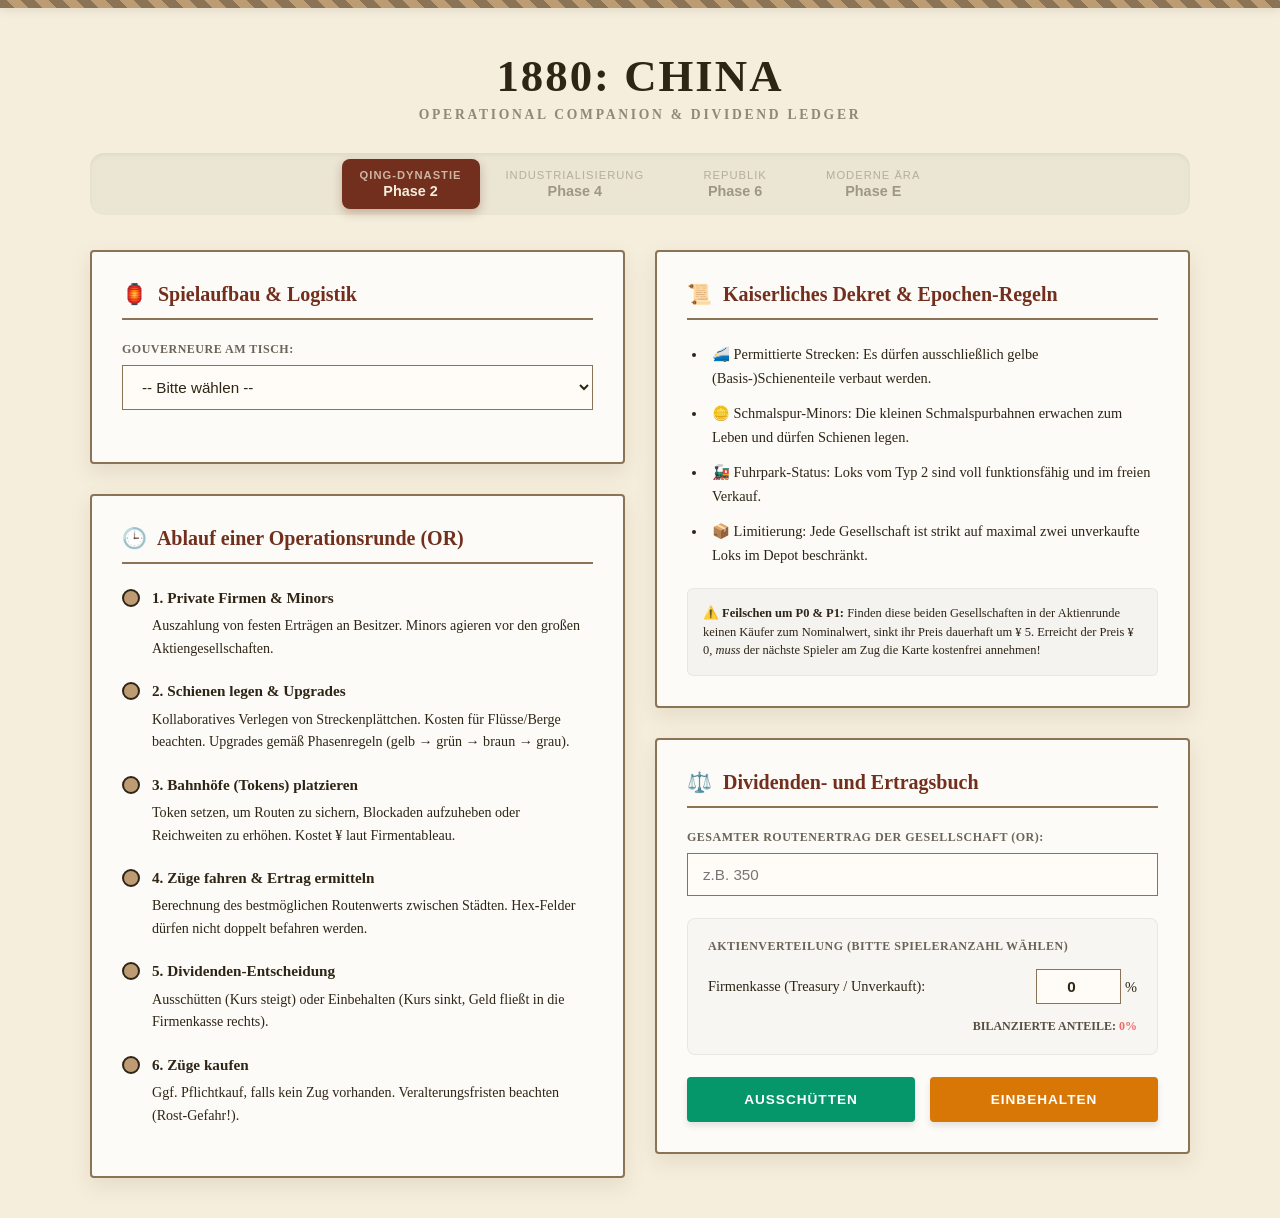
==== commit 7700dd3b: "Update index.html" ====
--- a/index.html
+++ b/index.html
@@ -93,7 +93,7 @@
 
         /* --- SMOOTH COLLAPSE ANIMATION --- */
         .collapsible { max-height: 0; overflow: hidden; transition: max-height 0.5s cubic-bezier(0.4, 0, 0.2, 1), opacity 0.4s ease; opacity: 0; }
-        .collapsible.show { max-height: 600px; opacity: 1; margin-top: 20px; }
+        .collapsible.show { max-height: 1000px; opacity: 1; margin-top: 20px; }
 
         .badge { padding: 15px; text-align: center; font-weight: 700; font-size: 1.15rem; border-radius: 6px; margin-bottom: 22px; letter-spacing: 0.5px; }
         .checklist { list-style: none; padding: 0; margin: 0; }
@@ -105,13 +105,25 @@
         .info-note { padding: 15px; font-size: 0.78rem; border-radius: 6px; margin-top: 20px; line-height: 1.5; background: rgba(0,0,0,0.03); border: 1px solid rgba(0,0,0,0.05); }
         body[data-theme="E"] .info-note { background: rgba(255,255,255,0.02); border: 1px solid rgba(255,255,255,0.05); }
 
-        /* Ledger */
+        /* Ledger & Dynamic Shares */
         .share-box { border-radius: 8px; padding: 20px; background: rgba(0,0,0,0.02); border: 1px solid rgba(0,0,0,0.06); margin-bottom: 22px; }
         body[data-theme="E"] .share-box { background: rgba(255,255,255,0.02); border: 1px solid rgba(255,255,255,0.04); }
         .share-box-title { display: block; font-size: 0.75rem; font-weight: 700; text-transform: uppercase; opacity: 0.7; margin-bottom: 15px; letter-spacing: 0.5px; }
         .share-row { display: flex; justify-content: space-between; align-items: center; margin-bottom: 12px; font-size: 0.9rem; }
         .share-row input { width: 85px; text-align: center; padding: 8px; font-weight: 700; }
         .counter-text { text-align: right; font-size: 0.75rem; font-weight: 700; text-transform: uppercase; margin-top: 15px; opacity: 0.8; }
+
+        /* Zugablauf Flow-Timeline */
+        .timeline { list-style: none; padding: 0; margin: 0; position: relative; }
+        .timeline li { position: relative; margin-bottom: 20px; padding-left: 30px; font-size: 0.88rem; line-height: 1.6; }
+        .timeline li::before { 
+            content: ''; position: absolute; left: 0; top: 3px; width: 14px; height: 14px; 
+            border-radius: 50%; background: #bd9b73; border: 2px solid currentColor; 
+        }
+        body[data-theme="4"] .timeline li::before { background: #059669; }
+        body[data-theme="6"] .timeline li::before { background: #0284c7; }
+        body[data-theme="E"] .timeline li::before { background: #3b82f6; }
+        .timeline-title { font-weight: 700; font-size: 0.95rem; display: block; margin-bottom: 4px; color: inherit; }
 
         /* Buttons */
         .btn-group { display: flex; gap: 15px; }
@@ -188,7 +200,7 @@
                             </li>
                             <li>
                                 <input type="checkbox"> 
-                                <div><strong>Aktien-Zertifikate (10%-Stapel):</strong> Sortiere die Anteile jeder Eisenbahngesellschaft exakt: Ganz unten fünf 10%-Karten, darüber die Gründungskarte (Par-Zertifikat), darauf drei weitere 10%-Karten und obenauf das 30%-Direktorenzertifikat.</div>
+                                <div><strong>Aktien-Zertifikates (10%-Stapel):</strong> Sortiere die Anteile jeder Eisenbahngesellschaft exakt: Ganz unten fünf 10%-Karten, darüber die Gründungskarte (Par-Zertifikat), darauf drei weitere 10%-Karten und obenauf das 30%-Direktorenzertifikat.</div>
                             </li>
                             <li>
                                 <input type="checkbox"> 
@@ -199,15 +211,45 @@
                 </section>
 
                 <section class="card">
+                    <h2><span class="icon">🕒</span> Ablauf einer Operationsrunde (OR)</h2>
+                    <ul class="timeline">
+                        <li>
+                            <span class="timeline-title">1. Private Firmen & Minors</span>
+                            Auszahlung von festen Erträgen an Besitzer. Minors agieren vor den großen Aktiengesellschaften.
+                        </li>
+                        <li>
+                            <span class="timeline-title">2. Schienen legen & Upgrades</span>
+                            Kollaboratives Verlegen von Streckenplättchen. Kosten für Flüsse/Berge beachten. Upgrades gemäß Phasenregeln (gelb → grün → braun → grau).
+                        </li>
+                        <li>
+                            <span class="timeline-title">3. Bahnhöfe (Tokens) platzieren</span>
+                            Token setzen, um Routen zu sichern, Blockaden aufzuheben oder Reichweiten zu erhöhen. Kostet ¥ laut Firmentableau.
+                        </li>
+                        <li>
+                            <span class="timeline-title">4. Züge fahren & Ertrag ermitteln</span>
+                            Berechnung des bestmöglichen Routenwerts zwischen Städten. Hex-Felder dürfen nicht doppelt befahren werden.
+                        </li>
+                        <li>
+                            <span class="timeline-title">5. Dividenden-Entscheidung</span>
+                            Ausschütten (Kurs steigt) oder Einbehalten (Kurs sinkt, Geld fließt in die Firmenkasse rechts).
+                        </li>
+                        <li>
+                            <span class="timeline-title">6. Züge kaufen</span>
+                            Ggf. Pflichtkauf, falls kein Zug vorhanden. Veralterungsfristen beachten (Rost-Gefahr!).
+                        </li>
+                    </ul>
+                </section>
+            </div>
+
+            <div class="column">
+                <section class="card">
                     <h2><span class="icon">📜</span> Kaiserliches Dekret & Epochen-Regeln</h2>
                     <ul class="rules-list" id="rules-output"></ul>
                     <div class="info-note">
                         <strong>⚠️ Feilschen um P0 & P1:</strong> Finden diese beiden Gesellschaften in der Aktienrunde keinen Käufer zum Nominalwert, sinkt ihr Preis dauerhaft um ¥ 5. Erreicht der Preis ¥ 0, <em>muss</em> der nächste Spieler am Zug die Karte kostenfrei annehmen!
                     </div>
                 </section>
-            </div>
-
-            <div class="column">
+
                 <section class="card">
                     <h2><span class="icon">⚖️</span> Dividenden- und Ertragsbuch</h2>
                     <div class="form-group">
@@ -216,19 +258,11 @@
                     </div>
 
                     <div class="share-box">
-                        <label class="share-box-title">Aktienverteilung am Markt (Exakt 100%)</label>
-                        <div class="share-row">
-                            <span>Direktor / Spieler 1:</span>
-                            <div><input type="number" id="share-p1" value="0" step="10"> %</div>
-                        </div>
-                        <div class="share-row">
-                            <span>Aktionär / Spieler 2:</span>
-                            <div><input type="number" id="share-p2" value="0" step="10"> %</div>
-                        </div>
-                        <div class="share-row">
-                            <span>Aktionär / Spieler 3:</span>
-                            <div><input type="number" id="share-p3" value="0" step="10"> %</div>
-                        </div>
+                        <label class="share-box-title" id="share-box-headline">Aktienverteilung am Markt (Exakt 100%)</label>
+                        
+                        <div id="dynamic-shareholders-container">
+                            </div>
+
                         <div class="share-row">
                             <span>Firmenkasse (Treasury / Unverkauft):</span>
                             <div><input type="number" id="share-treasury" value="0" step="10"> %</div>
@@ -257,7 +291,7 @@
     <script>
         const phaseData = {
             '2': {
-                music: 'https://www.soundhelix.com/examples/mp3/SoundHelix-Song-1.mp3', // HIER MP3-LINK REIN
+                music: 'https://www.soundhelix.com/examples/mp3/SoundHelix-Song-1.mp3',
                 rules: [
                     '🚄 Permittierte Strecken: Es dürfen ausschließlich gelbe (Basis-)Schienenteile verbaut werden.',
                     '🪙 Schmalspur-Minors: Die kleinen Schmalspurbahnen erwachen zum Leben und dürfen Schienen legen.',
@@ -266,7 +300,7 @@
                 ]
             },
             '4': {
-                music: 'https://www.soundhelix.com/examples/mp3/SoundHelix-Song-2.mp3', // HIER MP3-LINK REIN
+                music: 'https://www.soundhelix.com/examples/mp3/SoundHelix-Song-2.mp3',
                 rules: [
                     '🟢 Ausbauphase: Grüne Schienen-Upgrades sind ab sofort für alle Gesellschaften freigeschaltet.',
                     '🤝 Ausländische Investoren: Das Verhalten der Foreign Investors ändert sich drastisch gem. Regelbuch Kapitel 7.',
@@ -275,7 +309,7 @@
                 ]
             },
             '6': {
-                music: 'https://www.soundhelix.com/examples/mp3/SoundHelix-Song-4.mp3', // HIER MP3-LINK REIN
+                music: 'https://www.soundhelix.com/examples/mp3/SoundHelix-Song-4.mp3',
                 rules: [
                     '🟤 Fortgeschrittenes Netz: Komplexe braune Streckenteile dürfen ab sofort über bestehende Verbindungen gelegt werden.',
                     '🏛️ Staatsintervention: Die mächtigen Regierungszüge (G-Trains) betreten den Markt.',
@@ -284,7 +318,7 @@
                 ]
             },
             'E': {
-                music: 'https://www.soundhelix.com/examples/mp3/SoundHelix-Song-8.mp3', // HIER MP3-LINK REIN
+                music: 'https://www.soundhelix.com/examples/mp3/SoundHelix-Song-8.mp3',
                 rules: [
                     '🚄 Magnetschwebebahn (Maglev): Die finalen grauen Upgrades und die High-Tech-Sektoren sind offen.',
                     '⚠️ Sofortiger Rost: Züge vom Typ 4 rosten per sofort und werden ohne Übergangsfrist aus dem Spiel entfernt!',
@@ -298,14 +332,15 @@
                 document.getElementById('btn-' + p).addEventListener('click', () => changePhase(p));
             });
 
-            document.getElementById('players').addEventListener('change', runSetupCheck);
-            ['p1', 'p2', 'p3', 'treasury'].forEach(id => {
-                document.getElementById('share-' + id).addEventListener('input', countShares);
-            });
-
+            document.getElementById('players').addEventListener('select', () => {}); 
+            document.getElementById('players').addEventListener('change', handlePlayerChange);
+            
+            document.getElementById('share-treasury').addEventListener('input', countShares);
             document.getElementById('btn-action-pay').addEventListener('click', () => runPayout(true));
             document.getElementById('btn-action-withhold').addEventListener('click', () => runPayout(false));
 
+            // Initialisierung
+            handlePlayerChange();
             changePhase('2');
         });
 
@@ -332,8 +367,13 @@
             }
         }
 
-        function runSetupCheck() {
-            const players = parseInt(document.getElementById('players').value);
+        function handlePlayerChange() {
+            const players = parseInt(document.getElementById('players').value) || 0;
+            runSetupCheck(players);
+            rebuildShareholderInputs(players);
+        }
+
+        function runSetupCheck(players) {
             const box = document.getElementById('setup-collapse');
             
             if (players === 0) {
@@ -353,17 +393,55 @@
             box.classList.add('show');
         }
 
+        function rebuildShareholderInputs(players) {
+            const container = document.getElementById('dynamic-shareholders-container');
+            container.innerHTML = '';
+
+            if (players === 0) {
+                document.getElementById('share-box-headline').innerText = "Aktienverteilung (Bitte Spieleranzahl wählen)";
+                countShares();
+                return;
+            }
+
+            document.getElementById('share-box-headline').innerText = `Aktienverteilung am Markt (${players} Spieler)`;
+
+            // Generiere Felder für Spieler 1 (Direktor) bis Spieler X
+            for (let i = 1; i <= players; i++) {
+                const row = document.createElement('div');
+                row.className = 'share-row';
+                
+                const labelText = i === 1 ? `Direktor (Spieler 1):` : `Aktionär (Spieler ${i}):`;
+                
+                row.innerHTML = `
+                    <span>${labelText}</span>
+                    <div><input type="number" class="dynamic-share-input" data-player="${i}" value="${i === 1 ? '30' : '0'}" step="10" min="0" max="100"> %</div>
+                `;
+                container.appendChild(row);
+            }
+
+            // Event Listener an neue Inputs binden
+            document.querySelectorAll('.dynamic-share-input').forEach(input => {
+                input.addEventListener('input', countShares);
+            });
+
+            countShares();
+        }
+
         function countShares() {
-            const p1 = parseInt(document.getElementById('share-p1').value) || 0;
-            const p2 = parseInt(document.getElementById('share-p2').value) || 0;
-            const p3 = parseInt(document.getElementById('share-p3').value) || 0;
+            let total = 0;
+            
+            document.querySelectorAll('.dynamic-share-input').forEach(input => {
+                total += parseInt(input.value) || 0;
+            });
+
             const treasury = parseInt(document.getElementById('share-treasury').value) || 0;
-            
-            const total = p1 + p2 + p3 + treasury;
+            total += treasury;
+            
             const totalSpan = document.getElementById('share-total');
-            
-            totalSpan.innerText = total + '%';
-            totalSpan.style.color = (total === 100) ? '#059669' : '#ef4444';
+            if (totalSpan) {
+                totalSpan.innerText = total + '%';
+                totalSpan.style.color = (total === 100) ? '#059669' : '#ef4444';
+            }
             return total;
         }
 
@@ -371,8 +449,14 @@
             const revenue = parseInt(document.getElementById('revenue').value) || 0;
             const list = document.getElementById('payout-list');
             const box = document.getElementById('payout-collapse');
+            const players = parseInt(document.getElementById('players').value) || 0;
 
             list.innerHTML = '';
+
+            if (players === 0) {
+                alert("Bitte wähle zuerst die Anzahl der Gouverneure aus.");
+                return;
+            }
 
             if (revenue <= 0) {
                 alert("Bitte trage zuerst den erwirtschafteten Streckenertrag der aktuellen Betreiberrunde ein.");
@@ -393,15 +477,25 @@
                 return;
             }
 
-            const shareIds = { 'p1': 'Direktor (Spieler 1)', 'p2': 'Aktionär (Spieler 2)', 'p3': 'Aktionär (Spieler 3)', 'treasury': 'Firmenkasse (Treasury)' };
-            for (const [id, name] of Object.entries(shareIds)) {
-                const percent = parseInt(document.getElementById('share-' + id).value) || 0;
+            // Auszahlung für alle dynamischen Spieler berechnen
+            document.querySelectorAll('.dynamic-share-input').forEach(input => {
+                const pNum = input.getAttribute('data-player');
+                const percent = parseInt(input.value) || 0;
                 if (percent > 0) {
                     const cash = Math.round(revenue * (percent / 100));
-                    list.innerHTML += `<li><strong>${name}:</strong> Erhält eine Ausschüttung von <strong>¥ ${cash}</strong> (entspricht ${percent}% Anteil).</li>`;
+                    const label = pNum == 1 ? 'Direktor (Spieler 1)' : `Aktionär (Spieler ${pNum})`;
+                    list.innerHTML += `<li><strong>${label}:</strong> Erhält eine Ausschüttung von <strong>¥ ${cash}</strong> (entspricht ${percent}% Anteil).</li>`;
                 }
-            }
-            list.innerHTML += `<li><em>Kursmarker-Anpassung:</em> Da Dividenden gezahlt wurden, steigt der Aktienkurs um ein Feld nach rechts (bzw. nach oben).</li>`;
+            });
+
+            // Auszahlung für Treasury berechnen
+            const treasuryPercent = parseInt(document.getElementById('share-treasury').value) || 0;
+            if (treasuryPercent > 0) {
+                const treasuryCash = Math.round(revenue * (treasuryPercent / 100));
+                list.innerHTML += `<li><strong>Firmenkasse (Treasury):</strong> Erhält <strong>¥ ${treasuryCash}</strong> (${treasuryPercent}% Anteil verbleiben im Unternehmen).</li>`;
+            }
+
+            list.innerHTML += `<li><em>Kursmarker-Anpassung:</em> Da Dividenden gezahlt wurden, steigt der Aktienkurs um ein Feld nach rechts (bzw. um eine Zeile nach oben).</li>`;
             box.classList.add('show');
         }
     </script>
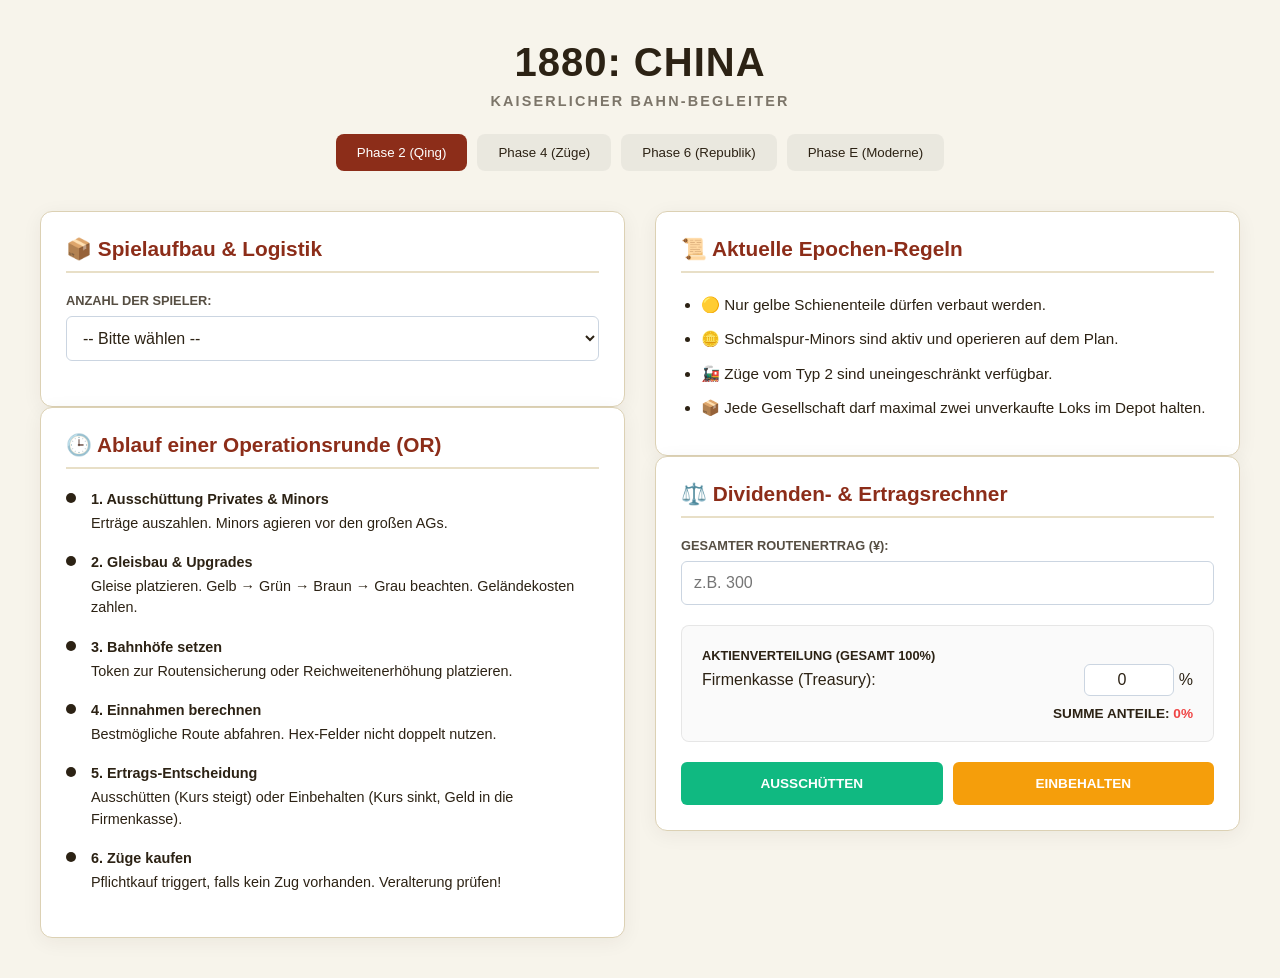
==== commit 010516ee: "Update index.html" ====
--- a/index.html
+++ b/index.html
@@ -6,177 +6,188 @@
     <title>1880: China – Kaiserlicher Bahn-Begleiter</title>
     
     <style>
-        /* --- EDLES THEMING & LAYOUT FÜR 1880: CHINA --- */
+        /* --- DESIGN-FUNDAMENT & ERGONOMIE --- */
         * { 
             box-sizing: border-box; 
-            transition: background-color 0.4s ease, color 0.3s ease, border-color 0.3s ease;
+            transition: background-color 0.3s ease, color 0.3s ease, border-color 0.3s ease;
         }
 
         body {
             margin: 0;
             padding: 40px 20px;
-            font-family: Georgia, serif;
+            font-family: -apple-system, BlinkMacSystemFont, "Segoe UI", Roboto, Helvetica, Arial, sans-serif;
             min-height: 100vh;
             display: flex;
             flex-direction: column;
             align-items: center;
         }
 
-        /* Kaiserliche Ornament-Leiste am oberen Bildschirmrand */
-        .top-ornament {
-            position: absolute;
-            top: 0;
-            left: 0;
-            right: 0;
-            height: 8px;
-            background: repeating-linear-gradient(45deg, #8b7355, #8b7355 10px, #bd9b73 10px, #bd9b73 20px);
-            box-shadow: 0 2px 10px rgba(0,0,0,0.1);
-            z-index: 1;
+        .wrapper { 
+            width: 100%; 
+            max-width: 1200px; 
+            z-index: 2; 
+        }
+
+        header { 
+            text-align: center; 
+            margin-bottom: 40px; 
+        }
+
+        h1 { 
+            margin: 0 0 8px 0; 
+            font-size: 2.5rem; 
+            font-weight: 800; 
+            letter-spacing: 1px; 
+            text-transform: uppercase; 
+        }
+
+        .subtitle { 
+            font-size: 0.9rem; 
+            text-transform: uppercase; 
+            letter-spacing: 0.15em; 
+            font-weight: 600; 
+            opacity: 0.6; 
         }
 
         /* --- EPOCHEN-STILE (THEMES) --- */
-        /* Ära 1: Kaiserliches China (Warmes, historisches Manuskript-Design) */
-        body[data-theme="2"] { background-color: #f5eedc; color: #2e2516; }
-        body[data-theme="2"] .card { background: #fdfbf7; border: 2px solid #8b7355; border-radius: 4px; box-shadow: 0 8px 20px rgba(139,115,85,0.15); }
-        body[data-theme="2"] .card h2 { color: #722f1d; border-bottom: 2px solid #8b7355; font-family: Georgia, serif; font-weight: bold; }
-        body[data-theme="2"] button.phase-btn[data-active="true"] { background: #722f1d; color: #f5eedc; box-shadow: 0 4px 10px rgba(114,47,29,0.3); }
-        body[data-theme="2"] .badge, body[data-theme="2"] .results-box { background: #eaddbd; border-left: 4px solid #722f1d; color: #4e1d11; }
-        body[data-theme="2"] select, body[data-theme="2"] input { border: 1px solid #8b7355; background: #fffcf7; color: #2e2516; }
-
-        /* Ära 2: Industrialisierung & Republik (Kühleres, strukturiertes Grau-Grün) */
-        body[data-theme="4"], body[data-theme="6"] { background-color: #e6ecf2; color: #1e293b; font-family: -apple-system, BlinkMacSystemFont, "Segoe UI", sans-serif; }
-        body[data-theme="4"] .card, body[data-theme="6"] .card { background: #ffffff; border: 1px solid #94a3b8; border-radius: 12px; box-shadow: 0 10px 25px rgba(0,0,0,0.05); }
-        body[data-theme="4"] .card h2, body[data-theme="6"] .card h2 { color: #0f172a; border-bottom: 1px solid #cbd5e1; font-weight: 700; font-family: -apple-system, sans-serif; }
-        body[data-theme="4"] button.phase-btn[data-active="true"] { background: #059669; color: #ffffff; border-radius: 8px; box-shadow: 0 4px 10px rgba(5,150,105,0.25); }
-        body[data-theme="6"] button.phase-btn[data-active="true"] { background: #0284c7; color: #ffffff; border-radius: 8px; box-shadow: 0 4px 10px rgba(2,132,199,0.25); }
-        body[data-theme="4"] .badge, body[data-theme="4"] .results-box, body[data-theme="6"] .badge, body[data-theme="6"] .results-box { background: #f1f5f9; border-left: 4px solid #64748b; color: #1e293b; }
-        body[data-theme="4"] select, body[data-theme="4"] input, body[data-theme="6"] select, body[data-theme="6"] input { border: 1px solid #cbd5e1; border-radius: 6px; background: #ffffff; color: #1e293b; }
-
-        /* Ära 3: Die Moderne (Edler Dark Mode) */
-        body[data-theme="E"] { background-color: #0b0f19; color: #e2e8f0; font-family: -apple-system, BlinkMacSystemFont, sans-serif; }
-        body[data-theme="E"] .top-ornament { background: #3b82f6; }
-        body[data-theme="E"] .card { background: #131c2e; border: 1px solid #1e293b; border-radius: 16px; box-shadow: 0 15px 30px rgba(0,0,0,0.3); }
-        body[data-theme="E"] .card h2 { color: #ffffff; border-bottom: 1px solid #1e293b; letter-spacing: 0.05em; font-weight: 700; font-family: -apple-system, sans-serif; }
-        body[data-theme="E"] button.phase-btn[data-active="true"] { background: #3b82f6; color: #ffffff; border-radius: 20px; box-shadow: 0 0 15px rgba(59,130,246,0.4); }
-        body[data-theme="E"] .badge, body[data-theme="E"] .results-box { background: #1e293b; border-left: 4px solid #3b82f6; color: #f8fafc; }
-        body[data-theme="E"] select, body[data-theme="E"] input { border: 1px solid #334155; background: #0b0f19; border-radius: 8px; color: #e2e8f0; }
-
-        /* --- STRUKTUR & LAYOUT --- */
-        .wrapper { width: 100%; max-width: 1100px; flex-grow: 1; z-index: 2; }
-        header { text-align: center; margin-bottom: 35px; }
-        h1 { margin: 10px 0 5px 0; font-size: 2.8rem; font-weight: 800; letter-spacing: 2px; text-transform: uppercase; }
-        .subtitle { font-size: 0.85rem; text-transform: uppercase; letter-spacing: 0.2em; font-weight: 600; opacity: 0.5; }
-
-        /* Phasen-Leiste */
-        .nav-container { display: flex; justify-content: center; background: rgba(0,0,0,0.04); padding: 6px; border-radius: 14px; margin-top: 30px; gap: 8px; box-shadow: inset 0 2px 4px rgba(0,0,0,0.05); }
-        body[data-theme="E"] .nav-container { background: rgba(255,255,255,0.03); }
-
-        .phase-btn { background: transparent; border: none; padding: 10px 18px; cursor: pointer; border-radius: 8px; color: inherit; opacity: 0.4; display: flex; flex-direction: column; align-items: center; min-width: 130px; }
+        /* Phase 2: Qing-Dynastie (Kaiserliches Gelb/Braun) */
+        body[data-theme="2"] { background-color: #f7f4eb; color: #2c2214; }
+        body[data-theme="2"] .card { background: #ffffff; border: 1px solid #dcd1b4; box-shadow: 0 4px 20px rgba(44,34,20,0.06); }
+        body[data-theme="2"] h2 { color: #8c2d19; border-bottom: 2px solid #e8dfc7; }
+        body[data-theme="2"] button.phase-btn[data-active="true"] { background: #8c2d19; color: #ffffff; }
+        body[data-theme="2"] .badge, body[data-theme="2"] .results-box { background: #f0e6cc; border-left: 4px solid #8c2d19; }
+
+        /* Phase 4 & 6: Industrialisierung & Republik (Kühles Eisenbahn-Grün/Blau) */
+        body[data-theme="4"] { background-color: #f0f4f8; color: #1e293b; }
+        body[data-theme="4"] .card { background: #ffffff; border: 1px solid #cbd5e1; box-shadow: 0 4px 20px rgba(0,0,0,0.05); }
+        body[data-theme="4"] h2 { color: #0f766e; border-bottom: 2px solid #e2e8f0; }
+        body[data-theme="4"] button.phase-btn[data-active="true"] { background: #0f766e; color: #ffffff; }
+        body[data-theme="4"] .badge, body[data-theme="4"] .results-box { background: #ccfbf1; border-left: 4px solid #0f766e; }
+
+        body[data-theme="6"] { background-color: #f1f5f9; color: #0f172a; }
+        body[data-theme="6"] .card { background: #ffffff; border: 1px solid #cbd5e1; box-shadow: 0 4px 20px rgba(0,0,0,0.05); }
+        body[data-theme="6"] h2 { color: #1d4ed8; border-bottom: 2px solid #e2e8f0; }
+        body[data-theme="6"] button.phase-btn[data-active="true"] { background: #1d4ed8; color: #ffffff; }
+        body[data-theme="6"] .badge, body[data-theme="6"] .results-box { background: #dbeafe; border-left: 4px solid #1d4ed8; }
+
+        /* Phase E: Moderne Ära (Cyberpunk / Dark Mode) */
+        body[data-theme="E"] { background-color: #0f172a; color: #f1f5f9; }
+        body[data-theme="E"] .card { background: #1e293b; border: 1px solid #334155; box-shadow: 0 4px 25px rgba(0,0,0,0.25); }
+        body[data-theme="E"] h2 { color: #38bdf8; border-bottom: 2px solid #334155; }
+        body[data-theme="E"] button.phase-btn[data-active="true"] { background: #38bdf8; color: #0f172a; font-weight: bold; }
+        body[data-theme="E"] .badge, body[data-theme="E"] .results-box { background: #334155; border-left: 4px solid #38bdf8; color: #fff; }
+        body[data-theme="E"] select, body[data-theme="E"] input { background: #0f172a; border-color: #475569; color: #fff; }
+
+        /* --- STEUERUNGS-ELEMENTE --- */
+        .nav-container { 
+            display: flex; 
+            justify-content: center; 
+            gap: 10px; 
+            margin: 25px 0; 
+            flex-wrap: wrap;
+        }
+
+        .phase-btn { 
+            background: rgba(0,0,0,0.05); 
+            border: 1px solid transparent; 
+            padding: 10px 20px; 
+            cursor: pointer; 
+            border-radius: 8px; 
+            color: inherit; 
+            font-weight: 500;
+        }
+        body[data-theme="E"] .phase-btn { background: rgba(255,255,255,0.05); }
         .phase-btn:hover { opacity: 0.8; }
-        .phase-btn[data-active="true"] { opacity: 1; font-weight: bold; }
-        .btn-era { font-size: 0.7rem; text-transform: uppercase; letter-spacing: 1px; margin-bottom: 2px; opacity: 0.7; }
-        .btn-ph { font-size: 0.9rem; font-weight: 700; }
-
-        .grid { display: grid; grid-template-columns: 1fr; gap: 30px; margin-top: 20px; }
-        @media (min-width: 850px) { .grid { grid-template-columns: 1fr 1fr; } }
-        .column { display: flex; flex-direction: column; gap: 30px; }
-
-        .card { padding: 30px; position: relative; }
-        .card h2 { margin-top: 0; font-size: 1.25rem; padding-bottom: 12px; margin-bottom: 22px; }
-        .icon { margin-right: 6px; }
+
+        /* Grid-System */
+        .grid { 
+            display: grid; 
+            grid-template-columns: 1fr; 
+            gap: 30px; 
+            margin-top: 20px; 
+        }
+        @media (min-width: 900px) { .grid { grid-template-columns: 1fr 1fr; } }
+
+        .card { 
+            padding: 25px; 
+            border-radius: 12px; 
+        }
+        
+        .card h2 { 
+            margin-top: 0; 
+            font-size: 1.3rem; 
+            padding-bottom: 10px; 
+            margin-bottom: 20px; 
+        }
 
         /* Formulare */
-        .form-group { margin-bottom: 22px; }
-        .form-group label { display: block; font-size: 0.75rem; text-transform: uppercase; font-weight: 700; margin-bottom: 8px; opacity: 0.7; letter-spacing: 0.5px; }
-        select, input { width: 100%; padding: 12px 15px; font-size: 0.95rem; font-weight: 500; outline: none; }
-        select option { color: #000000; background: #ffffff; }
-
-        /* --- SMOOTH COLLAPSE ANIMATION --- */
-        .collapsible { max-height: 0; overflow: hidden; transition: max-height 0.5s cubic-bezier(0.4, 0, 0.2, 1), opacity 0.4s ease; opacity: 0; }
-        .collapsible.show { max-height: 1000px; opacity: 1; margin-top: 20px; }
-
-        .badge { padding: 15px; text-align: center; font-weight: 700; font-size: 1.15rem; border-radius: 6px; margin-bottom: 22px; letter-spacing: 0.5px; }
+        .form-group { margin-bottom: 20px; }
+        .form-group label { display: block; font-size: 0.8rem; font-weight: 700; text-transform: uppercase; margin-bottom: 8px; opacity: 0.8; }
+        select, input { width: 100%; padding: 12px; font-size: 1rem; border: 1px solid #cbd5e1; border-radius: 6px; outline: none; background: #fff; color: inherit; }
+
+        /* Dynamisches Einklappen */
+        .collapsible { max-height: 0; overflow: hidden; opacity: 0; transition: max-height 0.4s ease, opacity 0.3s ease; }
+        .collapsible.show { max-height: 1200px; opacity: 1; margin-top: 20px; }
+
+        .badge { padding: 15px; font-weight: 700; border-radius: 6px; margin-bottom: 20px; text-align: center; }
+        
+        /* Checklisten & Listen */
         .checklist { list-style: none; padding: 0; margin: 0; }
-        .checklist li { display: flex; gap: 14px; margin-bottom: 14px; font-size: 0.88rem; line-height: 1.5; }
-        .checklist input[type="checkbox"] { width: 18px; height: 18px; margin-top: 2px; cursor: pointer; flex-shrink: 0; }
-
-        .rules-list { padding-left: 20px; margin: 0; font-size: 0.9rem; line-height: 1.7; }
-        .rules-list li { margin-bottom: 10px; padding-left: 5px; }
-        .info-note { padding: 15px; font-size: 0.78rem; border-radius: 6px; margin-top: 20px; line-height: 1.5; background: rgba(0,0,0,0.03); border: 1px solid rgba(0,0,0,0.05); }
-        body[data-theme="E"] .info-note { background: rgba(255,255,255,0.02); border: 1px solid rgba(255,255,255,0.05); }
-
-        /* Ledger & Dynamic Shares */
-        .share-box { border-radius: 8px; padding: 20px; background: rgba(0,0,0,0.02); border: 1px solid rgba(0,0,0,0.06); margin-bottom: 22px; }
-        body[data-theme="E"] .share-box { background: rgba(255,255,255,0.02); border: 1px solid rgba(255,255,255,0.04); }
-        .share-box-title { display: block; font-size: 0.75rem; font-weight: 700; text-transform: uppercase; opacity: 0.7; margin-bottom: 15px; letter-spacing: 0.5px; }
-        .share-row { display: flex; justify-content: space-between; align-items: center; margin-bottom: 12px; font-size: 0.9rem; }
-        .share-row input { width: 85px; text-align: center; padding: 8px; font-weight: 700; }
-        .counter-text { text-align: right; font-size: 0.75rem; font-weight: 700; text-transform: uppercase; margin-top: 15px; opacity: 0.8; }
-
-        /* Zugablauf Flow-Timeline */
-        .timeline { list-style: none; padding: 0; margin: 0; position: relative; }
-        .timeline li { position: relative; margin-bottom: 20px; padding-left: 30px; font-size: 0.88rem; line-height: 1.6; }
+        .checklist li { display: flex; gap: 12px; margin-bottom: 12px; font-size: 0.9rem; line-height: 1.4; }
+        .checklist input[type="checkbox"] { width: 18px; height: 18px; flex-shrink: 0; cursor: pointer; }
+
+        .rules-list { padding-left: 20px; margin: 0; font-size: 0.95rem; line-height: 1.6; }
+        .rules-list li { margin-bottom: 10px; }
+
+        /* Operationsrunden-Timeline */
+        .timeline { list-style: none; padding: 0; margin: 0; }
+        .timeline li { position: relative; margin-bottom: 18px; padding-left: 25px; font-size: 0.9rem; line-height: 1.5; }
         .timeline li::before { 
-            content: ''; position: absolute; left: 0; top: 3px; width: 14px; height: 14px; 
-            border-radius: 50%; background: #bd9b73; border: 2px solid currentColor; 
-        }
-        body[data-theme="4"] .timeline li::before { background: #059669; }
-        body[data-theme="6"] .timeline li::before { background: #0284c7; }
-        body[data-theme="E"] .timeline li::before { background: #3b82f6; }
-        .timeline-title { font-weight: 700; font-size: 0.95rem; display: block; margin-bottom: 4px; color: inherit; }
-
-        /* Buttons */
-        .btn-group { display: flex; gap: 15px; }
-        .btn { flex: 1; padding: 15px; border: none; font-weight: 700; color: white; cursor: pointer; text-transform: uppercase; font-size: 0.85rem; letter-spacing: 1px; border-radius: 4px; box-shadow: 0 4px 6px rgba(0,0,0,0.1); }
-        .btn:hover { filter: brightness(1.1); transform: translateY(-1px); }
-        .btn:active { transform: translateY(1px); }
-        .btn-pay { background: #059669; }
-        .btn-withhold { background: #d97706; }
-
-        .results-box { padding: 20px; border-radius: 6px; }
-        .results-box h4 { margin: 0 0 12px 0; text-transform: uppercase; font-size: 0.75rem; opacity: 0.8; }
-        .results-box ul { padding-left: 20px; margin: 0; font-size: 0.9rem; line-height: 1.6; }
-        .results-box li { margin-bottom: 8px; }
-
-        footer { text-align: center; font-size: 0.75rem; opacity: 0.3; margin-top: 60px; padding-top: 20px; border-top: 1px solid rgba(0,0,0,0.05); width: 100%; font-family: sans-serif; }
+            content: ''; position: absolute; left: 0; top: 4px; width: 10px; height: 10px; border-radius: 50%; background: currentColor; 
+        }
+        .timeline-title { font-weight: 700; display: block; margin-bottom: 2px; }
+
+        /* Aktienverteilung Box */
+        .share-box { border-radius: 8px; padding: 20px; background: rgba(0,0,0,0.02); border: 1px solid rgba(0,0,0,0.08); margin-bottom: 20px; }
+        body[data-theme="E"] .share-box { background: rgba(255,255,255,0.02); border-color: #334155; }
+        .share-row { display: flex; justify-content: space-between; align-items: center; margin-bottom: 10px; }
+        .share-row input { width: 90px; text-align: center; padding: 6px; }
+        .share-total-status { text-align: right; font-weight: bold; font-size: 0.85rem; text-transform: uppercase; margin-top: 10px; }
+
+        /* Buttons & Ergebnisse */
+        .btn-group { display: flex; gap: 10px; }
+        .btn { flex: 1; padding: 14px; border: none; font-weight: bold; color: #fff; cursor: pointer; border-radius: 6px; text-transform: uppercase; font-size: 0.85rem; }
+        .btn-pay { background: #10b981; }
+        .btn-withhold { background: #f59e0b; }
+        .btn:hover { filter: brightness(1.05); }
+
+        .results-box { padding: 20px; border-radius: 6px; margin-top: 15px; }
+        .results-box ul { padding-left: 20px; margin: 0; font-size: 0.95rem; line-height: 1.5; }
     </style>
 </head>
 <body data-theme="2">
 
-    <div class="top-ornament"></div>
-
     <div class="wrapper">
         <header>
             <h1>1880: China</h1>
-            <div class="subtitle">Operational Companion & Dividend Ledger</div>
+            <div class="subtitle">Kaiserlicher Bahn-Begleiter</div>
             
             <div class="nav-container">
-                <button class="phase-btn" id="btn-2" data-active="true">
-                    <span class="btn-era">Qing-Dynastie</span>
-                    <span class="btn-ph">Phase 2</span>
-                </button>
-                <button class="phase-btn" id="btn-4" data-active="false">
-                    <span class="btn-era">Industrialisierung</span>
-                    <span class="btn-ph">Phase 4</span>
-                </button>
-                <button class="phase-btn" id="btn-6" data-active="false">
-                    <span class="btn-era">Republik</span>
-                    <span class="btn-ph">Phase 6</span>
-                </button>
-                <button class="phase-btn" id="btn-E" data-active="false">
-                    <span class="btn-era">Moderne Ära</span>
-                    <span class="btn-ph">Phase E</span>
-                </button>
+                <button class="phase-btn" id="btn-2" data-active="true">Phase 2 (Qing)</button>
+                <button class="phase-btn" id="btn-4" data-active="false">Phase 4 (Züge)</button>
+                <button class="phase-btn" id="btn-6" data-active="false">Phase 6 (Republik)</button>
+                <button class="phase-btn" id="btn-E" data-active="false">Phase E (Moderne)</button>
             </div>
         </header>
 
         <main class="grid">
             
+            <!-- LINKE SPALTE: LOGISTIK & ZUGABLAUF -->
             <div class="column">
                 <section class="card">
-                    <h2><span class="icon">🏮</span> Spielaufbau & Logistik</h2>
+                    <h2>📦 Spielaufbau & Logistik</h2>
                     <div class="form-group">
-                        <label for="players">Gouverneure am Tisch:</label>
+                        <label for="players">Anzahl der Spieler:</label>
                         <select id="players">
                             <option value="0">-- Bitte wählen --</option>
                             <option value="3">3 Spieler</option>
@@ -190,313 +201,253 @@
                     <div id="setup-collapse" class="collapsible">
                         <div class="badge" id="cash-badge">Startkapital: ¥ 0</div>
                         <ul class="checklist">
-                            <li>
-                                <input type="checkbox"> 
-                                <div><strong>Kapitalverteilung:</strong> Händige das Startguthaben komplett in bar an die Spieler aus. Der Rest bildet die unerschöpfliche Bank.</div>
-                            </li>
-                            <li>
-                                <input type="checkbox"> 
-                                <div><strong>Privatgesellschaften (P0–P7):</strong> Sortiere die Karten numerisch. Lege sie offen aus. Sie bilden den kaiserlichen Markt.</div>
-                            </li>
-                            <li>
-                                <input type="checkbox"> 
-                                <div><strong>Aktien-Zertifikates (10%-Stapel):</strong> Sortiere die Anteile jeder Eisenbahngesellschaft exakt: Ganz unten fünf 10%-Karten, darüber die Gründungskarte (Par-Zertifikat), darauf drei weitere 10%-Karten und obenauf das 30%-Direktorenzertifikat.</div>
-                            </li>
-                            <li>
-                                <input type="checkbox"> 
-                                <div id="checklist-turn-cards">Zugreihenfolgekarten bereitstellen.</div>
-                            </li>
+                            <li><input type="checkbox"> <div>Kapital komplett bar an die Spieler ausgeben. Rest bildet die Bank.</div></li>
+                            <li><input type="checkbox"> <div>Privatgesellschaften (P0–P7) numerisch sortiert offen auslegen.</div></li>
+                            <li><input type="checkbox"> <div>Zertifikate-Stapel stapeln (Unten fünf 10%, dann Par-Karte, drei 10%, oben 30% Direktor).</div></li>
+                            <li><input type="checkbox"> <div id="turn-cards-text">Zugreihenfolgekarten bereitlegen.</div></li>
                         </ul>
                     </div>
                 </section>
 
                 <section class="card">
-                    <h2><span class="icon">🕒</span> Ablauf einer Operationsrunde (OR)</h2>
+                    <h2>🕒 Ablauf einer Operationsrunde (OR)</h2>
                     <ul class="timeline">
-                        <li>
-                            <span class="timeline-title">1. Private Firmen & Minors</span>
-                            Auszahlung von festen Erträgen an Besitzer. Minors agieren vor den großen Aktiengesellschaften.
-                        </li>
-                        <li>
-                            <span class="timeline-title">2. Schienen legen & Upgrades</span>
-                            Kollaboratives Verlegen von Streckenplättchen. Kosten für Flüsse/Berge beachten. Upgrades gemäß Phasenregeln (gelb → grün → braun → grau).
-                        </li>
-                        <li>
-                            <span class="timeline-title">3. Bahnhöfe (Tokens) platzieren</span>
-                            Token setzen, um Routen zu sichern, Blockaden aufzuheben oder Reichweiten zu erhöhen. Kostet ¥ laut Firmentableau.
-                        </li>
-                        <li>
-                            <span class="timeline-title">4. Züge fahren & Ertrag ermitteln</span>
-                            Berechnung des bestmöglichen Routenwerts zwischen Städten. Hex-Felder dürfen nicht doppelt befahren werden.
-                        </li>
-                        <li>
-                            <span class="timeline-title">5. Dividenden-Entscheidung</span>
-                            Ausschütten (Kurs steigt) oder Einbehalten (Kurs sinkt, Geld fließt in die Firmenkasse rechts).
-                        </li>
-                        <li>
-                            <span class="timeline-title">6. Züge kaufen</span>
-                            Ggf. Pflichtkauf, falls kein Zug vorhanden. Veralterungsfristen beachten (Rost-Gefahr!).
-                        </li>
+                        <li><span class="timeline-title">1. Ausschüttung Privates & Minors</span>Erträge auszahlen. Minors agieren vor den großen AGs.</li>
+                        <li><span class="timeline-title">2. Gleisbau & Upgrades</span>Gleise platzieren. Gelb → Grün → Braun → Grau beachten. Geländekosten zahlen.</li>
+                        <li><span class="timeline-title">3. Bahnhöfe setzen</span>Token zur Routensicherung oder Reichweitenerhöhung platzieren.</li>
+                        <li><span class="timeline-title">4. Einnahmen berechnen</span>Bestmögliche Route abfahren. Hex-Felder nicht doppelt nutzen.</li>
+                        <li><span class="timeline-title">5. Ertrags-Entscheidung</span>Ausschütten (Kurs steigt) oder Einbehalten (Kurs sinkt, Geld in die Firmenkasse).</li>
+                        <li><span class="timeline-title">6. Züge kaufen</span>Pflichtkauf triggert, falls kein Zug vorhanden. Veralterung prüfen!</li>
                     </ul>
                 </section>
             </div>
 
+            <!-- RECHTE SPALTE: REGELN & RECHNER -->
             <div class="column">
                 <section class="card">
-                    <h2><span class="icon">📜</span> Kaiserliches Dekret & Epochen-Regeln</h2>
+                    <h2>📜 Aktuelle Epochen-Regeln</h2>
                     <ul class="rules-list" id="rules-output"></ul>
-                    <div class="info-note">
-                        <strong>⚠️ Feilschen um P0 & P1:</strong> Finden diese beiden Gesellschaften in der Aktienrunde keinen Käufer zum Nominalwert, sinkt ihr Preis dauerhaft um ¥ 5. Erreicht der Preis ¥ 0, <em>muss</em> der nächste Spieler am Zug die Karte kostenfrei annehmen!
-                    </div>
                 </section>
 
                 <section class="card">
-                    <h2><span class="icon">⚖️</span> Dividenden- und Ertragsbuch</h2>
+                    <h2>⚖️ Dividenden- & Ertragsrechner</h2>
                     <div class="form-group">
-                        <label>Gesamter Routenertrag der Gesellschaft (OR):</label>
-                        <input type="number" id="revenue" placeholder="z.B. 350" step="10">
+                        <label for="revenue">Gesamter Routenertrag (¥):</label>
+                        <input type="number" id="revenue" placeholder="z.B. 300" step="10">
                     </div>
 
                     <div class="share-box">
-                        <label class="share-box-title" id="share-box-headline">Aktienverteilung am Markt (Exakt 100%)</label>
+                        <label class="form-group"><span style="font-size: 0.8rem; font-weight:700; text-transform:uppercase;">Aktienverteilung (Gesamt 100%)</span></label>
                         
-                        <div id="dynamic-shareholders-container">
-                            </div>
+                        <!-- Hier landen die dynamisch generierten Spieler-Felder -->
+                        <div id="dynamic-investors"></div>
 
                         <div class="share-row">
-                            <span>Firmenkasse (Treasury / Unverkauft):</span>
-                            <div><input type="number" id="share-treasury" value="0" step="10"> %</div>
+                            <span>Firmenkasse (Treasury):</span>
+                            <div><input type="number" id="share-treasury" value="0" step="10" min="0" max="100"> %</div>
                         </div>
-                        <div class="counter-text">Bilanzierte Anteile: <span id="share-total">0%</span></div>
+                        <div class="share-total-status">Summe Anteile: <span id="share-total-display">0%</span></div>
                     </div>
 
                     <div class="btn-group">
-                        <button class="btn btn-pay" id="btn-action-pay">Ausschütten</button>
-                        <button class="btn btn-withhold" id="btn-action-withhold">Einbehalten</button>
-                    </div>
-
-                    <div id="payout-collapse" class="collapsible">
+                        <button class="btn btn-pay" id="btn-pay">Ausschütten</button>
+                        <button class="btn btn-withhold" id="btn-withhold">Einbehalten</button>
+                    </div>
+
+                    <div id="result-collapse" class="collapsible">
                         <div class="results-box">
-                            <h4>Finanzprotokoll der Abrechnung:</h4>
-                            <ul id="payout-list"></ul>
+                            <h3 style="margin-top:0; font-size:1rem; text-transform:uppercase;">Auszahlungsprotokoll:</h3>
+                            <ul id="payout-results"></ul>
                         </div>
                     </div>
                 </section>
             </div>
+
         </main>
     </div>
 
-    <audio id="bg-audio" loop></audio>
-
     <script>
-        const phaseData = {
-            '2': {
-                music: 'https://www.soundhelix.com/examples/mp3/SoundHelix-Song-1.mp3',
-                rules: [
-                    '🚄 Permittierte Strecken: Es dürfen ausschließlich gelbe (Basis-)Schienenteile verbaut werden.',
-                    '🪙 Schmalspur-Minors: Die kleinen Schmalspurbahnen erwachen zum Leben und dürfen Schienen legen.',
-                    '🚂 Fuhrpark-Status: Loks vom Typ 2 sind voll funktionsfähig und im freien Verkauf.',
-                    '📦 Limitierung: Jede Gesellschaft ist strikt auf maximal zwei unverkaufte Loks im Depot beschränkt.'
-                ]
-            },
-            '4': {
-                music: 'https://www.soundhelix.com/examples/mp3/SoundHelix-Song-2.mp3',
-                rules: [
-                    '🟢 Ausbauphase: Grüne Schienen-Upgrades sind ab sofort für alle Gesellschaften freigeschaltet.',
-                    '🤝 Ausländische Investoren: Das Verhalten der Foreign Investors ändert sich drastisch gem. Regelbuch Kapitel 7.',
-                    '⚠️ Technischer Wandel: Züge vom Typ 2 werden am Ende der kommenden Operationsrunde unbarmherzig obsolet (sie rosten). Planen Sie das Firmenbudget vorsichtig!',
-                    '🏢 Zertifikatslimit: Das allgemeine Handkartenlimit für Aktienzertifikate verschiebt sich.'
-                ]
-            },
-            '6': {
-                music: 'https://www.soundhelix.com/examples/mp3/SoundHelix-Song-4.mp3',
-                rules: [
-                    '🟤 Fortgeschrittenes Netz: Komplexe braune Streckenteile dürfen ab sofort über bestehende Verbindungen gelegt werden.',
-                    '🏛️ Staatsintervention: Die mächtigen Regierungszüge (G-Trains) betreten den Markt.',
-                    '⚠️ Flottensterben: Züge vom Typ 3 werden am Ende der nächsten Operationsrunde obsolet.',
-                    '📈 Aktienmarkt: Einbehaltene Erträge können nun heftigere Kursstürze auslösen.'
-                ]
-            },
-            'E': {
-                music: 'https://www.soundhelix.com/examples/mp3/SoundHelix-Song-8.mp3',
-                rules: [
-                    '🚄 Magnetschwebebahn (Maglev): Die finalen grauen Upgrades und die High-Tech-Sektoren sind offen.',
-                    '⚠️ Sofortiger Rost: Züge vom Typ 4 rosten per sofort und werden ohne Übergangsfrist aus dem Spiel entfernt!',
-                    '🛑 Spielende-Trigger: Der Countdown für das finale Abrechnungs-Szenario der Moderne beginnt.'
-                ]
-            }
+        // Regelwerk-Datenbank je nach Phase
+        const phaseRules = {
+            '2': [
+                '🟡 Nur gelbe Schienenteile dürfen verbaut werden.',
+                '🪙 Schmalspur-Minors sind aktiv und operieren auf dem Plan.',
+                '🚂 Züge vom Typ 2 sind uneingeschränkt verfügbar.',
+                '📦 Jede Gesellschaft darf maximal zwei unverkaufte Loks im Depot halten.'
+            ],
+            '4': [
+                '🟢 Grüne Schienen-Upgrades sind ab jetzt zugelassen.',
+                '🤝 Ausländische Investoren ändern ihr Kaufverhalten am Aktienmarkt.',
+                '⚠️ Züge vom Typ 2 rosten am Ende dieser Operationsrunde komplett!',
+                '🏢 Das Handkartenlimit für Zertifikate ändert sich.'
+            ],
+            '6': [
+                '🟤 Braune Schienen-Upgrades dürfen verwendet werden.',
+                '🏛️ Regierungszüge (G-Trains) kommen ins Spiel.',
+                '⚠️ Züge vom Typ 3 rosten am Ende dieser Operationsrunde.',
+                '📉 Einbehaltene Erträge verursachen stärkere Kursstürze.'
+            ],
+            'E': [
+                '⚪ Graue Upgrades und Magnetschwebebahnen (Maglev) sind freigeschaltet.',
+                '⚠️ Züge vom Typ 4 rosten per sofort ab Kauf der ersten E-Lok!',
+                '🛑 Das finale Ende des Spiels wird eingeläutet.'
+            ]
         };
 
+        // Startkapital-Tabelle nach offiziellen Regeln
+        const startingCash = { '3': 600, '4': 480, '5': 400, '6': 340, '7': 300 };
+
         document.addEventListener('DOMContentLoaded', () => {
-            ['2', '4', '6', 'E'].forEach(p => {
-                document.getElementById('btn-' + p).addEventListener('click', () => changePhase(p));
+            // Phasen-Wechsel Event-Listener
+            ['2', '4', '6', 'E'].forEach(phase => {
+                document.getElementById('btn-' + phase).addEventListener('click', () => setPhase(phase));
             });
 
-            document.getElementById('players').addEventListener('select', () => {}); 
-            document.getElementById('players').addEventListener('change', handlePlayerChange);
-            
-            document.getElementById('share-treasury').addEventListener('input', countShares);
-            document.getElementById('btn-action-pay').addEventListener('click', () => runPayout(true));
-            document.getElementById('btn-action-withhold').addEventListener('click', () => runPayout(false));
-
-            // Initialisierung
-            handlePlayerChange();
-            changePhase('2');
+            // Logistik-Steuerung
+            document.getElementById('players').addEventListener('change', updatePlayerSetup);
+            document.getElementById('share-treasury').addEventListener('input', calculateTotalShares);
+
+            // Rechner-Aktionen
+            document.getElementById('btn-pay').addEventListener('click', () => calculateDividends(true));
+            document.getElementById('btn-withhold').addEventListener('click', () => calculateDividends(false));
+
+            // Initial-Setup ausführen
+            setPhase('2');
+            updatePlayerSetup();
         });
 
-        function changePhase(phaseKey) {
-            document.body.setAttribute('data-theme', phaseKey);
-            document.querySelectorAll('.phase-btn').forEach(btn => btn.setAttribute('data-active', 'false'));
-            document.getElementById('btn-' + phaseKey).setAttribute('data-active', 'true');
-            
-            const rulesOutput = document.getElementById('rules-output');
-            rulesOutput.innerHTML = '';
-            phaseData[phaseKey].rules.forEach(rule => {
+        function setPhase(phase) {
+            document.body.setAttribute('data-theme', phase);
+            document.querySelectorAll('.phase-btn').forEach(b => b.setAttribute('data-active', 'false'));
+            document.getElementById('btn-' + phase).setAttribute('data-active', 'true');
+
+            // Regeln rendern
+            const container = document.getElementById('rules-output');
+            container.innerHTML = '';
+            phaseRules[phase].forEach(rule => {
                 const li = document.createElement('li');
-                li.innerHTML = rule;
-                rulesOutput.appendChild(li);
+                li.innerText = rule;
+                container.appendChild(li);
             });
-
-            const audio = document.getElementById('bg-audio');
-            if (audio && phaseData[phaseKey].music) {
-                audio.src = phaseData[phaseKey].music;
-                audio.volume = 0.2; 
-                audio.play().catch(() => {
-                    console.log("Audio-Wiedergabe wartet auf Klick.");
-                });
-            }
-        }
-
-        function handlePlayerChange() {
-            const players = parseInt(document.getElementById('players').value) || 0;
-            runSetupCheck(players);
-            rebuildShareholderInputs(players);
-        }
-
-        function runSetupCheck(players) {
-            const box = document.getElementById('setup-collapse');
-            
-            if (players === 0) {
-                box.classList.remove('show');
+        }
+
+        function updatePlayerSetup() {
+            const pCount = parseInt(document.getElementById('players').value) || 0;
+            const setupBox = document.getElementById('setup-collapse');
+            const investorContainer = document.getElementById('dynamic-investors');
+
+            investorContainer.innerHTML = '';
+
+            if (pCount === 0) {
+                setupBox.classList.remove('show');
+                calculateTotalShares();
                 return;
             }
 
-            let cash = 0;
-            if (players === 3) cash = 600;
-            if (players === 4) cash = 480;
-            if (players === 5) cash = 400;
-            if (players === 6) cash = 340;
-            if (players === 7) cash = 300;
-
-            document.getElementById('cash-badge').innerText = `Kaiserliches Startkapital: ¥ ${cash} pro Gouverneur`;
-            document.getElementById('checklist-turn-cards').innerHTML = `Abzählen der <strong>Zugreihenfolgekarten (0 bis ${players - 1})</strong>. Der Spieler mit Karte 0 erhält sofort die historische, hölzerne Startspieler-Lokomotive!`;
-            box.classList.add('show');
-        }
-
-        function rebuildShareholderInputs(players) {
-            const container = document.getElementById('dynamic-shareholders-container');
-            container.innerHTML = '';
-
-            if (players === 0) {
-                document.getElementById('share-box-headline').innerText = "Aktienverteilung (Bitte Spieleranzahl wählen)";
-                countShares();
-                return;
-            }
-
-            document.getElementById('share-box-headline').innerText = `Aktienverteilung am Markt (${players} Spieler)`;
-
-            // Generiere Felder für Spieler 1 (Direktor) bis Spieler X
-            for (let i = 1; i <= players; i++) {
+            // 1. Setup-Card aktualisieren
+            document.getElementById('cash-badge').innerText = `Startkapital: ¥ ${startingCash[pCount]} pro Gouverneur`;
+            document.getElementById('turn-cards-text').innerHTML = `Zugreihenfolgekarten <strong>(0 bis ${pCount - 1})</strong> bereithalten. Karte 0 erhält die Startspieler-Lok.`;
+            setupBox.classList.add('show');
+
+            // 2. Aktieneingaben dynamisch generieren
+            for (let i = 1; i <= pCount; i++) {
                 const row = document.createElement('div');
                 row.className = 'share-row';
                 
-                const labelText = i === 1 ? `Direktor (Spieler 1):` : `Aktionär (Spieler ${i}):`;
-                
+                // Spieler 1 fängt standardmäßig als Direktor mit 30% an
+                const defaultVal = (i === 1) ? 30 : 0;
+                const label = (i === 1) ? 'Direktor (Spieler 1):' : `Spieler ${i}:`;
+
                 row.innerHTML = `
-                    <span>${labelText}</span>
-                    <div><input type="number" class="dynamic-share-input" data-player="${i}" value="${i === 1 ? '30' : '0'}" step="10" min="0" max="100"> %</div>
+                    <span>${label}</span>
+                    <div><input type="number" class="player-share-input" data-pid="${i}" value="${defaultVal}" step="10" min="0" max="100"> %</div>
                 `;
-                container.appendChild(row);
-            }
-
-            // Event Listener an neue Inputs binden
-            document.querySelectorAll('.dynamic-share-input').forEach(input => {
-                input.addEventListener('input', countShares);
+                investorContainer.appendChild(row);
+            }
+
+            // Neue Event-Listener auf die dynamischen Felder binden
+            document.querySelectorAll('.player-share-input').forEach(input => {
+                input.addEventListener('input', calculateTotalShares);
             });
 
-            countShares();
-        }
-
-        function countShares() {
+            calculateTotalShares();
+        }
+
+        function calculateTotalShares() {
             let total = 0;
-            
-            document.querySelectorAll('.dynamic-share-input').forEach(input => {
+
+            document.querySelectorAll('.player-share-input').forEach(input => {
                 total += parseInt(input.value) || 0;
             });
 
-            const treasury = parseInt(document.getElementById('share-treasury').value) || 0;
-            total += treasury;
-            
-            const totalSpan = document.getElementById('share-total');
-            if (totalSpan) {
-                totalSpan.innerText = total + '%';
-                totalSpan.style.color = (total === 100) ? '#059669' : '#ef4444';
+            total += parseInt(document.getElementById('share-treasury').value) || 0;
+
+            const display = document.getElementById('share-total-display');
+            if (display) {
+                display.innerText = total + '%';
+                display.style.color = (total === 100) ? '#10b981' : '#ef4444';
             }
             return total;
         }
 
-        function runPayout(isPayout) {
+        function calculateDividends(isPayingOut) {
             const revenue = parseInt(document.getElementById('revenue').value) || 0;
-            const list = document.getElementById('payout-list');
-            const box = document.getElementById('payout-collapse');
-            const players = parseInt(document.getElementById('players').value) || 0;
-
-            list.innerHTML = '';
-
-            if (players === 0) {
-                alert("Bitte wähle zuerst die Anzahl der Gouverneure aus.");
+            const pCount = parseInt(document.getElementById('players').value) || 0;
+            const resultsBox = document.getElementById('result-collapse');
+            const resultsList = document.getElementById('payout-results');
+
+            resultsList.innerHTML = '';
+
+            if (pCount === 0) {
+                alert("Bitte wähle zuerst die Anzahl der Spieler im Setup aus.");
                 return;
             }
 
-            if (revenue <= 0) {
-                alert("Bitte trage zuerst den erwirtschafteten Streckenertrag der aktuellen Betreiberrunde ein.");
-                box.classList.remove('show');
+            if (revenue <= 0 || revenue % 10 !== 0) {
+                alert("Bitte gib einen gültigen Routenertrag ein (muss durch 10 teilbar sein).");
+                resultsBox.classList.remove('show');
                 return;
             }
 
-            if (!isPayout) {
-                list.innerHTML += `<li><strong>Präsidiumsentscheid:</strong> Die Dividende wird komplett einbehalten. +¥ ${revenue} wandern direkt in die Firmenkasse der Eisenbahn.</li>`;
-                list.innerHTML += `<li><em>Kursmarker-Anpassung:</em> Der Aktienkurs sinkt oder wandert um ein Feld nach links (bzw. nach unten).</li>`;
-                box.classList.add('show');
+            // Fall: Einbehalten (Withhold)
+            if (!isPayingOut) {
+                resultsList.innerHTML = `
+                    <li><strong>Entscheidung:</strong> Ertrag einbehalten.</li>
+                    <li><strong>Firmenkasse:</strong> +¥ ${revenue} wird direkt auf das Firmentableau gebucht.</li>
+                    <li><strong>Aktienkurs:</strong> Der Kursmarker sinkt um ein Feld nach links/unten.</li>
+                `;
+                resultsBox.classList.add('show');
                 return;
             }
 
-            if (countShares() !== 100) {
-                alert("Achtung: Die Summe aller verbuchten Aktienanteile am Tisch muss mathematisch exakt 100% ergeben!");
-                box.classList.remove('show');
+            // Fall: Ausschütten (Pay) -> Validierung der 100%
+            if (calculateTotalShares() !== 100) {
+                alert("Die Summe aller vergebenen Aktienanteile muss exakt 100% ergeben!");
+                resultsBox.classList.remove('show');
                 return;
             }
 
-            // Auszahlung für alle dynamischen Spieler berechnen
-            document.querySelectorAll('.dynamic-share-input').forEach(input => {
-                const pNum = input.getAttribute('data-player');
+            // Gewinne für alle Spieler berechnen
+            document.querySelectorAll('.player-share-input').forEach(input => {
+                const pid = input.getAttribute('data-pid');
                 const percent = parseInt(input.value) || 0;
+                
                 if (percent > 0) {
-                    const cash = Math.round(revenue * (percent / 100));
-                    const label = pNum == 1 ? 'Direktor (Spieler 1)' : `Aktionär (Spieler ${pNum})`;
-                    list.innerHTML += `<li><strong>${label}:</strong> Erhält eine Ausschüttung von <strong>¥ ${cash}</strong> (entspricht ${percent}% Anteil).</li>`;
+                    const payout = (revenue / 10) * (percent / 10);
+                    const name = (pid === '1') ? 'Direktor (Spieler 1)' : `Spieler ${pid}`;
+                    resultsList.innerHTML += `<li><strong>${name}:</strong> Erhält <strong>¥ ${payout}</strong> (${percent}% Anteil).</li>`;
                 }
             });
 
-            // Auszahlung für Treasury berechnen
+            // Gewinne für die Treasury berechnen
             const treasuryPercent = parseInt(document.getElementById('share-treasury').value) || 0;
             if (treasuryPercent > 0) {
-                const treasuryCash = Math.round(revenue * (treasuryPercent / 100));
-                list.innerHTML += `<li><strong>Firmenkasse (Treasury):</strong> Erhält <strong>¥ ${treasuryCash}</strong> (${treasuryPercent}% Anteil verbleiben im Unternehmen).</li>`;
-            }
-
-            list.innerHTML += `<li><em>Kursmarker-Anpassung:</em> Da Dividenden gezahlt wurden, steigt der Aktienkurs um ein Feld nach rechts (bzw. um eine Zeile nach oben).</li>`;
-            box.classList.add('show');
+                const treasuryPayout = (revenue / 10) * (treasuryPercent / 10);
+                resultsList.innerHTML += `<li><strong>Firmenkasse (Treasury):</strong> Erhält <strong>¥ ${treasuryPayout}</strong> (${treasuryPercent}% im Besitz der AG).</li>`;
+            }
+
+            resultsList.innerHTML += `<li><strong>Aktienkurs:</strong> Da ausgeschüttet wurde, steigt der Kursmarker um ein Feld nach rechts/oben.</li>`;
+            resultsBox.classList.add('show');
         }
     </script>
 </body>
